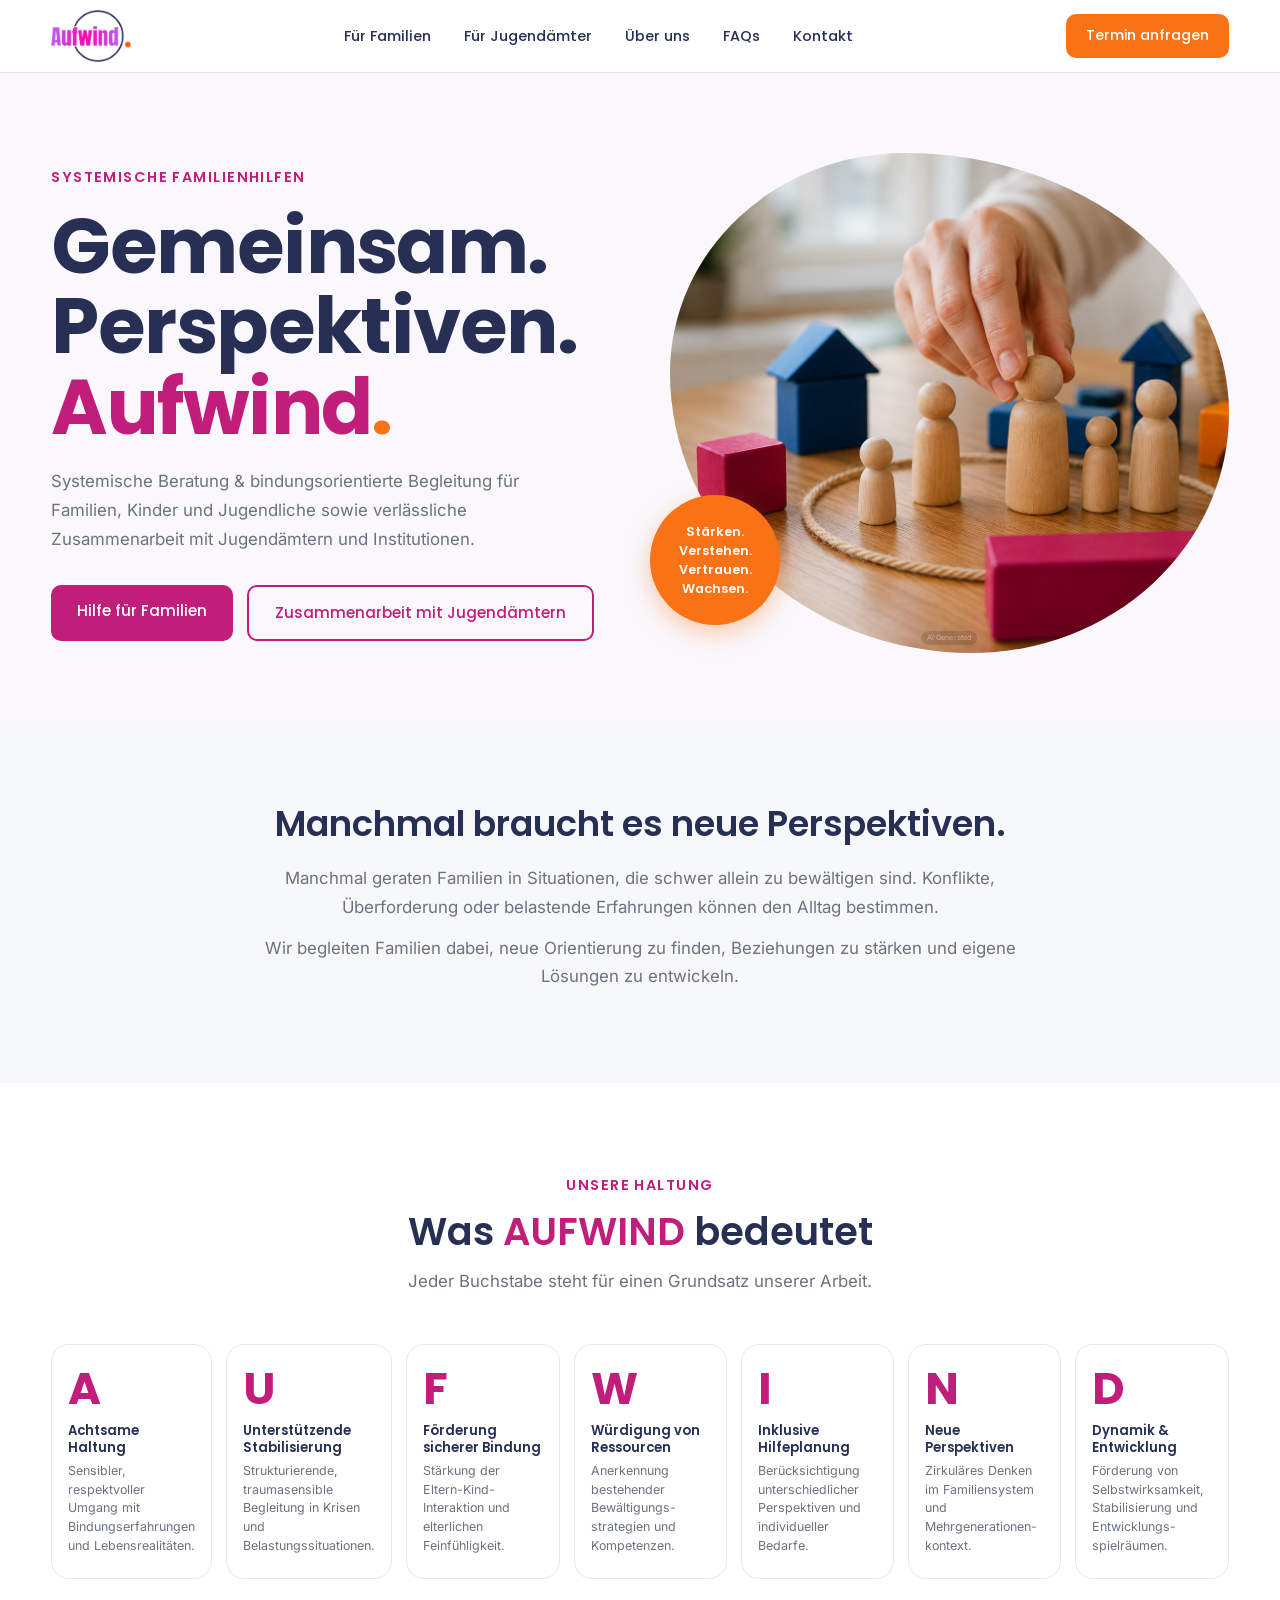
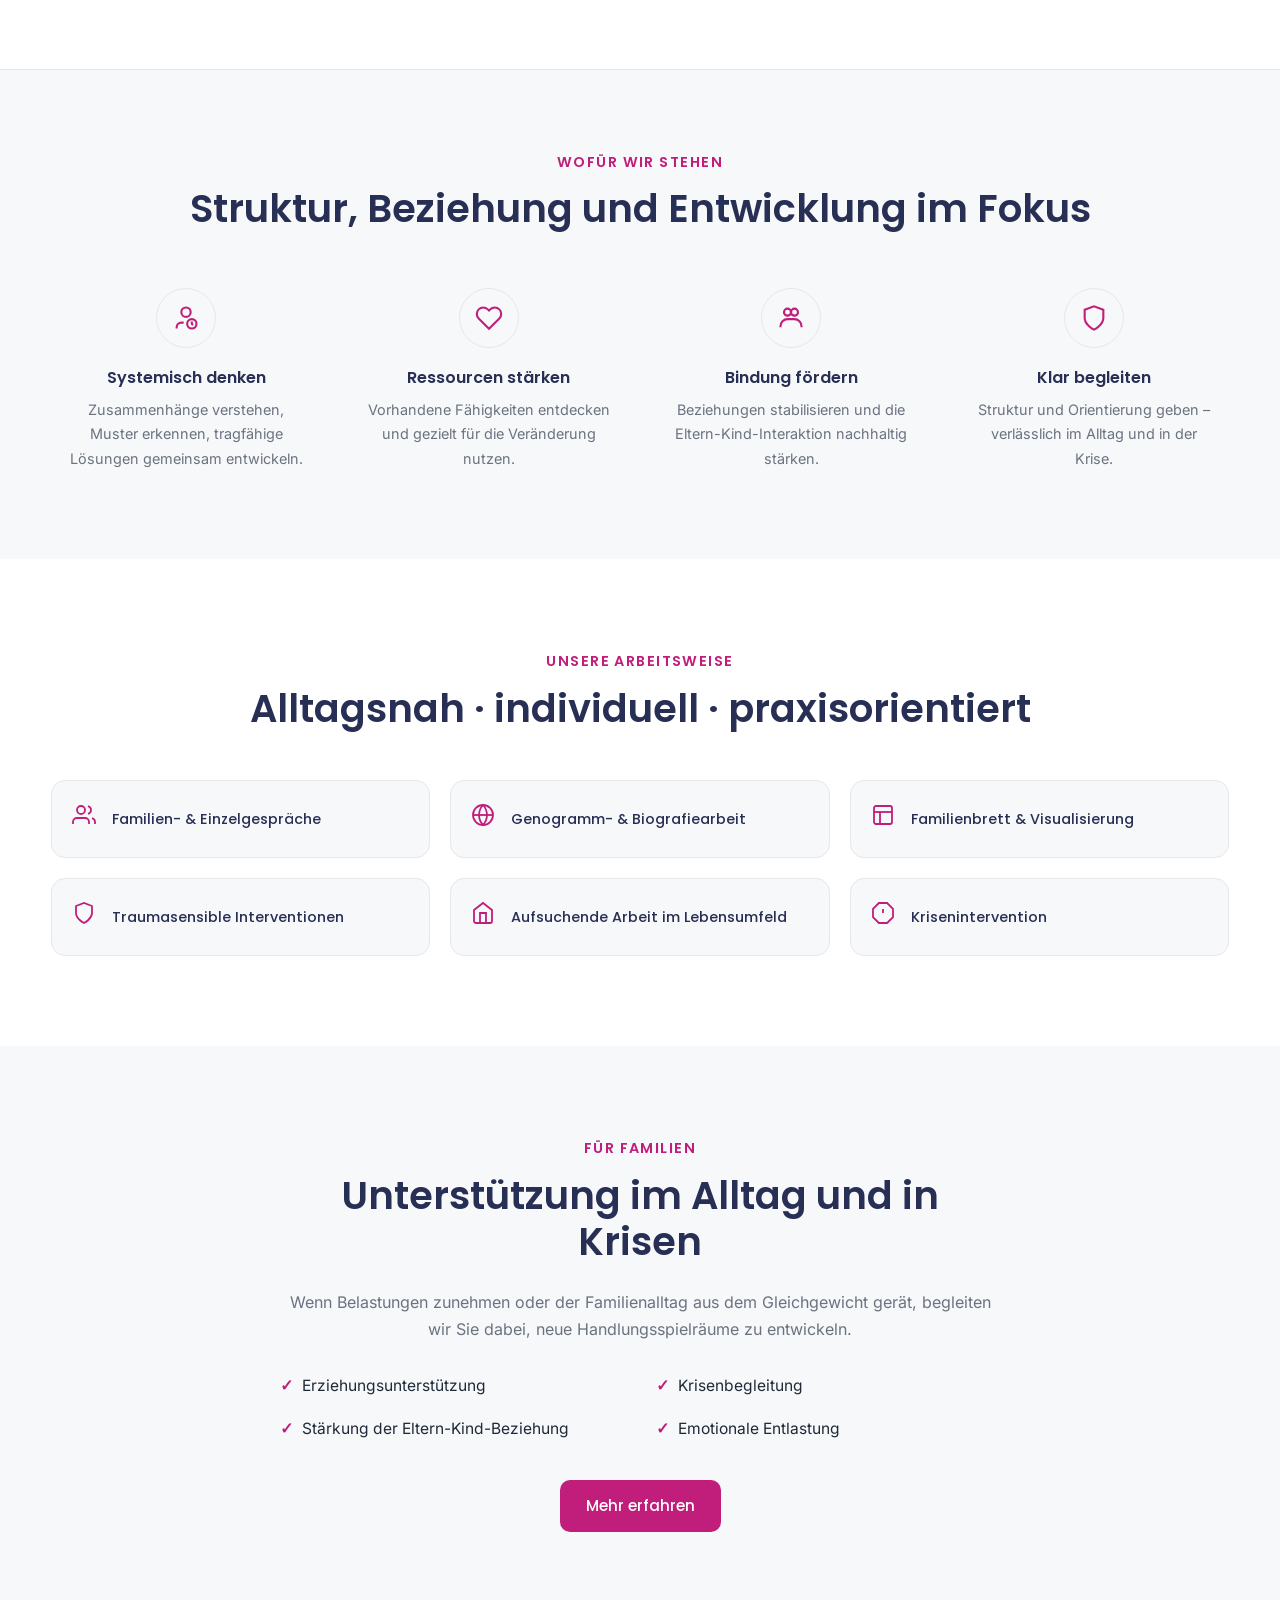
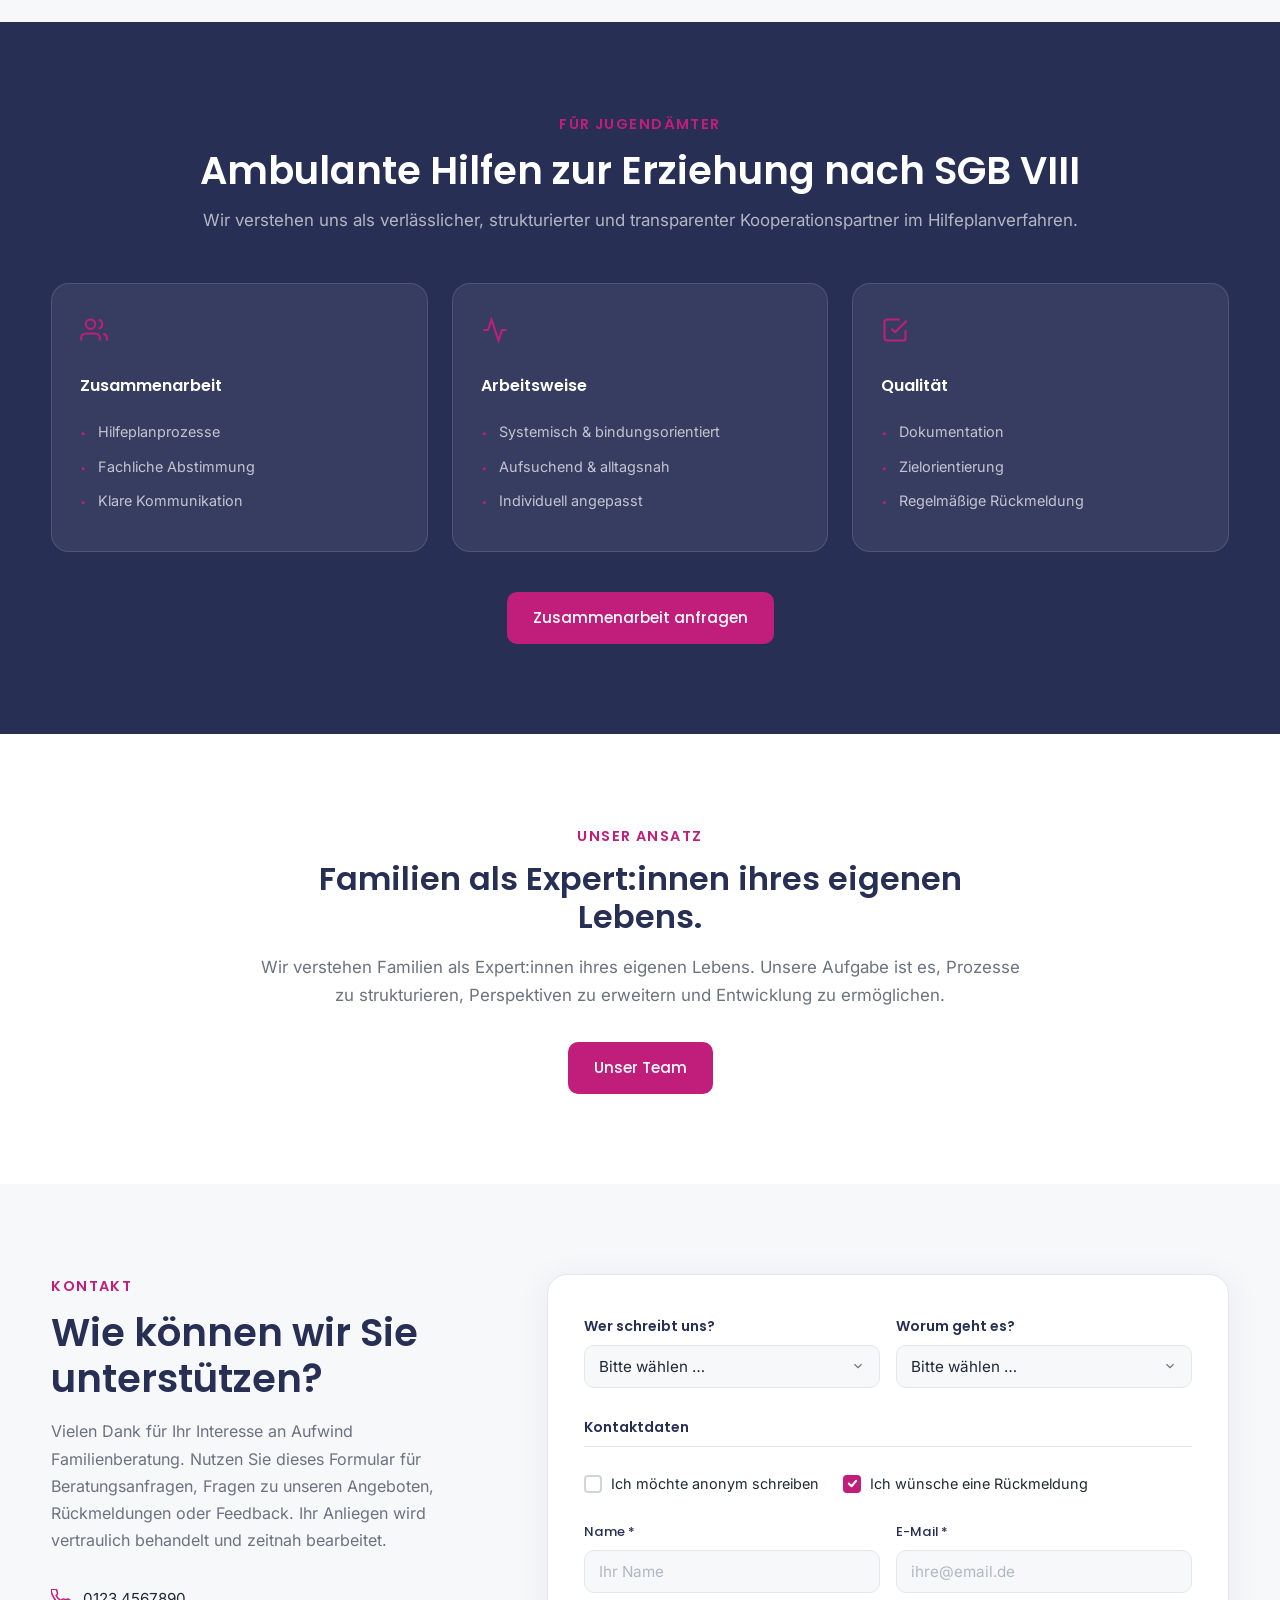
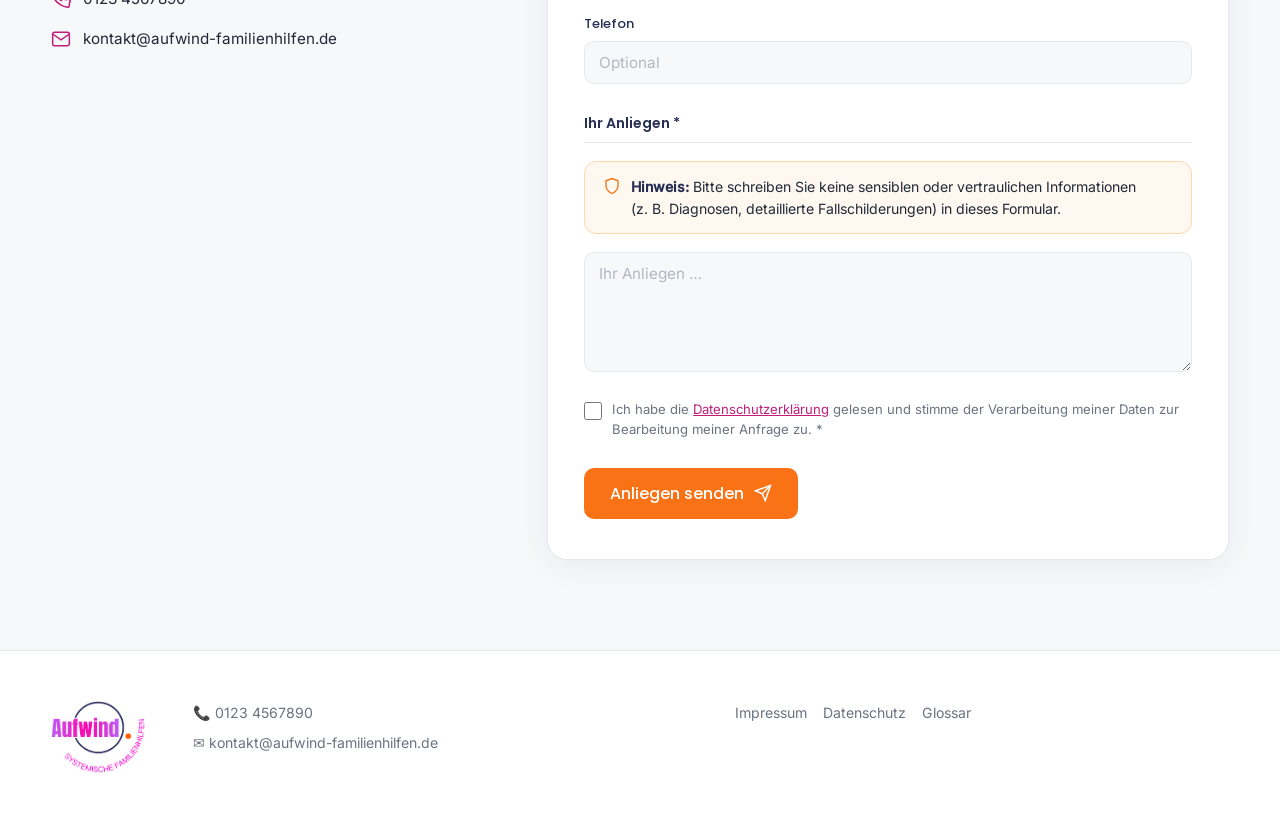
==== index.html @ 50522a2f "Add files via upload" ====
<!DOCTYPE html>
<html lang="de">
<head>
<meta charset="UTF-8">
  <meta http-equiv="X-Frame-Options" content="DENY">
  <meta http-equiv="Content-Security-Policy" content="default-src 'self'; style-src 'self' 'unsafe-inline'; font-src 'self'; img-src 'self' data:; script-src 'self' 'unsafe-inline' https://api.web3forms.com; connect-src 'self' https://api.web3forms.com; frame-ancestors 'none'; base-uri 'self';">
  <meta name="referrer" content="strict-origin-when-cross-origin">
  <meta http-equiv="Permissions-Policy" content="camera=(), microphone=(), geolocation=()">
  <meta name="viewport" content="width=device-width, initial-scale=1.0">
<title>Aufwind – Systemische Familienhilfen</title>
<link rel="icon" type="image/png" sizes="32x32" href="logo_kurz.png">
<link rel="icon" type="image/png" sizes="16x16" href="logo_kurz.png">
<link rel="apple-touch-icon" href="logo_kurz.png">
<link rel="stylesheet" href="style.css">
</head>
<body>
  <a class="skip-link" href="#main-content">Zum Hauptinhalt springen</a>

<!-- HEADER / NAV -->
<header class="header">
  <div class="container nav-inner">
    <div class="logo">
      <a href="index.html">
        <img src="logo_kurz.png" alt="Aufwind – Systemische Familienhilfen" class="logo-img">
      </a>
    </div>
    <nav class="main-nav" id="main-nav">
      <a href="familien.html">Für Familien</a>
      <a href="jugendaemter.html">Für Jugendämter</a>
      <a href="ueber-uns.html">Über uns</a>
      <a href="faqs.html">FAQs</a>
      <a href="kontakt.html">Kontakt</a>
    </nav>
    <a href="kontakt.html" class="btn btn-orange nav-cta">Termin anfragen</a>
    <button class="burger" aria-label="Menü öffnen" aria-expanded="false" aria-controls="main-nav">
      <span></span><span></span><span></span>
    </button>
  </div>
</header>

<main id="main-content">

<!-- HERO -->
<section class="hero">
  <div class="container hero-layout">
    <div class="hero-text">
      <p class="eyebrow">SYSTEMISCHE FAMILIENHILFEN</p>
      <h1>
        Gemeinsam.<br>
        Perspektiven.<br>
        <span class="h1-magenta">Aufwind</span><span class="h1-orange-dot">.</span>
      </h1>
      <p class="hero-sub">
        Systemische Beratung &amp; bindungsorientierte Begleitung für Familien, Kinder und Jugendliche sowie verlässliche Zusammenarbeit mit Jugendämtern und Institutionen.
      </p>
      <div class="hero-buttons">
        <a href="familien.html" class="btn btn-magenta">Hilfe für Familien</a>
        <a href="jugendaemter.html" class="btn btn-outline-magenta">Zusammenarbeit mit Jugendämtern</a>
      </div>
    </div>
    <div class="hero-image-wrap">
      <img src="aufwind.png" alt="Familie bei Aufwind – Systemische Familienhilfen" class="hero-img">
      <span class="ki-label" aria-label="AI Generated Image">AI Generated</span>
      <div class="hero-badge">
        <span>Stärken.<br>Verstehen.<br>Vertrauen.<br>Wachsen.</span>
      </div>
    </div>
  </div>
</section>

<!-- SECTION 1: KURZE EINFÜHRUNG -->
<section class="section-intro">
  <div class="container narrow-center">
    <h2>Manchmal braucht es neue Perspektiven.</h2>
    <p>Manchmal geraten Familien in Situationen, die schwer allein zu bewältigen sind. Konflikte, Überforderung oder belastende Erfahrungen können den Alltag bestimmen.</p>
    <p>Wir begleiten Familien dabei, neue Orientierung zu finden, Beziehungen zu stärken und eigene Lösungen zu entwickeln.</p>
  </div>
</section>

<!-- SECTION 2: AUFWIND HALTUNG -->
<section class="section-aufwind">
  <div class="container">
    <p class="section-eyebrow center-text">UNSERE HALTUNG</p>
    <h2 class="center-text">Was <span class="text-magenta">AUFWIND</span> bedeutet</h2>
    <p class="section-sub center-text">Jeder Buchstabe steht für einen Grundsatz unserer Arbeit.</p>
    <div class="aufwind-grid">
      <div class="aufwind-card" tabindex="0" role="button">
        <span class="aufwind-letter">A</span>
        <h4>Achtsame Haltung</h4>
        <p>Sensibler, respektvoller Umgang mit Bindungserfahrungen und Lebensrealitäten.</p>
      </div>
      <div class="aufwind-card" tabindex="0" role="button">
        <span class="aufwind-letter">U</span>
        <h4>Unterstützende Stabilisierung</h4>
        <p>Strukturierende, traumasensible Begleitung in Krisen und Belastungssituationen.</p>
      </div>
      <div class="aufwind-card" tabindex="0" role="button">
        <span class="aufwind-letter">F</span>
        <h4>Förderung sicherer Bindung</h4>
        <p>Stärkung der Eltern-Kind-Interaktion und elterlichen Feinfühligkeit.</p>
      </div>
      <div class="aufwind-card" tabindex="0" role="button">
        <span class="aufwind-letter">W</span>
        <h4>Würdigung von Ressourcen</h4>
        <p>Anerkennung bestehender Bewältigungs&shy;strategien und Kompetenzen.</p>
      </div>
      <div class="aufwind-card" tabindex="0" role="button">
        <span class="aufwind-letter">I</span>
        <h4>Inklusive Hilfeplanung</h4>
        <p>Berücksichtigung unterschiedlicher Perspektiven und individueller Bedarfe.</p>
      </div>
      <div class="aufwind-card" tabindex="0" role="button">
        <span class="aufwind-letter">N</span>
        <h4>Neue Perspektiven</h4>
        <p>Zirkuläres Denken im Familiensystem und Mehrgenerationen&shy;kontext.</p>
      </div>
      <div class="aufwind-card" tabindex="0" role="button">
        <span class="aufwind-letter">D</span>
        <h4>Dynamik &amp; Entwicklung</h4>
        <p>Förderung von Selbstwirksamkeit, Stabilisierung und Entwicklungs&shy;spielräumen.</p>
      </div>
    </div>
  </div>
</section>

<!-- SECTION 3: WOFÜR WIR STEHEN – 4 ICON-KACHELN -->
<section class="section-icons" id="angebote">
  <div class="container">
    <p class="section-eyebrow center-text">WOFÜR WIR STEHEN</p>
    <h2 class="center-text icons-heading">Struktur, Beziehung und Entwicklung im Fokus</h2>
    <div class="icon-grid">
      <div class="icon-card">
        <div class="icon-circle">
          <svg aria-hidden="true" width="28" height="28" fill="none" stroke="currentColor" stroke-width="1.8" viewBox="0 0 24 24"><circle cx="12" cy="7" r="4"/><path d="M4 21v-1a4 4 0 014-4h2"/><circle cx="17" cy="17" r="4"/><path d="M17 15v2l1 1"/></svg>
        </div>
        <h3>Systemisch denken</h3>
        <p>Zusammenhänge verstehen, Muster erkennen, tragfähige Lösungen gemeinsam entwickeln.</p>
      </div>
      <div class="icon-card">
        <div class="icon-circle">
          <svg aria-hidden="true" width="28" height="28" fill="none" stroke="currentColor" stroke-width="1.8" viewBox="0 0 24 24"><path d="M20.84 4.61a5.5 5.5 0 00-7.78 0L12 5.67l-1.06-1.06a5.5 5.5 0 00-7.78 7.78l1.06 1.06L12 21.23l7.78-7.78 1.06-1.06a5.5 5.5 0 000-7.78z"/></svg>
        </div>
        <h3>Ressourcen stärken</h3>
        <p>Vorhandene Fähigkeiten entdecken und gezielt für die Veränderung nutzen.</p>
      </div>
      <div class="icon-card">
        <div class="icon-circle">
          <svg aria-hidden="true" width="28" height="28" fill="none" stroke="currentColor" stroke-width="1.8" viewBox="0 0 24 24"><circle cx="9" cy="7" r="3"/><circle cx="15" cy="7" r="3"/><path d="M3 20v-1a6 6 0 016-6h6a6 6 0 016 6v1"/></svg>
        </div>
        <h3>Bindung fördern</h3>
        <p>Beziehungen stabilisieren und die Eltern-Kind-Interaktion nachhaltig stärken.</p>
      </div>
      <div class="icon-card">
        <div class="icon-circle">
          <svg aria-hidden="true" width="28" height="28" fill="none" stroke="currentColor" stroke-width="1.8" viewBox="0 0 24 24"><path d="M12 22s8-4 8-10V5l-8-3-8 3v7c0 6 8 10 8 10z"/></svg>
        </div>
        <h3>Klar begleiten</h3>
        <p>Struktur und Orientierung geben – verlässlich im Alltag und in der Krise.</p>
      </div>
    </div>
  </div>
</section>

<!-- SECTION 4: UNSERE ARBEITSWEISE -->
<section class="section-arbeitsweise" id="arbeitsweise">
  <div class="container">
    <p class="section-eyebrow center-text">UNSERE ARBEITSWEISE</p>
    <h2 class="center-text">Alltagsnah · individuell · praxisorientiert</h2>
    <div class="methoden-grid">
      <div class="methode-card">
        <div class="methode-icon">
          <svg aria-hidden="true" width="24" height="24" fill="none" stroke="currentColor" stroke-width="1.8" viewBox="0 0 24 24"><path d="M17 21v-2a4 4 0 00-4-4H5a4 4 0 00-4 4v2"/><circle cx="9" cy="7" r="4"/><path d="M23 21v-2a4 4 0 00-3-3.87"/><path d="M16 3.13a4 4 0 010 7.75"/></svg>
        </div>
        <span>Familien- &amp; Einzelgespräche</span>
      </div>
      <div class="methode-card">
        <div class="methode-icon">
          <svg aria-hidden="true" width="24" height="24" fill="none" stroke="currentColor" stroke-width="1.8" viewBox="0 0 24 24"><circle cx="12" cy="12" r="10"/><line x1="2" y1="12" x2="22" y2="12"/><path d="M12 2a15.3 15.3 0 014 10 15.3 15.3 0 01-4 10 15.3 15.3 0 01-4-10 15.3 15.3 0 014-10z"/></svg>
        </div>
        <span>Genogramm- &amp; Biografiearbeit</span>
      </div>
      <div class="methode-card">
        <div class="methode-icon">
          <svg aria-hidden="true" width="24" height="24" fill="none" stroke="currentColor" stroke-width="1.8" viewBox="0 0 24 24"><rect x="3" y="3" width="18" height="18" rx="2"/><line x1="3" y1="9" x2="21" y2="9"/><line x1="9" y1="21" x2="9" y2="9"/></svg>
        </div>
        <span>Familienbrett &amp; Visualisierung</span>
      </div>
      <div class="methode-card">
        <div class="methode-icon">
          <svg aria-hidden="true" width="24" height="24" fill="none" stroke="currentColor" stroke-width="1.8" viewBox="0 0 24 24"><path d="M12 22s8-4 8-10V5l-8-3-8 3v7c0 6 8 10 8 10z"/></svg>
        </div>
        <span>Traumasensible Interventionen</span>
      </div>
      <div class="methode-card">
        <div class="methode-icon">
          <svg aria-hidden="true" width="24" height="24" fill="none" stroke="currentColor" stroke-width="1.8" viewBox="0 0 24 24"><path d="M3 9l9-7 9 7v11a2 2 0 01-2 2H5a2 2 0 01-2-2z"/><polyline points="9 22 9 12 15 12 15 22"/></svg>
        </div>
        <span>Aufsuchende Arbeit im Lebensumfeld</span>
      </div>
      <div class="methode-card">
        <div class="methode-icon">
          <svg aria-hidden="true" width="24" height="24" fill="none" stroke="currentColor" stroke-width="1.8" viewBox="0 0 24 24"><polygon points="7.86 2 16.14 2 22 7.86 22 16.14 16.14 22 7.86 22 2 16.14 2 7.86 7.86 2"/><line x1="12" y1="8" x2="12" y2="12"/><line x1="12" y1="16" x2="12.01" y2="16"/></svg>
        </div>
        <span>Krisenintervention</span>
      </div>
    </div>
  </div>
</section>

<!-- SECTION 5: FÜR FAMILIEN -->
<section class="section-familien" id="familien-detail">
  <div class="container familien-full">
    <div class="familien-text">
      <p class="section-eyebrow">FÜR FAMILIEN</p>
      <h2>Unterstützung im Alltag und in Krisen</h2>
      <p style="text-align:center;">Wenn Belastungen zunehmen oder der Familienalltag aus dem Gleichgewicht gerät, begleiten wir Sie dabei, neue Handlungsspielräume zu entwickeln.</p>
      <ul class="check-list">
        <li>Erziehungsunterstützung</li>
        <li>Krisenbegleitung</li>
        <li>Stärkung der Eltern-Kind-Beziehung</li>
        <li>Emotionale Entlastung</li>
      </ul>
      <a href="familien.html" class="btn btn-magenta" style="display:block;width:fit-content;margin:1.5rem auto 0;">Mehr erfahren</a>
    </div>
  </div>
</section>

<!-- SECTION 6: FÜR JUGENDÄMTER -->
<section class="section-jugendaemter" id="jugendaemter-detail">
  <div class="container">
    <p class="section-eyebrow center-text">FÜR JUGENDÄMTER</p>
    <h2 class="center-text light-heading">Ambulante Hilfen zur Erziehung nach SGB VIII</h2>
    <p class="center-text section-sub light-sub">Wir verstehen uns als verlässlicher, strukturierter und transparenter Kooperationspartner im Hilfeplanverfahren.</p>
    <div class="ja-cards">
      <div class="ja-card">
        <div class="ja-card-icon">
          <svg aria-hidden="true" width="28" height="28" fill="none" stroke="currentColor" stroke-width="1.8" viewBox="0 0 24 24"><path d="M17 21v-2a4 4 0 00-4-4H5a4 4 0 00-4 4v2"/><circle cx="9" cy="7" r="4"/><path d="M23 21v-2a4 4 0 00-3-3.87"/><path d="M16 3.13a4 4 0 010 7.75"/></svg>
        </div>
        <h3>Zusammenarbeit</h3>
        <ul>
          <li>Hilfeplanprozesse</li>
          <li>Fachliche Abstimmung</li>
          <li>Klare Kommunikation</li>
        </ul>
      </div>
      <div class="ja-card">
        <div class="ja-card-icon">
          <svg aria-hidden="true" width="28" height="28" fill="none" stroke="currentColor" stroke-width="1.8" viewBox="0 0 24 24"><polyline points="22 12 18 12 15 21 9 3 6 12 2 12"/></svg>
        </div>
        <h3>Arbeitsweise</h3>
        <ul>
          <li>Systemisch &amp; bindungsorientiert</li>
          <li>Aufsuchend &amp; alltagsnah</li>
          <li>Individuell angepasst</li>
        </ul>
      </div>
      <div class="ja-card">
        <div class="ja-card-icon">
          <svg aria-hidden="true" width="28" height="28" fill="none" stroke="currentColor" stroke-width="1.8" viewBox="0 0 24 24"><polyline points="9 11 12 14 22 4"/><path d="M21 12v7a2 2 0 01-2 2H5a2 2 0 01-2-2V5a2 2 0 012-2h11"/></svg>
        </div>
        <h3>Qualität</h3>
        <ul>
          <li>Dokumentation</li>
          <li>Zielorientierung</li>
          <li>Regelmäßige Rückmeldung</li>
        </ul>
      </div>
    </div>
    <div class="center-btn">
      <a href="kontakt.html" class="btn btn-magenta">Zusammenarbeit anfragen</a>
    </div>
  </div>
</section>

<!-- SECTION 7: UNSER ANSATZ -->
<section class="section-ansatz">
  <div class="container narrow-center">
    <p class="section-eyebrow center-text">UNSER ANSATZ</p>
    <h2>Familien als Expert:innen ihres eigenen Lebens.</h2>
    <p>Wir verstehen Familien als Expert:innen ihres eigenen Lebens. Unsere Aufgabe ist es, Prozesse zu strukturieren, Perspektiven zu erweitern und Entwicklung zu ermöglichen.</p>
    <div style="margin-top:2rem;text-align:center;"><a href="ueber-uns.html" class="btn btn-magenta">Unser Team</a></div>
  </div>
</section>

<!-- KONTAKT / FORMULAR -->
<section class="section-kontakt" id="kontakt">
  <div class="container kontakt-layout">

    <div class="kontakt-intro">
      <p class="section-eyebrow">KONTAKT</p>
      <h2>Wie können wir Sie unterstützen?</h2>
      <p>Vielen Dank für Ihr Interesse an Aufwind Familienberatung. Nutzen Sie dieses Formular für Beratungsanfragen, Fragen zu unseren Angeboten, Rückmeldungen oder Feedback. Ihr Anliegen wird vertraulich behandelt und zeitnah bearbeitet.</p>
      <div class="kontakt-info">
        <div class="kontakt-info-item">
          <svg aria-hidden="true" width="20" height="20" fill="none" stroke="currentColor" stroke-width="1.8" viewBox="0 0 24 24"><path d="M22 16.92v3a2 2 0 01-2.18 2 19.79 19.79 0 01-8.63-3.07A19.5 19.5 0 013.07 9.81a19.79 19.79 0 01-3.07-8.67A2 2 0 012 .18h3a2 2 0 012 1.72c.127.96.361 1.903.7 2.81a2 2 0 01-.45 2.11L6.09 7.91a16 16 0 006 6l1.27-1.27a2 2 0 012.11-.45c.907.339 1.85.573 2.81.7A2 2 0 0122 16.92z"/></svg>
          <span>0123 4567890</span>
        </div>
        <div class="kontakt-info-item">
          <svg aria-hidden="true" width="20" height="20" fill="none" stroke="currentColor" stroke-width="1.8" viewBox="0 0 24 24"><path d="M4 4h16c1.1 0 2 .9 2 2v12c0 1.1-.9 2-2 2H4c-1.1 0-2-.9-2-2V6c0-1.1.9-2 2-2z"/><polyline points="22,6 12,13 2,6"/></svg>
          <span>kontakt@aufwind-familienhilfen.de</span>
        </div>
      </div>
    </div>

    <div class="kontakt-form-wrap">
      <form class="kontakt-form" id="kontaktFormular" novalidate>
        <input type="hidden" name="access_key" value="ac3349f7-f75f-4713-ac18-339ce33ec52a">
        <input type="hidden" name="subject" value="Neue Anfrage über aufwind-familienhilfen.de">
        <input type="checkbox" name="botcheck" style="display:none;" tabindex="-1" autocomplete="off">

        <div class="form-row form-row-2">
          <div class="form-group">
            <label for="wer_schreibt" class="form-section-label">Wer schreibt uns?</label>
            <select id="wer_schreibt" name="Wer schreibt" required>
              <option value="" disabled selected>Bitte wählen …</option>
              <option value="Privatperson / Familie">Privatperson / Familie</option>
              <option value="Jugendamt">Jugendamt</option>
              <option value="Netzwerkpartner:in">Netzwerkpartner:in</option>
              <option value="Sonstiges">Sonstiges</option>
            </select>
          </div>
          <div class="form-group">
            <label for="worum" class="form-section-label">Worum geht es?</label>
            <select id="worum" name="Worum geht es">
              <option value="" disabled selected>Bitte wählen …</option>
              <option value="Anfrage systemische Beratung">Anfrage systemische Beratung</option>
              <option value="Frage zum Angebot">Frage zum Angebot</option>
              <option value="Fallübernahme HzE">Fallübernahme HzE</option>
              <option value="Beschwerde">Beschwerde</option>
              <option value="Feedback">Feedback</option>
              <option value="Lob">Lob</option>
              <option value="Sonstiges Anliegen">Sonstiges Anliegen</option>
            </select>
          </div>
        </div>

        <p class="form-section-label">Kontaktdaten</p>

        <div class="form-flags-row">
          <label class="form-option-label">
            <input type="checkbox" id="anonCheck">
            <span class="form-option-indicator form-cb-indicator"></span>
            <span>Ich möchte anonym schreiben</span>
          </label>
          <label class="form-option-label">
            <input type="checkbox" id="rueckmeldungCheck" name="Rückmeldung gewünscht" value="Ja" checked>
            <span class="form-option-indicator form-cb-indicator"></span>
            <span>Ich wünsche eine Rückmeldung</span>
          </label>
        </div>

        <div id="kontaktFelder">
          <div class="form-row form-row-2">
            <div class="form-group">
              <label for="name">Name *</label>
              <input type="text" id="name" name="name" placeholder="Ihr Name" required>
            </div>
            <div class="form-group">
              <label for="email">E-Mail *</label>
              <input type="email" id="email" name="email" placeholder="ihre@email.de" required>
            </div>
          </div>
          <div class="form-row form-row-2">
            <div class="form-group">
              <label for="telefon">Telefon</label>
              <input type="tel" id="telefon" name="telefon" placeholder="Optional">
            </div>
          </div>
        </div>

        <div class="form-group">
          <label for="nachricht" class="form-section-label" style="padding-bottom: 6px; border-bottom: 1px solid var(--gray-light);">Ihr Anliegen *</label>
          <div class="privacy-hint" style="margin-top: 0.75rem; margin-bottom: 0.75rem;">
            <svg aria-hidden="true" width="18" height="18" fill="none" stroke="currentColor" stroke-width="1.8" viewBox="0 0 24 24"><path d="M12 22s8-4 8-10V5l-8-3-8 3v7c0 6 8 10 8 10z"/></svg>
            <span><strong>Hinweis:</strong> Bitte schreiben Sie keine sensiblen oder vertraulichen Informationen (z.&nbsp;B. Diagnosen, detaillierte Fallschilderungen) in dieses Formular.</span>
          </div>
          <textarea id="nachricht" name="nachricht" rows="5" placeholder="Ihr Anliegen …" required></textarea>
        </div>

        <div class="form-check">
          <input type="checkbox" id="datenschutz" name="datenschutz" required>
          <label for="datenschutz">Ich habe die <a href="datenschutz.html" class="form-link" target="_blank">Datenschutzerklärung</a> gelesen und stimme der Verarbeitung meiner Daten zur Bearbeitung meiner Anfrage zu. *</label>
        </div>

        <button type="submit" class="btn btn-orange form-submit" id="submitBtn">
          <span id="submitLabel">Anliegen senden</span>
          <svg aria-hidden="true" id="submitIcon" width="18" height="18" fill="none" stroke="currentColor" stroke-width="2" viewBox="0 0 24 24"><line x1="22" y1="2" x2="11" y2="13"/><polygon points="22 2 15 22 11 13 2 9 22 2"/></svg>
          <svg aria-hidden="true" id="submitSpinner" width="18" height="18" viewBox="0 0 24 24" fill="none" stroke="currentColor" stroke-width="2" style="display:none;animation:spin 1s linear infinite;"><path d="M12 2v4M12 18v4M4.93 4.93l2.83 2.83M16.24 16.24l2.83 2.83M2 12h4M18 12h4M4.93 19.07l2.83-2.83M16.24 7.76l2.83-2.83"/></svg>
        </button>

        <div class="form-success" id="formSuccess" style="display:none;" role="alert">
          <svg aria-hidden="true" width="22" height="22" fill="none" stroke="currentColor" stroke-width="2" viewBox="0 0 24 24"><polyline points="20 6 9 17 4 12"/></svg>
          <div><strong>Nachricht gesendet!</strong><br>Vielen Dank – wir melden uns innerhalb von 1–2 Werktagen bei Ihnen.</div>
        </div>
        <div class="form-error" id="formError" style="display:none;" role="alert">
          <svg aria-hidden="true" width="22" height="22" fill="none" stroke="currentColor" stroke-width="2" viewBox="0 0 24 24"><circle cx="12" cy="12" r="10"/><line x1="12" y1="8" x2="12" y2="12"/><line x1="12" y1="16" x2="12.01" y2="16"/></svg>
          <div><strong>Fehler beim Senden.</strong><br>Bitte prüfen Sie, ob Sie alle mit * markierten Pflichtfelder ausgefüllt haben und versuchen Sie es erneut oder schreiben Sie uns direkt per E-Mail.</div>
        </div>
      </form>
    </div>

  </div>
</section>

<footer class="footer">
  <div class="container footer-inner">
    <div class="footer-brand">
      <div class="footer-logo">
        <img src="logo_aufwind.png" alt="Aufwind – Systemische Familienhilfen" class="footer-logo-img">
      </div>
    </div>    <div class="footer-contact">
      <p>📞 0123 4567890</p>
      <p>✉ kontakt@aufwind-familienhilfen.de</p>
    </div>
    <div class="footer-links">
      <a href="impressum.html">Impressum</a>
      <a href="datenschutz.html">Datenschutz</a>
      <a href="glossar.html">Glossar</a>
    </div>
  </div>
</footer>

<style>
  @keyframes spin { to { transform: rotate(360deg); } }
</style>

<script>
  // Mobile Burger Menu
  const burger = document.querySelector('.burger');
  const nav = document.querySelector('.main-nav');
  burger.addEventListener('click', () => {
    const isOpen = nav.classList.toggle('nav-open');
    burger.classList.toggle('burger-open');
    burger.setAttribute('aria-expanded', isOpen);
  });

  // --- Anonym ↔ Rückmeldung: gegenseitig ausschließend ---
  const anonCheck = document.getElementById('anonCheck');
  const rueckmeldungCheck = document.getElementById('rueckmeldungCheck');
  const kontaktFelder = document.getElementById('kontaktFelder');
  const nameInput = document.getElementById('name');
  const emailInput = document.getElementById('email');

  function setAnon(on) {
    if (on) {
      kontaktFelder.style.display = 'none';
      nameInput.removeAttribute('required');
      emailInput.removeAttribute('required');
      rueckmeldungCheck.checked = false;
    } else {
      kontaktFelder.style.display = 'flex';
      nameInput.setAttribute('required', '');
      emailInput.setAttribute('required', '');
    }
  }
  anonCheck.addEventListener('change', function () { setAnon(this.checked); });
  rueckmeldungCheck.addEventListener('change', function () {
    if (this.checked) { anonCheck.checked = false; setAnon(false); }
  });

  // --- AJAX Formular ---
  const form = document.getElementById('kontaktFormular');
  const submitBtn = document.getElementById('submitBtn');
  const submitLabel = document.getElementById('submitLabel');
  const submitIcon = document.getElementById('submitIcon');
  const submitSpinner = document.getElementById('submitSpinner');
  const formSuccess = document.getElementById('formSuccess');
  const formError = document.getElementById('formError');

  form.addEventListener('submit', async function (e) {
    e.preventDefault();
    formSuccess.style.display = 'none';
    formError.style.display = 'none';
    if (!form.checkValidity()) {
      formError.style.display = 'flex';
      formError.scrollIntoView({ behavior: 'smooth', block: 'nearest' });
      return;
    }
    submitBtn.disabled = true;
    submitLabel.textContent = 'Wird gesendet …';
    submitIcon.style.display = 'none';
    submitSpinner.style.display = 'inline';
    try {
      const response = await fetch('https://api.web3forms.com/submit', {
        method: 'POST', body: new FormData(form)
      });
      const data = await response.json();
      if (data.success) {
        formSuccess.style.display = 'flex';
        form.reset();
        setAnon(false);
        formSuccess.scrollIntoView({ behavior: 'smooth', block: 'nearest' });
      } else { throw new Error(); }
    } catch {
      formError.style.display = 'flex';
    } finally {
      submitBtn.disabled = false;
      submitLabel.textContent = 'Anliegen senden';
      submitIcon.style.display = 'inline';
      submitSpinner.style.display = 'none';
    }
  });
</script>


<!-- SCROLL TO TOP -->
<button class="scroll-top" id="scrollTop" aria-label="Nach oben" title="Nach oben">
  <svg aria-hidden="true" width="20" height="20" fill="none" stroke="currentColor" stroke-width="2.2" viewBox="0 0 24 24"><polyline points="18 15 12 9 6 15"/></svg>
</button>

<script>
  const scrollBtn = document.getElementById('scrollTop');
  window.addEventListener('scroll', () => {
    scrollBtn.classList.toggle('scroll-top-visible', window.scrollY > 300);
  });
  scrollBtn.addEventListener('click', () => {
    window.scrollTo({ top: 0, behavior: 'smooth' });
  });
</script>

</body>
</html>
---- style.css ----
/* ===== LOCAL FONTS ===== */
@font-face {
  font-family: 'Inter';
  font-style: normal;
  font-weight: 300;
  font-display: swap;
  src: url('fonts/inter.woff2') format('woff2');
}
@font-face {
  font-family: 'Inter';
  font-style: normal;
  font-weight: 400;
  font-display: swap;
  src: url('fonts/inter.woff2') format('woff2');
}
@font-face {
  font-family: 'Inter';
  font-style: normal;
  font-weight: 500;
  font-display: swap;
  src: url('fonts/inter.woff2') format('woff2');
}
@font-face {
  font-family: 'Poppins';
  font-style: normal;
  font-weight: 300;
  font-display: swap;
  src: url('fonts/poppins-300.woff2') format('woff2');
}
@font-face {
  font-family: 'Poppins';
  font-style: normal;
  font-weight: 400;
  font-display: swap;
  src: url('fonts/poppins-400.woff2') format('woff2');
}
@font-face {
  font-family: 'Poppins';
  font-style: italic;
  font-weight: 400;
  font-display: swap;
  src: url('fonts/poppins-400italic.woff2') format('woff2');
}
@font-face {
  font-family: 'Poppins';
  font-style: normal;
  font-weight: 500;
  font-display: swap;
  src: url('fonts/poppins-500.woff2') format('woff2');
}
@font-face {
  font-family: 'Poppins';
  font-style: normal;
  font-weight: 600;
  font-display: swap;
  src: url('fonts/poppins-600.woff2') format('woff2');
}
@font-face {
  font-family: 'Poppins';
  font-style: normal;
  font-weight: 700;
  font-display: swap;
  src: url('fonts/poppins-700.woff2') format('woff2');
}

/* ===== ROOT VARIABLES ===== */
:root {
  --navy:    #282F55;
  --navy-dark: #1f2344;
  --magenta: #C01E7A;
  --magenta-light: #f0d6ea;
  --orange:  #F97316;
  --violet:  #8B6FCF;
  --bg:      #F7F8FA;
  --bg-light: #fdfcfe;
  --gray:    #6B7280;
  --gray-light: #E5E7EB;
  --white:   #ffffff;
  --text:    #1f2937;
  --text-light: #6B7280;
}

/* ===== RESET ===== */
*, *::before, *::after { box-sizing: border-box; margin: 0; padding: 0; }
html { scroll-behavior: smooth; }
body {
  font-family: 'Inter', 'Poppins', sans-serif;
  color: var(--text);
  line-height: 1.7;
  background: var(--white);
}
img { max-width: 100%; display: block; }
a { text-decoration: none; }
ul { list-style: none; }

/* ===== LAYOUT ===== */
.container {
  width: min(1200px, 92%);
  margin: 0 auto;
}
.narrow-center {
  max-width: 760px;
  margin: 0 auto;
  text-align: center;
}
.center-text { text-align: center; }

/* ===== TYPOGRAPHY ===== */
h1 { font-family: 'Poppins', sans-serif; font-weight: 700; line-height: 1.05; letter-spacing: -0.02em; color: var(--navy); }
h2 { font-family: 'Poppins', sans-serif; font-weight: 600; font-size: clamp(1.6rem, 3vw, 2.4rem); line-height: 1.2; color: var(--navy); }
h3 { font-family: 'Poppins', sans-serif; font-weight: 600; font-size: 1.1rem; color: var(--navy); }
h4 { font-family: 'Poppins', sans-serif; font-weight: 600; font-size: 0.95rem; color: var(--navy); }
p  { font-family: 'Inter', sans-serif; font-weight: 400; font-size: 1rem; color: var(--text-light); }

.section-eyebrow {
  font-family: 'Poppins', sans-serif;
  font-size: 0.9rem;
  font-weight: 600;
  letter-spacing: 0.1em;
  color: var(--magenta);
  text-transform: uppercase;
  margin-bottom: 0.75rem;
}
.section-sub {
  font-size: 1.05rem;
  color: var(--text-light);
  margin-top: 0.75rem;
  margin-bottom: 3rem;
}
.text-magenta { color: var(--magenta); }

/* ===== BUTTONS ===== */
.btn {
  display: inline-block;
  padding: 13px 26px;
  border-radius: 10px;
  font-family: 'Poppins', sans-serif;
  font-weight: 500;
  font-size: 0.95rem;
  cursor: pointer;
  transition: opacity 0.2s, transform 0.15s;
}
.btn:hover { opacity: 0.88; transform: translateY(-1px); }
.btn:active { transform: translateY(0); }
.btn-magenta  { background: var(--magenta); color: #fff; }
.btn-orange   { background: var(--orange);  color: #fff; }
.btn-outline-magenta {
  border: 2px solid var(--magenta);
  color: var(--magenta);
  background: transparent;
}
.btn-outline-navy {
  border: 2px solid var(--navy);
  color: var(--navy);
  background: transparent;
}
.btn-outline-white {
  border: 2px solid #fff;
  color: #fff;
  background: transparent;
}

.link-arrow {
  font-family: 'Poppins', sans-serif;
  font-weight: 500;
  color: var(--magenta);
  font-size: 0.95rem;
  display: inline-flex;
  align-items: center;
  gap: 4px;
  margin-top: 1rem;
  transition: gap 0.2s;
}
.link-arrow:hover { gap: 10px; }
.link-arrow-white {
  font-family: 'Poppins', sans-serif;
  font-weight: 500;
  color: rgba(255,255,255,0.9);
  font-size: 0.95rem;
  display: inline-flex;
  align-items: center;
  gap: 4px;
  margin-top: 1rem;
  transition: gap 0.2s, color 0.2s;
}
.link-arrow-white:hover { gap: 10px; color: #fff; }

/* ===== HEADER ===== */
.header {
  position: sticky;
  top: 0;
  background: #fff;
  border-bottom: 1px solid var(--gray-light);
  z-index: 100;
}
.nav-inner {
  display: flex;
  align-items: center;
  justify-content: space-between;
  height: 72px;
  gap: 24px;
}
.logo {
  display: flex;
  align-items: baseline;
  gap: 2px;
  flex-shrink: 0;
}
.logo-aufwind {
  font-family: 'Poppins', sans-serif;
  font-weight: 700;
  font-size: 1.55rem;
  color: var(--magenta);
}
.logo-dot {
  font-family: 'Poppins', sans-serif;
  font-weight: 700;
  font-size: 1.55rem;
  color: var(--orange);
}
.logo-sub {
  font-family: 'Inter', sans-serif;
  font-size: 0.72rem;
  color: var(--gray);
  margin-left: 6px;
  letter-spacing: 0.02em;
}
.main-nav a {
  font-family: 'Poppins', sans-serif;
  font-size: 0.9rem;
  font-weight: 500;
  color: var(--navy);
  margin: 0 14px;
  transition: color 0.2s;
}
.main-nav a:hover { color: var(--magenta); }
.nav-cta { padding: 10px 20px; font-size: 0.88rem; flex-shrink: 0; }
.burger {
  display: none;
  flex-direction: column;
  gap: 5px;
  background: none;
  border: none;
  cursor: pointer;
  padding: 4px;
}
.burger span {
  display: block;
  width: 24px;
  height: 2px;
  background: var(--navy);
  border-radius: 2px;
  transition: transform 0.3s, opacity 0.3s;
}
.burger-open span:nth-child(1) { transform: translateY(7px) rotate(45deg); }
.burger-open span:nth-child(2) { opacity: 0; }
.burger-open span:nth-child(3) { transform: translateY(-7px) rotate(-45deg); }

/* Mobile nav */
.main-nav.nav-open {
  display: flex;
  flex-direction: column;
  position: absolute;
  top: 72px;
  left: 0;
  right: 0;
  background: #fff;
  border-bottom: 1px solid var(--gray-light);
  padding: 20px 24px;
  gap: 4px;
  box-shadow: 0 8px 24px rgba(0,0,0,0.08);
}
.main-nav.nav-open a { margin: 0; padding: 10px 0; border-bottom: 1px solid var(--gray-light); }
.main-nav.nav-open a:last-child { border-bottom: none; }
.main-nav.nav-open a::after { display: none; }

/* ===== HERO ===== */
.hero {
  padding: 80px 0 70px;
  background: #faf8fc;
  overflow: hidden;
}
.hero-layout {
  display: grid;
  grid-template-columns: 1fr 1fr;
  gap: 60px;
  align-items: center;
}
.eyebrow {
  font-family: 'Poppins', sans-serif;
  font-size: 0.9rem;
  font-weight: 600;
  letter-spacing: 0.1em;
  color: var(--magenta);
  text-transform: uppercase;
  margin-bottom: 1rem;
}
h1 { font-size: clamp(2.8rem, 6vw, 5rem); }
.h1-magenta { color: var(--magenta); }
.h1-orange-dot { color: var(--orange); }
.hero-sub {
  margin-top: 1.25rem;
  font-size: 1.05rem;
  max-width: 480px;
  color: var(--text-light);
}
.hero-buttons {
  display: flex;
  flex-wrap: wrap;
  gap: 14px;
  margin-top: 2rem;
}
.hero-image-wrap {
  position: relative;
}
.hero-img {
  width: 100%;
  height: 100%;
  min-height: 440px;
  object-fit: cover;
  border-radius: 42% 58% 46% 54% / 44% 52% 48% 56%;
  min-height: 500px;
  display: block;
}
.hero-img-placeholder {
  background: linear-gradient(135deg, #e8e0f0 0%, #ddd8ec 100%);
  border-radius: 24px;
  min-height: 440px;
  display: flex;
  flex-direction: column;
  align-items: center;
  justify-content: center;
  color: #9ca3af;
  font-family: 'Inter', sans-serif;
  font-size: 0.9rem;
}
.hero-img-placeholder p { color: #9ca3af; font-size: 1rem; }
.hero-img-placeholder small { color: #bbb; font-size: 0.78rem; margin-top: 4px; }
.hero-badge {
  position: absolute;
  bottom: 28px;
  left: -20px;
  background: var(--orange);
  color: #fff;
  width: 130px;
  height: 130px;
  border-radius: 50%;
  display: flex;
  align-items: center;
  justify-content: center;
  text-align: center;
  font-family: 'Poppins', sans-serif;
  font-weight: 600;
  font-size: 0.8rem;
  line-height: 1.5;
  box-shadow: 0 8px 24px rgba(249,115,22,0.35);
}

/* ===== INTRO SECTION ===== */
.section-intro {
  padding: 80px 0;
  background: var(--bg);
}
.section-intro h2 {
  font-size: clamp(1.6rem, 3vw, 2.2rem);
  color: var(--navy);
  margin-bottom: 1.2rem;
}
.section-intro p {
  font-size: 1.05rem;
  color: var(--text-light);
  margin-bottom: 0.75rem;
}

/* ===== ICON SECTION ===== */
.section-icons {
  padding: 80px 0;
  background: var(--bg);
  border-top: 1px solid var(--gray-light);
}
.icons-heading {
  color: var(--navy);
  margin-bottom: 3rem;
}
.icon-grid {
  display: grid;
  grid-template-columns: repeat(4, 1fr);
  gap: 32px;
}
.icon-card {
  text-align: center;
  padding: 8px 12px;
}
.icon-circle {
  width: 60px;
  height: 60px;
  border-radius: 50%;
  border: 1.5px solid var(--gray-light);
  display: flex;
  align-items: center;
  justify-content: center;
  margin: 0 auto 1rem;
  color: var(--magenta);
  transition: background 0.2s, border-color 0.2s;
}
.icon-card:hover .icon-circle {
  background: var(--magenta-light);
  border-color: var(--magenta);
}
.icon-card h3 {
  font-size: 1rem;
  color: var(--navy);
  margin-bottom: 0.4rem;
}
.icon-card p { font-size: 0.9rem; color: var(--text-light); }

/* ===== AUFWIND SECTION ===== */
.section-aufwind {
  padding: 90px 0;
  background: #fff;
}
.section-aufwind h2 {
  color: var(--navy);
  margin-bottom: 0.5rem;
}
.aufwind-grid {
  display: grid;
  grid-template-columns: repeat(7, 1fr);
  gap: 14px;
  margin-top: 3rem;
}
.aufwind-card {
  background: #fff;
  border-radius: 18px;
  padding: 22px 16px;
  border: 1px solid var(--gray-light);
  transition: transform 0.2s, box-shadow 0.2s, border-color 0.2s;
  cursor: default;
}
.aufwind-card:hover,
.aufwind-card:focus {
  transform: translateY(-4px);
  box-shadow: 0 12px 32px rgba(217,74,155,0.1);
  border-color: var(--magenta-light);
  outline: none;
}
.aufwind-letter {
  display: block;
  font-family: 'Poppins', sans-serif;
  font-size: 2.8rem;
  font-weight: 700;
  color: var(--magenta);
  line-height: 1;
  margin-bottom: 10px;
}
.aufwind-card h4 {
  color: var(--navy);
  margin-bottom: 0.4rem;
  font-size: 0.82rem;
  line-height: 1.3;
}
.aufwind-card p { font-size: 0.78rem; color: var(--text-light); line-height: 1.5; }

/* ===== ARBEITSWEISE ===== */
.section-arbeitsweise {
  padding: 90px 0;
  background: #fff;
}
.section-arbeitsweise h2 { color: var(--navy); margin-bottom: 3rem; }
.methoden-grid {
  display: grid;
  grid-template-columns: repeat(3, 1fr);
  gap: 20px;
  margin-top: 1rem;
}
.methode-card {
  background: var(--bg);
  border-radius: 14px;
  padding: 22px 20px;
  display: flex;
  align-items: center;
  gap: 16px;
  border: 1px solid var(--gray-light);
  transition: box-shadow 0.2s, transform 0.2s;
}
.methode-card:hover {
  box-shadow: 0 6px 20px rgba(40,47,85,0.08);
  transform: translateY(-2px);
}
.methode-icon {
  color: var(--magenta);
  flex-shrink: 0;
}
.methode-card span {
  font-family: 'Poppins', sans-serif;
  font-size: 0.9rem;
  font-weight: 500;
  color: var(--navy);
}

/* ===== FAMILIEN SECTION ===== */
.section-familien {
  padding: 90px 0;
  background: var(--bg);
}
.familien-layout {
  display: grid;
  grid-template-columns: 1fr 1fr;
  gap: 60px;
  align-items: center;
}
.familien-full {
  max-width: 720px;
  margin: 0 auto;
}
.familien-full .check-list {
  display: grid;
  grid-template-columns: 1fr 1fr;
  gap: 4px 2rem;
}
.familien-img-placeholder {
  background: linear-gradient(135deg, #e8e0f0 0%, #ddd8ec 100%);
  border-radius: 24px;
  min-height: 400px;
  display: flex;
  flex-direction: column;
  align-items: center;
  justify-content: center;
  color: #9ca3af;
}
.familien-img-placeholder p { color: #9ca3af; }
.familien-img-placeholder small { color: #bbb; font-size: 0.78rem; margin-top: 4px; }
.familien-text h2 { color: var(--navy); margin-bottom: 1rem; }
.familien-text p:not(.section-eyebrow)  { font-size: 1rem; color: var(--text-light); margin-bottom: 1.5rem; }

.check-list {
  margin-bottom: 2rem;
}
.check-list li {
  font-family: 'Inter', sans-serif;
  font-size: 0.97rem;
  color: var(--text);
  padding: 6px 0;
  padding-left: 22px;
  position: relative;
}
.check-list li::before {
  content: "✓";
  position: absolute;
  left: 0;
  color: var(--magenta);
  font-weight: 600;
}

/* ===== JUGENDÄMTER SECTION ===== */
.section-jugendaemter {
  padding: 90px 0;
  background: var(--navy);
}
.section-jugendaemter h2.center-text { color: #fff; }
.eyebrow-light { color: rgba(255,255,255,0.6) !important; }
.light-heading { color: #fff; }
.light-sub { color: rgba(255,255,255,0.65); }
.ja-cards {
  display: grid;
  grid-template-columns: repeat(3, 1fr);
  gap: 24px;
  margin-top: 0;
}
.ja-card {
  background: rgba(255,255,255,0.07);
  border: 1px solid rgba(255,255,255,0.12);
  border-radius: 18px;
  padding: 32px 28px;
  transition: background 0.2s;
}
.ja-card:hover { background: rgba(255,255,255,0.11); }
.ja-card-icon {
  color: var(--magenta);
  margin-bottom: 1.25rem;
}
.ja-card h3 { color: #fff; margin-bottom: 1rem; font-size: 1rem; }
.ja-card ul li {
  font-family: 'Inter', sans-serif;
  font-size: 0.9rem;
  color: rgba(255,255,255,0.7);
  padding: 5px 0;
  padding-left: 18px;
  position: relative;
}
.ja-card ul li::before {
  content: "·";
  position: absolute;
  left: 0;
  color: var(--magenta);
  font-size: 1.4rem;
  line-height: 1.2;
}
.center-btn { text-align: center; margin-top: 2.5rem; }

/* ===== ANSATZ SECTION ===== */
.section-ansatz {
  padding: 90px 0;
  background: #fff;
}
.section-ansatz h2 {
  color: var(--navy);
  font-size: clamp(1.5rem, 2.5vw, 2rem);
  margin-bottom: 1rem;
}
.section-ansatz p:not(.section-eyebrow) { font-size: 1.05rem; color: var(--text-light); }

/* ===== IBT SECTION ===== */
.section-ibt {
  padding: 80px 0;
  background: var(--bg);
}
.ibt-layout {
  display: grid;
  grid-template-columns: 1fr 1fr;
  gap: 60px;
  align-items: center;
}
.ibt-label {
  display: flex;
  align-items: flex-start;
  gap: 16px;
  margin-bottom: 1.25rem;
}
.ibt-icon-wrap {
  background: rgba(139,111,207,0.1);
  border-radius: 14px;
  padding: 12px;
  color: var(--violet);
  flex-shrink: 0;
}
.ibt-title {
  font-size: 1.2rem;
  color: var(--violet);
  margin: 0;
  line-height: 1.3;
}
.ibt-title em { font-style: italic; font-weight: 400; }
.ibt-layout p { font-size: 1rem; color: var(--text-light); }
.ibt-img-placeholder {
  background: linear-gradient(135deg, #f0ebe8 0%, #e8dfd6 100%);
  border-radius: 24px;
  min-height: 360px;
  display: flex;
  flex-direction: column;
  align-items: center;
  justify-content: center;
  color: #9ca3af;
  font-size: 0.9rem;
}
.ibt-img-placeholder p { color: #9ca3af; }
.ibt-img-placeholder small { color: #bbb; margin-top: 4px; font-size: 0.78rem; }

/* ===== CTA SECTION ===== */
.section-cta {
  padding: 90px 0;
  background: var(--bg);
}
.section-cta h2 { color: var(--navy); margin-bottom: 0.75rem; }
.section-cta p  { font-size: 1.05rem; color: var(--text-light); margin-bottom: 2rem; }

/* Navy-Variante für Angebote-Seite */
.section-cta-navy {
  background: var(--navy);
}
.cta-navy-heading { color: #fff !important; }
.cta-navy-sub { color: rgba(255,255,255,0.75) !important; }
.cta-buttons {
  display: flex;
  flex-wrap: wrap;
  gap: 16px;
  justify-content: center;
  margin-top: 2rem;
}

/* ===== NAV ACTIVE ===== */
.nav-active {
  color: var(--magenta) !important;
  position: relative;
}
.nav-active::after {
  content: '';
  position: absolute;
  bottom: -4px;
  left: 0; right: 0;
  height: 2px;
  background: var(--magenta);
  border-radius: 2px;
}

/* ===== PAGE HERO (Unterseiten) ===== */
.page-hero {
  padding: 60px 0 40px;
  background: #faf8fc;
  border-bottom: 1px solid var(--gray-light);
}
.page-hero-h1 {
  font-size: clamp(2rem, 4vw, 3rem);
  color: var(--navy);
  margin: 0.5rem 0 1rem;
}
.page-hero-sub {
  font-size: 1.05rem;
  color: var(--text-light);
  max-width: 620px;
  margin: 0 auto 1.25rem;
}
.privacy-hint {
  display: flex;
  align-items: flex-start;
  gap: 10px;
  background: #fff8f0;
  border: 1px solid #fed7aa;
  border-radius: 12px;
  padding: 14px 18px;
  max-width: 680px;
  margin: 0 auto;
  text-align: left;
  font-family: 'Inter', sans-serif;
  font-size: 0.88rem;
  color: var(--text);
  line-height: 1.55;
}
.privacy-hint svg { color: var(--orange); flex-shrink: 0; margin-top: 1px; }
.privacy-hint strong { color: var(--navy); }

/* ===== KONTAKT PAGE ===== */
.kontakt-page-section {
  background: var(--bg);
  padding-top: 28px;
}
.kontakt-link {
  color: var(--magenta);
  font-family: 'Inter', sans-serif;
  transition: opacity 0.2s;
}
.kontakt-link:hover { opacity: 0.75; }

/* Kontakt-Karten (Adresse, Tel, etc.) */
.kontakt-cards {
  display: flex;
  flex-direction: column;
  gap: 12px;
  margin-top: 1.5rem;
}
.kontakt-card {
  display: flex;
  align-items: flex-start;
  gap: 14px;
  background: #fff;
  border: 1px solid var(--gray-light);
  border-radius: 14px;
  padding: 16px 18px;
}
.kontakt-card-icon {
  width: 38px;
  height: 38px;
  min-width: 38px;
  border-radius: 10px;
  background: rgba(217,74,155,0.08);
  display: flex;
  align-items: center;
  justify-content: center;
  color: var(--magenta);
}
.kontakt-card-text {
  display: flex;
  flex-direction: column;
  gap: 3px;
}
.kontakt-card-text strong {
  font-family: 'Poppins', sans-serif;
  font-size: 0.78rem;
  font-weight: 600;
  color: var(--navy);
  text-transform: uppercase;
  letter-spacing: 0.06em;
}
.kontakt-card-text span {
  font-family: 'Inter', sans-serif;
  font-size: 0.92rem;
  color: var(--text-light);
  line-height: 1.5;
}
.kontakt-card-text em {
  font-style: normal;
  font-size: 0.82rem;
  color: #9ca3af;
}

/* ===== SCHRITTE SECTION ===== */
.section-schritte {
  padding: 70px 0;
  background: #fff;
  border-top: 1px solid var(--gray-light);
}
.schritte-heading { color: var(--navy); margin-bottom: 2.5rem; }
.schritte-grid {
  display: grid;
  grid-template-columns: repeat(3, 1fr);
  gap: 24px;
  max-width: 900px;
  margin: 0 auto;
}
.schritt-card {
  background: var(--bg);
  border: 1px solid var(--gray-light);
  border-radius: 18px;
  padding: 28px 24px;
  text-align: center;
  position: relative;
}
.schritt-card .schritt-nr {
  width: 44px;
  height: 44px;
  border-radius: 50%;
  background: var(--magenta);
  color: #fff;
  font-family: 'Poppins', sans-serif;
  font-weight: 700;
  font-size: 1.1rem;
  display: flex;
  align-items: center;
  justify-content: center;
  margin: 0 auto 1rem;
}
.schritt-card h4 {
  color: var(--navy);
  font-size: 0.95rem;
  margin-bottom: 0.5rem;
}
.schritt-card p { font-size: 0.88rem; color: var(--text-light); }

@media (max-width: 700px) {
  .schritte-grid { grid-template-columns: 1fr; }
}

/* ===== ANGEBOTE PAGE ===== */

/* Hero */
.angebote-hero {
  padding: 70px 0;
  border-bottom: 1px solid var(--gray-light);
}
.angebote-hero-layout {
  display: grid;
  grid-template-columns: 1fr 1fr;
  gap: 60px;
  align-items: stretch;
}
.angebote-hero-img-img {
  width: 100%;
  height: 100%;
  max-height: 100%;
  object-fit: cover;
  border-radius: 48px;
  display: block;
}
.angebote-hero-img { position: relative; }
.angebote-hero-img .angebote-img-placeholder {
  background: linear-gradient(135deg, #e8e0f0 0%, #ddd8ec 100%);
  border-radius: 24px;
  min-height: 400px;
  display: flex;
  flex-direction: column;
  align-items: center;
  justify-content: center;
  color: #9ca3af;
  font-size: 0.9rem;
}
.angebote-img-placeholder small { color: #bbb; margin-top: 4px; font-size: 0.78rem; }

/* Intro */
.section-angebote-intro {
  padding: 80px 0;
  background: var(--bg);
}
.section-angebote-intro h2 { color: var(--navy); margin-bottom: 1.2rem; }
.section-angebote-intro p:not(.section-eyebrow) { font-size: 1.05rem; color: var(--text-light); margin-bottom: 0.75rem; }

/* Leistungsübersicht Grid */
.section-leistungen-grid {
  padding: 80px 0;
  background: #fff;
  border-top: 1px solid var(--gray-light);
}
.leistungen-heading { color: var(--navy); margin-bottom: 2.5rem; }
.leistungen-overview-grid {
  display: grid;
  grid-template-columns: repeat(3, 1fr);
  gap: 24px;
}
.leistung-overview-card {
  background: var(--bg);
  border: 1px solid var(--gray-light);
  border-radius: 18px;
  padding: 28px 24px;
  text-decoration: none;
  transition: transform 0.2s, box-shadow 0.2s, border-color 0.2s;
  display: flex;
  flex-direction: column;
  gap: 10px;
}
.leistung-overview-card:hover {
  transform: translateY(-4px);
  box-shadow: 0 12px 32px rgba(217,74,155,0.1);
  border-color: var(--magenta-light);
}
.leistung-overview-icon {
  width: 52px;
  height: 52px;
  border-radius: 14px;
  background: rgba(217,74,155,0.08);
  display: flex;
  align-items: center;
  justify-content: center;
  color: var(--magenta);
  margin-bottom: 4px;
}
.leistung-overview-card h3 { font-size: 1rem; color: var(--navy); }
.leistung-overview-card p { font-size: 0.88rem; color: var(--text-light); flex: 1; }
.leistung-overview-img-placeholder {
  border: 2px dashed var(--gray-light);
  border-radius: 18px;
  display: flex;
  flex-direction: column;
  align-items: center;
  justify-content: center;
  gap: 10px;
  min-height: 180px;
  background: var(--bg);
}
.leistung-overview-img-placeholder p {
  font-size: 0.8rem;
  color: #b0b8cc;
  margin: 0;
  text-align: center;
}
.leistung-link {
  font-family: 'Poppins', sans-serif;
  font-size: 0.85rem;
  font-weight: 500;
  color: var(--magenta);
  margin-top: 4px;
}

/* Leistung Detail Sections */
.section-leistung-detail {
  padding: 80px 0;
  background: #fff;
  border-top: 1px solid var(--gray-light);
}
.section-leistung-alt { background: var(--bg); }
.leistung-detail-layout {
  display: grid;
  grid-template-columns: 1fr 1fr;
  gap: 64px;
  align-items: center;
}
.leistung-detail-full {
  max-width: 800px;
  margin: 0 auto;
}
.leistung-detail-full .check-list {
  display: grid;
  grid-template-columns: 1fr 1fr;
  gap: 4px 2rem;
}
.leistung-detail-full .check-list--single {
  grid-template-columns: 1fr;
}
/* Zentrierte Überschriften in bild-losen Full-width-Abschnitten */
.leistung-detail-full .section-eyebrow,
.leistung-detail-full h2,
.familien-full .section-eyebrow,
.familien-full h2,
.ja-intro-full .section-eyebrow,
.ja-intro-full h2,
.ja-koop-full .section-eyebrow,
.ja-koop-full h2,
.ueber-methoden-full .section-eyebrow,
.ueber-methoden-full h2 {
  text-align: center;
}
.leistung-detail-full h2,
.familien-full h2,
.ja-intro-full h2,
.ja-koop-full h2,
.ueber-methoden-full h2 {
  margin-bottom: 1.5rem;
}
/* HTML-Reihenfolge in reverse-Sektionen ist bereits: text, dann img → ergibt Text links / Bild rechts */
.leistung-img-placeholder {
  background: linear-gradient(135deg, #e8e0f0 0%, #ddd8ec 100%);
  border-radius: 24px;
  min-height: 380px;
  display: flex;
  flex-direction: column;
  align-items: center;
  justify-content: center;
  color: #9ca3af;
  font-size: 0.9rem;
}
.leistung-img-placeholder p { color: #9ca3af; }
.leistung-img-placeholder small { color: #bbb; margin-top: 4px; font-size: 0.78rem; }
.leistung-img-violet { background: linear-gradient(135deg, #ede9f7 0%, #ddd4f0 100%); }
.leistung-img-warm   { background: linear-gradient(135deg, #fef3e8 0%, #fde8cc 100%); }
.leistung-detail-text h2 { color: var(--navy); margin-bottom: 1.75rem; }
.leistung-detail-text p:not(.section-eyebrow)  { font-size: 1rem; color: var(--text-light); margin-bottom: 0.75rem; }
.leistung-subtitle {
  font-size: 0.95rem;
  color: var(--navy);
  margin: 1.25rem 0 0.75rem;
}
.leistung-hinweis {
  display: flex;
  align-items: center;
  gap: 8px;
  background: #fff8f0;
  border: 1px solid #fed7aa;
  border-radius: 10px;
  padding: 12px 16px;
  font-family: 'Inter', sans-serif;
  font-size: 0.88rem;
  color: var(--text);
  margin-top: 1.25rem;
}
.leistung-hinweis svg { color: var(--orange); flex-shrink: 0; }
.leistung-rahmen {
  margin-top: 1.5rem;
  padding: 0.85rem 1.2rem;
  background: rgba(40,47,85,0.05);
  border-left: 3px solid rgba(40,47,85,0.25);
  border-radius: 0 6px 6px 0;
  font-family: 'Inter', sans-serif;
  font-size: 0.88rem;
  color: var(--text-light);
  font-style: italic;
}

/* Zielgruppen */
.section-zielgruppen {
  padding: 80px 0;
  background: var(--navy);
}
.zielgruppen-heading { color: #fff; margin-bottom: 2.5rem; }
.zielgruppen-grid {
  display: grid;
  grid-template-columns: repeat(4, 1fr);
  gap: 20px;
}
.zielgruppe-card {
  background: rgba(255,255,255,0.07);
  border: 1px solid rgba(255,255,255,0.12);
  border-radius: 18px;
  padding: 28px 22px;
  transition: background 0.2s;
}
.zielgruppe-card:hover { background: rgba(255,255,255,0.12); }
.zielgruppe-icon {
  color: var(--magenta);
  margin-bottom: 1rem;
}
.zielgruppe-card h3 { color: #fff; font-size: 1rem; margin-bottom: 0.6rem; }
.zielgruppe-card p  { color: rgba(255,255,255,0.65); font-size: 0.88rem; line-height: 1.6; }

/* Ablauf */
.section-ablauf {
  padding: 80px 0;
  background: #fff;
  border-top: 1px solid var(--gray-light);
}
.ablauf-heading { color: var(--navy); margin-bottom: 2.5rem; }
.ablauf-grid {
  display: grid;
  grid-template-columns: 1fr auto 1fr auto 1fr auto 1fr;
  gap: 0;
  align-items: start;
  max-width: 1000px;
  margin: 0 auto;
}
.ablauf-card {
  background: var(--bg);
  border: 1px solid var(--gray-light);
  border-radius: 18px;
  padding: 28px 22px;
  text-align: center;
}
.ablauf-nr {
  width: 44px;
  height: 44px;
  border-radius: 50%;
  background: var(--magenta);
  color: #fff;
  font-family: 'Poppins', sans-serif;
  font-weight: 700;
  font-size: 1.1rem;
  display: flex;
  align-items: center;
  justify-content: center;
  margin: 0 auto 1rem;
}
.ablauf-card h4 { color: var(--navy); margin-bottom: 0.5rem; font-size: 0.95rem; }
.ablauf-card p  { font-size: 0.85rem; color: var(--text-light); line-height: 1.6; }
.ablauf-arrow {
  font-size: 1.5rem;
  color: var(--magenta-light);
  padding: 0 12px;
  padding-top: 36px;
  font-weight: 300;
}

/* Responsive Angebote */
@media (max-width: 1024px) {
  .ablauf-grid { grid-template-columns: 1fr 1fr; gap: 16px; }
  .ablauf-arrow { display: none; }
  .zielgruppen-grid { grid-template-columns: repeat(2, 1fr); }
}
@media (max-width: 960px) {
  .angebote-hero-layout,
  .leistung-detail-layout { grid-template-columns: 1fr; gap: 40px; }
  /* leistung-detail-reverse: kein Reset nötig */
  .leistungen-overview-grid { grid-template-columns: repeat(2, 1fr); }
}
@media (max-width: 640px) {
  .leistungen-overview-grid { grid-template-columns: 1fr; }
  .zielgruppen-grid { grid-template-columns: 1fr; }
  .ablauf-grid { grid-template-columns: 1fr; }
}

/* ===== IMPRESSUM / LEGAL ===== */
.page-hero-compact {
  padding: 50px 0 40px;
}
.section-legal {
  padding: 60px 0 80px;
  background: var(--bg);
}
.legal-layout {
  max-width: 800px;
  margin: 0 auto;
  display: flex;
  flex-direction: column;
  gap: 0;
}
.legal-block {
  background: #fff;
  border: 1px solid var(--gray-light);
  border-radius: 14px;
  padding: 28px 32px;
  margin-bottom: 16px;
}
.legal-block h2 {
  font-size: 1rem;
  color: var(--navy);
  margin-bottom: 0.75rem;
  padding-bottom: 0.6rem;
  border-bottom: 1px solid var(--gray-light);
}
.legal-block p {
  font-family: 'Inter', sans-serif;
  font-size: 0.93rem;
  color: var(--text-light);
  line-height: 1.7;
}
.legal-block strong { color: var(--text); }
.legal-link {
  color: var(--magenta);
  transition: opacity 0.2s;
}
.legal-link:hover { opacity: 0.75; }
.legal-hint {
  display: flex;
  align-items: flex-start;
  gap: 10px;
  background: #fff8f0;
  border: 1px solid #fed7aa;
  border-radius: 12px;
  padding: 14px 18px;
  font-family: 'Inter', sans-serif;
  font-size: 0.85rem;
  color: var(--text);
  line-height: 1.55;
  margin-top: 8px;
}
.legal-hint svg { color: var(--orange); flex-shrink: 0; margin-top: 1px; }
.legal-hint strong { color: var(--navy); }

/* ===== FAQ ===== */
.section-faq {
  padding: 80px 0 90px;
  background: var(--bg);
}
.faq-heading {
  color: var(--navy);
  margin-bottom: 2.5rem;
}
.faq-grid {
  align-items: start;
  display: grid;
  grid-template-columns: repeat(2, 1fr);
  gap: 16px;
  max-width: 1000px;
  margin: 0 auto;
}
.faq-item {
  background: #fff;
  border: 1px solid var(--gray-light);
  border-radius: 14px;
  padding: 0;
  overflow: hidden;
  transition: border-color 0.2s;
}
.faq-item[open] { border-color: var(--magenta-light); }
.faq-item summary {
  font-family: 'Poppins', sans-serif;
  font-weight: 500;
  font-size: 0.95rem;
  color: var(--navy);
  padding: 18px 20px;
  cursor: pointer;
  list-style: none;
  display: flex;
  justify-content: space-between;
  align-items: center;
  gap: 12px;
}
.faq-item summary::-webkit-details-marker { display: none; }
.faq-item summary::after {
  content: '+';
  font-size: 1.3rem;
  color: var(--magenta);
  flex-shrink: 0;
  transition: transform 0.2s;
}
.faq-item[open] summary::after { transform: rotate(45deg); }
.faq-pakete {
  display: flex;
  flex-direction: column;
  gap: 10px;
  margin: 4px 20px 16px;
}
.faq-paket {
  border: none;
  border-radius: 12px;
  padding: 14px 16px;
}
.faq-paket--blue {
  background: rgba(59,130,246,0.07);
  border: 1.5px solid rgba(59,130,246,0.2);
}
.faq-paket--magenta {
  background: rgba(217,74,155,0.07);
  border: 1.5px solid rgba(192,30,122,0.2);
}
.faq-paket--lila {
  background: rgba(139,111,207,0.08);
  border: 1.5px solid rgba(139,111,207,0.25);
}
.faq-paket--orange {
  background: rgba(249,115,22,0.07);
  border: 1.5px solid rgba(249,115,22,0.25);
}
.faq-paket-name {
  font-family: 'Poppins', sans-serif;
  font-weight: 600;
  font-size: 0.88rem;
  color: var(--navy);
  margin-bottom: 4px !important;
  border-top: none !important;
  padding: 0 !important;
}
.faq-paket-preis {
  font-family: 'Poppins', sans-serif;
  font-weight: 700;
  font-size: 1.05rem;
  color: var(--magenta);
  margin-bottom: 6px !important;
  border-top: none !important;
  padding: 0 !important;
}
.faq-paket-preis span {
  font-weight: 400;
  font-size: 0.8rem;
  color: var(--text-light);
}
.faq-paket-desc {
  font-size: 0.82rem !important;
  color: var(--text-light);
  line-height: 1.5;
  margin: 0 !important;
  border-top: none !important;
  padding: 0 !important;
  hyphens: auto;
  overflow-wrap: break-word;
}
.faq-item p {
  padding: 0 20px 18px;
  font-size: 0.9rem;
  color: var(--text-light);
  line-height: 1.6;
  border-top: 1px solid var(--gray-light);
  margin-top: 0;
  padding-top: 14px;
}

@media (max-width: 720px) {
  .faq-grid { grid-template-columns: 1fr; }
}

/* ===== KONTAKT / FORMULAR ===== */
.section-kontakt {
  padding: 90px 0;
  background: var(--bg);
}
.kontakt-layout {
  display: grid;
  grid-template-columns: 1fr 1.6fr;
  gap: 70px;
  align-items: start;
}
.kontakt-intro h2 { color: var(--navy); margin-bottom: 1rem; }
.kontakt-intro p:not(.section-eyebrow)  { font-size: 1rem; color: var(--text-light); margin-bottom: 2rem; }
.kontakt-info { display: flex; flex-direction: column; gap: 14px; }
.kontakt-info-item {
  display: flex;
  align-items: center;
  gap: 12px;
  font-family: 'Inter', sans-serif;
  font-size: 0.95rem;
  color: var(--text);
}
.kontakt-info-item svg { color: var(--magenta); flex-shrink: 0; }

/* Form */
.kontakt-form-wrap {
  background: #fff;
  border-radius: 20px;
  padding: 40px 36px;
  box-shadow: 0 4px 32px rgba(40,47,85,0.07);
  border: 1px solid var(--gray-light);
}
.kontakt-form { display: flex; flex-direction: column; gap: 28px; }
#kontaktFelder { display: flex; flex-direction: column; gap: 20px; }
/* Gemeinsame Basis aller Formular-Abschnittsüberschriften */
.form-section-label,
.form-group label.form-section-label {
  font-family: 'Poppins', sans-serif;
  font-size: 0.88rem;
  font-weight: 600;
  letter-spacing: 0;
  text-transform: none;
  color: var(--navy);
  margin: 0;
  padding-bottom: 0;
  border-bottom: none;
  display: block;
}
/* Nur "Kontaktdaten" bekommt Trennlinie */
p.form-section-label {
  padding-bottom: 6px;
  border-bottom: 1px solid var(--gray-light);
}
/* Hilfstext unter "Ihr Anliegen" */
.form-helper-text {
  font-family: 'Inter', sans-serif;
  font-size: 0.82rem;
  color: var(--text-light);
  margin: 0;
}
.form-row { display: flex; gap: 16px; }
.form-row-2 > * { flex: 1; }
.form-group { display: flex; flex-direction: column; gap: 6px; }
.form-group label {
  font-family: 'Poppins', sans-serif;
  font-size: 0.82rem;
  font-weight: 500;
  color: var(--navy);
}
.form-group input,
.form-group select,
.form-group textarea {
  font-family: 'Inter', sans-serif;
  font-size: 0.95rem;
  color: var(--text);
  background: var(--bg);
  border: 1.5px solid var(--gray-light);
  border-radius: 10px;
  padding: 11px 14px;
  outline: none;
  transition: border-color 0.2s, box-shadow 0.2s;
  width: 100%;
  appearance: none;
}
.form-group input::placeholder,
.form-group textarea::placeholder { color: #b0b8c4; }
.form-group input:focus,
.form-group select:focus,
.form-group textarea:focus {
  border-color: var(--magenta);
  box-shadow: 0 0 0 3px rgba(217,74,155,0.1);
  background: #fff;
}
.form-group select {
  background-image: url("data:image/svg+xml,%3Csvg xmlns='http://www.w3.org/2000/svg' width='14' height='14' viewBox='0 0 24 24' fill='none' stroke='%236B7280' stroke-width='2'%3E%3Cpolyline points='6 9 12 15 18 9'/%3E%3C/svg%3E");
  background-repeat: no-repeat;
  background-position: right 14px center;
  padding-right: 38px;
}
.form-group textarea { resize: vertical; min-height: 120px; }

.form-check {
  display: flex;
  align-items: flex-start;
  gap: 10px;
}
.form-check input[type="checkbox"] {
  width: 18px;
  height: 18px;
  min-width: 18px;
  margin-top: 2px;
  border: 1.5px solid var(--gray-light);
  border-radius: 4px;
  accent-color: var(--magenta);
  cursor: pointer;
}
.form-check label {
  font-family: 'Inter', sans-serif;
  font-size: 0.82rem;
  color: var(--text-light);
  line-height: 1.5;
  cursor: pointer;
}
.form-link { color: var(--magenta); text-decoration: underline; }

.form-submit {
  display: inline-flex;
  align-items: center;
  gap: 10px;
  align-self: flex-start;
  border: none;
  font-size: 1rem;
}
.form-submit:hover { opacity: 0.88; transform: translateY(-1px); }

.form-success {
  display: flex;
  align-items: center;
  gap: 10px;
  background: #f0fdf4;
  border: 1px solid #86efac;
  border-radius: 10px;
  padding: 14px 18px;
  font-family: 'Inter', sans-serif;
  font-size: 0.95rem;
  color: #166534;
}
.form-success svg { color: #16a34a; flex-shrink: 0; }

.form-error {
  display: flex;
  align-items: flex-start;
  gap: 10px;
  background: #fef2f2;
  border: 1px solid #fca5a5;
  border-radius: 10px;
  padding: 14px 18px;
  font-family: 'Inter', sans-serif;
  font-size: 0.92rem;
  color: #991b1b;
  line-height: 1.5;
}
.form-error svg { color: #dc2626; flex-shrink: 0; margin-top: 1px; }
.form-error strong { color: #7f1d1d; display: block; margin-bottom: 2px; }

/* ===== FORM OPTION CARDS (Kontaktformular) ===== */
.form-option-cards {
  display: grid;
  grid-template-columns: 1fr 1fr;
  gap: 14px;
}
.form-option-card {
  background: var(--bg);
  border: 1px solid var(--gray-light);
  border-radius: 14px;
  padding: 20px 22px;
}
.form-option-card-full { grid-column: 1 / -1; }
.form-option-title {
  font-family: 'Poppins', sans-serif;
  font-size: 0.9rem;
  font-weight: 600;
  color: var(--navy);
  margin: 0 0 14px;
}
.form-radio-group,
.form-checkbox-group {
  display: flex;
  flex-direction: column;
  gap: 9px;
}
.form-kontakt-flags {
  display: flex;
  gap: 24px;
  flex-wrap: wrap;
  margin-bottom: 0;
}
.form-flags-row {
  display: flex;
  gap: 24px;
  flex-wrap: wrap;
  align-items: center;
}
.form-option-label {
  display: flex;
  align-items: center;
  gap: 9px;
  cursor: pointer;
  font-size: 0.9rem;
  color: var(--text);
  user-select: none;
  line-height: 1.3;
}
.form-option-label input[type="radio"],
.form-option-label input[type="checkbox"] {
  position: absolute;
  opacity: 0;
  width: 0;
  height: 0;
}
/* Custom radio indicator (circle) */
.form-option-indicator {
  width: 18px;
  height: 18px;
  border-radius: 50%;
  border: 2px solid #d1d5db;
  flex-shrink: 0;
  background: #fff;
  transition: border-color 0.15s, background 0.15s;
  box-sizing: border-box;
}
.form-option-label:hover .form-option-indicator {
  border-color: var(--magenta);
}
.form-option-label input[type="radio"]:checked ~ .form-option-indicator {
  border-color: var(--magenta);
  background: var(--magenta);
  box-shadow: inset 0 0 0 3px #fff;
}
/* Custom checkbox indicator (square) */
.form-cb-indicator {
  border-radius: 4px;
}
.form-option-label input[type="checkbox"]:checked ~ .form-cb-indicator {
  border-color: var(--magenta);
  background: var(--magenta);
  background-image: url("data:image/svg+xml,%3Csvg xmlns='http://www.w3.org/2000/svg' viewBox='0 0 12 12' fill='none' stroke='white' stroke-width='2.2' stroke-linecap='round' stroke-linejoin='round'%3E%3Cpolyline points='2 6 5 9 10 3'/%3E%3C/svg%3E");
  background-repeat: no-repeat;
  background-position: center;
  background-size: 11px;
}
.form-option-label input[type="radio"]:focus-visible ~ .form-option-indicator,
.form-option-label input[type="checkbox"]:focus-visible ~ .form-cb-indicator {
  outline: 2px solid var(--magenta);
  outline-offset: 2px;
}
@media (max-width: 600px) {
  .form-option-cards { grid-template-columns: 1fr; }
  .form-kontakt-flags { flex-direction: column; gap: 10px; }
}

@media (max-width: 960px) {
  .kontakt-layout { grid-template-columns: 1fr; gap: 40px; }
}
@media (max-width: 600px) {
  .form-row { flex-direction: column; }
  .kontakt-form-wrap { padding: 28px 20px; }
}

/* ===== FOOTER ===== */
.footer {
  background: #fff;
  color: var(--text-light);
  padding: 50px 0;
  border-top: 1px solid var(--gray-light);
}
.footer-inner {
  display: grid;
  grid-template-columns: auto 1fr 1fr;
  gap: 48px;
  align-items: start;
}
.footer-logo {
  display: flex;
  align-items: flex-start;
  margin-bottom: 8px;
}
.logo-white { color: #fff !important; font-size: 1.3rem; }
.logo-orange-dot { color: var(--orange) !important; font-size: 1.3rem; }
.footer-brand p { font-size: 0.88rem; color: var(--text-light); margin-top: 4px; }
.footer-address p { font-size: 0.88rem; color: var(--text-light); margin-bottom: 6px; line-height: 1.6; }
.footer-contact p { font-size: 0.88rem; color: var(--text-light); margin-bottom: 6px; }
.footer-links {
  display: flex;
  flex-direction: row;
  flex-wrap: wrap;
  gap: 6px 16px;
  align-items: center;
}
.footer-links a {
  font-size: 0.88rem;
  color: var(--text-light);
  transition: color 0.2s;
}
.footer-links a:hover { color: var(--magenta); }

/* ===== RESPONSIVE ===== */
@media (max-width: 960px) {
  .hero-layout,
  .ibt-layout,
  .familien-layout {
    grid-template-columns: 1fr;
    gap: 40px;
  }
  .icon-grid    { grid-template-columns: repeat(2, 1fr); }
  .aufwind-grid { grid-template-columns: repeat(4, 1fr); }
  .methoden-grid { grid-template-columns: repeat(2, 1fr); }
  .ja-cards     { grid-template-columns: 1fr; }
  .footer-inner { grid-template-columns: 1fr 1fr; gap: 24px; }
  .hero-badge { left: 20px; right: auto; bottom: 20px; }
  .hero-img { min-height: 360px; }
}
@media (max-width: 600px) {
  .footer-inner { grid-template-columns: 1fr; gap: 20px; }
  .leistung-detail-full .check-list,
  .familien-full .check-list { grid-template-columns: 1fr; }
  .ueber-methoden-full .methoden-liste { grid-template-columns: 1fr; }
}
@media (max-width: 700px) {
  .main-nav  { display: none; }
  .nav-cta   { display: none; }
  .burger    { display: flex; }
  .icon-grid { grid-template-columns: repeat(2, 1fr); gap: 20px; }
  .aufwind-grid { grid-template-columns: 1fr; }
  .methoden-grid { grid-template-columns: 1fr; }
  h1 { font-size: 2.8rem; }
  .hero { padding: 50px 0; }
  .hero-img {
    min-height: 260px;
    border-radius: 20px;
  }
  .hero-badge {
    width: 95px;
    height: 95px;
    font-size: 0.62rem;
    bottom: -28px;
    left: 10px;
    right: auto;
  }
}
@media (prefers-reduced-motion: reduce) {
  *, *::before, *::after { transition: none !important; }
}

/* ── SCROLL TO TOP ─────────────────────────────────────────── */
.scroll-top {
  position: fixed;
  bottom: 2rem;
  right: 2rem;
  z-index: 999;
  width: 48px;
  height: 48px;
  border-radius: 50%;
  background: var(--navy);
  color: #fff;
  border: none;
  cursor: pointer;
  display: flex;
  align-items: center;
  justify-content: center;
  box-shadow: 0 4px 16px rgba(40,47,85,.25);
  border: 2px solid rgba(255,255,255,0.6);
  opacity: 0;
  pointer-events: none;
  transform: translateY(12px);
  transition: opacity .3s ease, transform .3s ease;
}
.scroll-top-visible {
  opacity: 1;
  pointer-events: auto;
  transform: translateY(0);
}
.scroll-top:hover {
  background: var(--magenta);
}

/* ══════════════════════════════════════════════════════════════
   JUGENDÄMTER PAGE
══════════════════════════════════════════════════════════════ */

/* Hero */
.ja-page-hero {
  background: var(--navy);
  padding: 80px 0 70px;
  overflow: hidden;
}
.ja-hero-layout {
  display: grid;
  grid-template-columns: 1fr 1fr;
  gap: 60px;
  align-items: stretch;
}
.ja-hero-h1 {
  font-size: clamp(2rem, 3.5vw, 2.8rem);
  color: #fff;
  margin: 0.5rem 0 1.25rem;
  line-height: 1.2;
}
.ja-hero-sub {
  font-size: 1.05rem;
  color: rgba(255,255,255,0.75);
  line-height: 1.7;
  margin-bottom: 2rem;
}
.ja-hero-img {
  position: relative;
}
.ja-hero-img-img {
  width: 100%;
  height: auto;
  display: block;
  object-fit: contain;
  max-height: 420px;
  border-radius: 48px;
}
.ja-hero-img-placeholder {
  background: rgba(255,255,255,0.07);
  border: 1px solid rgba(255,255,255,0.12);
  border-radius: 24px;
  min-height: 380px;
  display: flex;
  flex-direction: column;
  align-items: center;
  justify-content: center;
  color: rgba(255,255,255,0.4);
  font-size: 0.9rem;
  gap: 6px;
}

/* Trust signals */
.section-trust {
  padding: 60px 0;
  background: #fff;
  border-bottom: 1px solid var(--gray-light);
}
.trust-grid {
  display: grid;
  grid-template-columns: repeat(4, 1fr);
  gap: 24px;
}
.trust-card {
  display: flex;
  flex-direction: column;
  align-items: flex-start;
  gap: 12px;
  padding: 24px 20px;
  background: var(--bg);
  border: 1px solid var(--gray-light);
  border-radius: 16px;
}
.trust-icon {
  width: 44px;
  height: 44px;
  border-radius: 12px;
  background: rgba(217,74,155,0.08);
  display: flex;
  align-items: center;
  justify-content: center;
  color: var(--magenta);
}
.trust-card h3 { font-size: 0.95rem; color: var(--navy); margin: 0; }
.trust-card p  { font-size: 0.85rem; color: var(--text-light); line-height: 1.5; margin: 0; }

/* Intro / SGB */
.section-ja-intro { padding: 80px 0; background: var(--bg); }
.ja-intro-layout {
  display: grid;
  grid-template-columns: 1fr 1fr;
  gap: 60px;
  align-items: center;
}
.ja-intro-full {
  max-width: 780px;
  margin: 0 auto;
}
.ja-intro-full .sgb-badges {
  column-count: unset;
}
.ja-koop-full {
  max-width: 800px;
  margin: 0 auto;
}
.ja-intro-text h2 { color: var(--navy); margin-bottom: 1.75rem; }
.ja-intro-text p:not(.section-eyebrow)  { font-size: 1rem; color: var(--text-light); margin-bottom: 0.75rem; }
.sgb-badges { display: flex; flex-wrap: wrap; gap: 8px; margin-top: 1.5rem; }
.sgb-badge {
  background: var(--navy);
  color: #fff;
  font-family: 'Poppins', sans-serif;
  font-size: 0.78rem;
  font-weight: 600;
  padding: 5px 12px;
  border-radius: 20px;
  letter-spacing: 0.03em;
}
.ja-img-placeholder {
  background: linear-gradient(135deg, #e8e0f0, #ddd8ec);
  border-radius: 24px;
  min-height: 380px;
  display: flex;
  flex-direction: column;
  align-items: center;
  justify-content: center;
  color: #9ca3af;
  font-size: 0.9rem;
  gap: 6px;
}
.ja-img-light { background: linear-gradient(135deg, #f0f4ff, #e4eaf8); }

/* Portfolio */
.section-ja-portfolio { padding: 80px 0; background: #fff; border-top: 1px solid var(--gray-light); }
.ja-portfolio-heading { color: var(--navy); margin-bottom: 2.5rem; }
.ja-service-list {
  display: flex;
  flex-direction: column;
  gap: 0;
  max-width: 900px;
  margin: 0 auto;
}
.ja-service-strip {
  display: grid;
  grid-template-columns: 160px 1fr;
  gap: 48px;
  padding: 40px 0;
  border-bottom: 1px solid var(--gray-light);
}
.ja-service-strip:first-child { border-top: 1px solid var(--gray-light); }
.ja-service-left {
  display: flex;
  flex-direction: column;
  align-items: flex-start;
  padding-top: 3px;
}
.ja-para-large {
  font-family: 'Poppins', sans-serif;
  font-size: 1.5rem;
  font-weight: 700;
  color: var(--navy);
  line-height: 1.15;
  margin-bottom: 8px;
}
.ja-para-sub {
  font-family: 'Inter', sans-serif;
  font-size: 0.78rem;
  color: var(--text-light);
  line-height: 1.4;
}
.ja-service-right h3 {
  font-size: 1.1rem;
  color: var(--navy);
  margin: 0 0 0.75rem;
}
.ja-service-right p {
  font-size: 1rem;
  color: var(--text-light);
  line-height: 1.7;
  margin-bottom: 1rem;
}
.ja-list { list-style: none; padding: 0; margin: 0; }
.ja-list li {
  font-family: 'Inter', sans-serif;
  font-size: 0.88rem;
  color: var(--text-light);
  padding: 4px 0 4px 18px;
  position: relative;
  line-height: 1.5;
}
.ja-list li::before { content: "·"; position: absolute; left: 0; color: var(--magenta); font-size: 1.4rem; line-height: 1.2; }

/* Kooperation / Qualität */
.section-ja-koop     { padding: 80px 0; background: var(--bg); border-top: 1px solid var(--gray-light); }
.section-ja-qualitaet{ padding: 80px 0; background: #fff;     border-top: 1px solid var(--gray-light); }
.ja-koop-layout {
  display: grid;
  grid-template-columns: 1fr 1fr;
  gap: 64px;
  align-items: center;
}
.ja-koop-text h2 { color: var(--navy); margin-bottom: 1.75rem; }
.ja-koop-text p:not(.section-eyebrow)  { font-size: 1rem; color: var(--text-light); margin-bottom: 0.75rem; }
.koop-punkte { display: grid; grid-template-columns: 1fr 1fr; gap: 16px 2rem; margin-top: 1.5rem; }
.koop-punkt  { display: flex; align-items: flex-start; gap: 14px; }
.koop-punkt-icon {
  width: 38px; height: 38px; min-width: 38px;
  border-radius: 10px;
  background: rgba(217,74,155,0.08);
  display: flex; align-items: center; justify-content: center;
  color: var(--magenta);
}
.koop-punkt h4  { font-size: 0.9rem; color: var(--navy); margin-bottom: 3px; }
.koop-punkt p   { font-size: 0.85rem; color: var(--text-light); line-height: 1.5; margin: 0; }
.qualitaet-grid {
  display: grid;
  grid-template-columns: 1fr 1fr;
  gap: 16px;
  margin-top: 1.5rem;
}
.qualitaet-item { display: flex; align-items: flex-start; gap: 12px; }
.qualitaet-icon {
  width: 36px; height: 36px; min-width: 36px;
  border-radius: 10px;
  background: rgba(40,47,85,0.07);
  display: flex; align-items: center; justify-content: center;
  color: var(--navy);
}
.qualitaet-item h4 { font-size: 0.88rem; color: var(--navy); margin-bottom: 3px; }
.qualitaet-item p  { font-size: 0.82rem; color: var(--text-light); line-height: 1.5; margin: 0; }

/* Ablauf */
.section-ja-ablauf { padding: 80px 0; background: var(--bg); border-top: 1px solid var(--gray-light); }
.ja-ablauf-heading { color: var(--navy); margin-bottom: 2.5rem; }
.ja-ablauf-grid {
  display: flex;
  align-items: flex-start;
  gap: 0;
  max-width: 1040px;
  margin: 0 auto;
}
.ja-ablauf-step {
  flex: 1;
  background: #fff;
  border: 1px solid var(--gray-light);
  border-radius: 18px;
  padding: 28px 20px;
  text-align: center;
}
.ja-ablauf-nr {
  width: 44px; height: 44px;
  border-radius: 50%;
  background: var(--navy);
  color: #fff;
  font-family: 'Poppins', sans-serif;
  font-weight: 700;
  font-size: 1.1rem;
  display: flex; align-items: center; justify-content: center;
  margin: 0 auto 1rem;
}
.ja-ablauf-step h4 { font-size: 0.9rem; color: var(--navy); margin-bottom: 0.5rem; }
.ja-ablauf-step p  { font-size: 0.82rem; color: var(--text-light); line-height: 1.5; margin: 0; }
.ja-ablauf-connector {
  display: flex; align-items: center; justify-content: center;
  padding: 0 8px;
  padding-top: 38px;
  color: var(--magenta);
  font-size: 1.4rem;
  font-weight: 300;
  flex-shrink: 0;
}
.ja-ablauf-connector::after { content: "→"; }

/* Warum Aufwind */
.section-ja-warum { padding: 80px 0; background: #fff; border-top: 1px solid var(--gray-light); }
.ja-warum-heading { color: var(--navy); margin-bottom: 2.5rem; }
.warum-grid {
  display: flex;
  flex-direction: column;
  gap: 0;
  max-width: 820px;
  margin: 0 auto;
}
.warum-card {
  display: flex;
  align-items: flex-start;
  gap: 24px;
  padding: 24px 0;
  border-bottom: 1px solid var(--gray-light);
  background: transparent;
}
.warum-card:first-child { border-top: 1px solid var(--gray-light); }
.warum-icon { color: var(--magenta); flex-shrink: 0; padding-top: 2px; }
.warum-card-body { flex: 1; }
.warum-card h3 { font-size: 1rem; color: var(--navy); margin: 0 0 0.35rem; }
.warum-card p  { font-size: 1rem; color: var(--text-light); line-height: 1.65; margin: 0; }


/* ══════════════════════════════════════════════════════════════
   IBT PAGE
══════════════════════════════════════════════════════════════ */

/* Hero */
.ibt-page-hero {
  background: linear-gradient(135deg, var(--navy) 0%, #4a3580 100%);
  padding: 80px 0 70px;
  overflow: hidden;
}
.ibt-hero-layout {
  display: grid;
  grid-template-columns: 1fr 1fr;
  gap: 60px;
  align-items: center;
}
.ibt-hero-h1 {
  font-size: clamp(2rem, 3.5vw, 2.8rem);
  color: #fff;
  margin: 0.75rem 0 1.25rem;
  line-height: 1.2;
}
.ibt-hero-sub {
  font-size: 1.05rem;
  color: rgba(255,255,255,0.75);
  line-height: 1.7;
  margin-bottom: 2rem;
}
.ibt-hero-icon {
  display: inline-flex;
  align-items: center;
  gap: 10px;
  background: rgba(255,255,255,0.1);
  border: 1px solid rgba(255,255,255,0.2);
  border-radius: 12px;
  padding: 10px 18px;
  color: rgba(255,255,255,0.85);
  font-family: 'Poppins', sans-serif;
  font-size: 0.88rem;
  font-weight: 500;
  margin-bottom: 1.5rem;
}
.ibt-hero-img-placeholder {
  background: rgba(255,255,255,0.07);
  border: 1px solid rgba(255,255,255,0.12);
  border-radius: 24px;
  min-height: 380px;
  display: flex;
  flex-direction: column;
  align-items: center;
  justify-content: center;
  color: rgba(255,255,255,0.4);
  font-size: 0.9rem;
  gap: 6px;
}

/* Was ist iBT */
.section-ibt-was { padding: 80px 0; background: #fff; }
.ibt-was-layout {
  display: grid;
  grid-template-columns: 1fr 1fr;
  gap: 64px;
  align-items: center;
}
.ibt-was-text h2 { color: var(--navy); margin-bottom: 1rem; }
.ibt-was-text p  { font-size: 1rem; color: var(--text-light); margin-bottom: 0.75rem; }
.ibt-was-img { }
.ibt-img-block {
  background: linear-gradient(135deg, #ede9f7, #ddd4f0);
  border-radius: 24px;
  min-height: 380px;
  display: flex;
  flex-direction: column;
  align-items: center;
  justify-content: center;
  color: #9ca3af;
  font-size: 0.9rem;
  gap: 6px;
}
.ibt-img-light { background: linear-gradient(135deg, #f0f4ff, #e4eaf8); }
.ibt-img-small { min-height: 240px !important; }

/* Theorie Karten */
.section-ibt-theorie { padding: 80px 0; background: var(--bg); border-top: 1px solid var(--gray-light); }
.ibt-theorie-heading { color: var(--navy); margin-bottom: 2.5rem; }
.theorie-grid {
  display: grid;
  grid-template-columns: repeat(4, 1fr);
  gap: 20px;
}
.theorie-card {
  background: #fff;
  border: 1px solid var(--gray-light);
  border-radius: 18px;
  padding: 28px 22px;
  position: relative;
}
.theorie-nr {
  font-family: 'Poppins', sans-serif;
  font-size: 2rem;
  font-weight: 700;
  color: rgba(139,111,207,0.15);
  line-height: 1;
  margin-bottom: 0.75rem;
}
.theorie-card h3 { font-size: 0.95rem; color: var(--navy); margin-bottom: 0.5rem; }
.theorie-card p  { font-size: 0.85rem; color: var(--text-light); line-height: 1.6; margin: 0; }

/* Wirkungsweise */
.section-ibt-wirkung { padding: 80px 0; background: #fff; border-top: 1px solid var(--gray-light); }
.ibt-koop-layout {
  display: grid;
  grid-template-columns: 1fr 420px;
  gap: 64px;
  align-items: center;
}
.ibt-koop-text h2 { color: var(--navy); margin-bottom: 1rem; }
.ibt-koop-text p  { font-size: 1rem; color: var(--text-light); margin-bottom: 0.75rem; }
.wirkung-punkte { display: flex; flex-direction: column; gap: 14px; margin-top: 1.25rem; }
.wirkung-punkt  { display: flex; align-items: flex-start; gap: 12px; }
.wirkung-icon {
  width: 34px; height: 34px; min-width: 34px;
  border-radius: 10px;
  background: rgba(139,111,207,0.1);
  display: flex; align-items: center; justify-content: center;
  color: var(--violet);
}
.wirkung-punkt h4 { font-size: 0.88rem; color: var(--navy); margin-bottom: 3px; }
.wirkung-punkt p  { font-size: 0.83rem; color: var(--text-light); line-height: 1.5; margin: 0; }

/* Für wen */
.section-ibt-fuerwen { padding: 80px 0; background: var(--bg); border-top: 1px solid var(--gray-light); }
.ibt-fuerwen-heading { color: var(--navy); margin-bottom: 2.5rem; }
.fuerwen-grid {
  display: grid;
  grid-template-columns: repeat(3, 1fr);
  gap: 20px;
}
.fuerwen-card {
  background: #fff;
  border: 1px solid var(--gray-light);
  border-radius: 18px;
  padding: 28px 22px;
  transition: box-shadow 0.2s, border-color 0.2s;
}
.fuerwen-card:hover { box-shadow: 0 8px 24px rgba(139,111,207,.12); border-color: rgba(139,111,207,.3); }
.fuerwen-icon {
  width: 46px; height: 46px;
  border-radius: 13px;
  background: rgba(139,111,207,0.1);
  display: flex; align-items: center; justify-content: center;
  color: var(--violet);
  margin-bottom: 1rem;
}
.fuerwen-card h3 { font-size: 0.95rem; color: var(--navy); margin-bottom: 0.5rem; }
.fuerwen-card p  { font-size: 0.85rem; color: var(--text-light); line-height: 1.6; margin: 0; }

/* iBT in der Praxis */
.section-ibt-praxis { padding: 80px 0; background: #fff; border-top: 1px solid var(--gray-light); }
.ibt-praxis-layout {
  display: grid;
  grid-template-columns: 280px 1fr;
  gap: 60px;
  align-items: center;
}
.praxis-liste { display: flex; flex-direction: column; gap: 12px; margin-top: 1.25rem; }
.praxis-punkt { display: flex; align-items: flex-start; gap: 10px; }
.praxis-dot {
  width: 8px; height: 8px; min-width: 8px;
  border-radius: 50%;
  background: var(--violet);
  margin-top: 6px;
}
.praxis-punkt span { font-size: 0.9rem; color: var(--text-light); line-height: 1.5; }

/* iBT & Systemik */
.section-ibt-systemisch { padding: 80px 0; background: var(--bg); border-top: 1px solid var(--gray-light); }
.ibt-systemisch-intro { text-align: center; max-width: 680px; margin: 0 auto 2.5rem; }
.ibt-systemisch-lead { font-size: 1.05rem; color: var(--text-light); line-height: 1.7; }
.ibt-systemisch-cards-row {
  display: flex;
  align-items: stretch;
  gap: 0;
  max-width: 900px;
  margin: 0 auto;
}
.systemisch-card {
  border-radius: 14px;
  padding: 28px 24px;
  flex: 1;
}
.systemisch-card-large { flex: 1.3; }
.systemisch-card h3 { font-size: 0.95rem; margin-bottom: 0.75rem; }
.systemisch-card p  { font-size: 0.85rem; line-height: 1.6; margin: 0; }
.systemisch-card-arrow {
  display: flex; align-items: center; justify-content: center;
  font-size: 1.8rem; font-weight: 300;
  color: var(--gray-light);
  padding: 0 12px;
  flex-shrink: 0;
}
.magenta-bg { background: rgba(217,74,155,0.08); }
.navy-bg    { background: rgba(40,47,85,0.06); }
.violet-bg  { background: rgba(139,111,207,0.1); }
.violet     { color: var(--violet); }

/* iBT Ablauf */
.section-ibt-ablauf { padding: 80px 0; background: #fff; border-top: 1px solid var(--gray-light); }
.ibt-ablauf-heading { color: var(--navy); margin-bottom: 2.5rem; }
.ibt-ablauf-steps {
  display: flex;
  align-items: flex-start;
  gap: 0;
  max-width: 900px;
  margin: 0 auto;
}
.ibt-step {
  flex: 1;
  background: var(--bg);
  border: 1px solid var(--gray-light);
  border-radius: 18px;
  padding: 28px 20px;
  text-align: center;
}
.ibt-step-nr {
  width: 44px; height: 44px;
  border-radius: 50%;
  background: var(--violet);
  color: #fff;
  font-family: 'Poppins', sans-serif;
  font-weight: 700;
  font-size: 1.1rem;
  display: flex; align-items: center; justify-content: center;
  margin: 0 auto 1rem;
}
.ibt-step h4 { font-size: 0.9rem; color: var(--navy); margin-bottom: 0.5rem; }
.ibt-step p  { font-size: 0.82rem; color: var(--text-light); line-height: 1.5; margin: 0; }
.ibt-step-arrow {
  display: flex; align-items: center; justify-content: center;
  padding: 0 8px; padding-top: 38px;
  color: var(--violet); font-size: 1.4rem; font-weight: 300;
  flex-shrink: 0;
}


/* CTA violet variant */
.section-cta-violet { background: #3d2b6e; }


/* ══════════════════════════════════════════════════════════════
   ÜBER UNS PAGE
══════════════════════════════════════════════════════════════ */

/* Hero */
.ueber-hero { background: #faf8fc; }
.ueber-hero-layout {
  display: grid;
  grid-template-columns: 1fr 1fr;
  gap: 60px;
  align-items: center;
}
.ueber-hero-center {
  max-width: 700px;
  margin: 0 auto;
  text-align: center;
}
.ueber-hero-sub {
  font-size: 1.05rem;
  color: var(--text-light);
  line-height: 1.7;
  margin: 0.75rem 0 0;
}
.ueber-hero-img-placeholder {
  background: linear-gradient(135deg, #e8e0f0, #ddd8ec);
  border-radius: 24px;
  min-height: 380px;
  display: flex;
  flex-direction: column;
  align-items: center;
  justify-content: center;
  color: #9ca3af;
  font-size: 0.9rem;
  gap: 6px;
}

/* Warum Aufwind */
.section-ueber-warum { padding: 80px 0; background: #fff; border-top: 1px solid var(--gray-light); }
.ueber-warum-layout {
  display: grid;
  grid-template-columns: 1.2fr 1fr;
  gap: 64px;
  align-items: start;
}
.ueber-warum-text h2 { color: var(--navy); margin-bottom: 1rem; }
.ueber-warum-text p:not(.section-eyebrow)  { font-size: 1rem; color: var(--text-light); margin-bottom: 0.75rem; }
.ueber-quote {
  background: var(--navy);
  border-radius: 20px;
  padding: 32px 32px 36px;
  color: #fff;
  margin: 0;
}
.ueber-quote-author {
  display: flex;
  align-items: center;
  gap: 14px;
  margin-bottom: 20px;
}
.ueber-quote-photo {
  width: 52px;
  height: 52px;
  border-radius: 50%;
  background: rgba(255,255,255,0.12);
  border: 2px dashed rgba(255,255,255,0.25);
  flex-shrink: 0;
  display: flex;
  align-items: center;
  justify-content: center;
}
.ueber-quote cite {
  font-family: 'Inter', sans-serif;
  font-size: 0.88rem;
  color: rgba(255,255,255,0.65);
  font-style: normal;
  line-height: 1.4;
}
.ueber-quote p {
  font-family: 'Poppins', sans-serif;
  font-size: 1.05rem;
  font-style: italic;
  line-height: 1.65;
  color: rgba(255,255,255,0.9);
  margin: 0;
}

/* Team */
.section-ueber-team { padding: 80px 0; background: var(--bg); border-top: 1px solid var(--gray-light); }
.ueber-team-heading { color: var(--navy); margin-bottom: 2.5rem; }
.team-grid {
  display: flex;
  gap: 48px;
  align-items: flex-start;
}
.team-photo-placeholder {
  width: 180px;
  min-width: 180px;
  aspect-ratio: 3 / 4;
  border-radius: 16px;
  background: linear-gradient(135deg, #ede9f7, #ddd4f0);
  display: flex;
  flex-direction: column;
  align-items: center;
  justify-content: center;
  color: #9ca3af;
  font-size: 0.75rem;
  gap: 8px;
  text-align: center;
}
.team-info h3   { font-size: 1.3rem; color: var(--navy); margin-bottom: 4px; }
.team-role      { font-size: 0.88rem; color: var(--violet); margin-bottom: 1rem; font-style: italic; line-height: 1.5; }
.team-bio       { font-size: 0.92rem; color: var(--text-light); line-height: 1.7; margin-bottom: 0.75rem; }
.team-bio-vision { border-top: 1px solid var(--gray-light); padding-top: 0.75rem; margin-top: 0.25rem; font-style: italic; }
.team-tags      { display: flex; flex-wrap: wrap; gap: 6px; margin-top: 0.5rem; }
.team-tag {
  background: var(--bg);
  border: 1px solid var(--gray-light);
  border-radius: 20px;
  padding: 3px 10px;
  font-family: 'Inter', sans-serif;
  font-size: 0.75rem;
  color: var(--text-light);
}

/* Qualifikationen */
.section-ueber-quali { padding: 80px 0; background: #fff; border-top: 1px solid var(--gray-light); }
.ueber-quali-heading { color: var(--navy); margin-bottom: 2.5rem; }
.quali-grid {
  display: grid;
  grid-template-columns: repeat(3, 1fr);
  gap: 20px;
}
.quali-card {
  background: var(--bg);
  border: 1px solid var(--gray-light);
  border-radius: 18px;
  padding: 28px 22px;
  transition: box-shadow 0.2s;
}
.quali-card:hover { box-shadow: 0 6px 20px rgba(40,47,85,.08); }
.quali-icon {
  width: 46px; height: 46px;
  border-radius: 13px;
  background: rgba(40,47,85,0.07);
  display: flex; align-items: center; justify-content: center;
  color: var(--navy);
  margin-bottom: 1rem;
}
.quali-card h3 { font-size: 0.95rem; color: var(--navy); margin-bottom: 0.5rem; }
.quali-card p  { font-size: 0.85rem; color: var(--text-light); line-height: 1.6; margin: 0; }
.quali-link    { color: var(--magenta); font-size: 0.85rem; }

/* Haltung / AUFWIND */
.section-ueber-haltung { padding: 80px 0; background: var(--bg); border-top: 1px solid var(--gray-light); }
.ueber-haltung-heading { color: var(--navy); }
.aufwind-grid-ueber {
  display: flex;
  flex-wrap: nowrap;
  gap: 14px;
  margin-top: 48px;
  align-items: stretch;
}
.aufwind-grid-ueber .aufwind-card {
  flex: 1 1 0;
  min-width: 0;
  display: flex;
  flex-direction: column;
}

/* Methoden */
.section-ueber-methoden { padding: 80px 0; background: #fff; border-top: 1px solid var(--gray-light); }
.ueber-methoden-layout {
  display: grid;
  grid-template-columns: 1fr 420px;
  gap: 64px;
  align-items: center;
}
.ueber-methoden-full {
  max-width: 800px;
  margin: 0 auto;
}
.ueber-methoden-full .methoden-liste {
  grid-template-columns: 1fr 1fr 1fr;
}
.ueber-methoden-text h2 { color: var(--navy); margin-bottom: 1rem; }
.ueber-methoden-text p:not(.section-eyebrow)  { font-size: 1rem; color: var(--text-light); margin-bottom: 0.75rem; }
.methoden-liste  { display: grid; grid-template-columns: 1fr 1fr; gap: 8px 24px; margin-top: 1.25rem; }
.methoden-item   { display: flex; align-items: flex-start; gap: 10px; }
.methoden-dot    { width: 7px; height: 7px; min-width: 7px; border-radius: 50%; background: var(--magenta); margin-top: 7px; }
.methoden-item span { font-family: 'Inter', sans-serif; font-size: 0.88rem; color: var(--text-light); line-height: 1.5; }
.ueber-img-placeholder {
  background: linear-gradient(135deg, #e8e0f0, #ddd8ec);
  border-radius: 24px;
  min-height: 420px;
  display: flex;
  flex-direction: column;
  align-items: center;
  justify-content: center;
  color: #9ca3af;
  font-size: 0.9rem;
  gap: 6px;
}

/* Werte */
.section-ueber-werte { padding: 80px 0; background: var(--bg); border-top: 1px solid var(--gray-light); }
.ueber-werte-heading { color: var(--navy); margin-bottom: 2.5rem; }
.werte-grid {
  display: grid;
  grid-template-columns: repeat(3, 1fr);
  gap: 20px;
}
.werte-card {
  background: #fff;
  border: 1px solid var(--gray-light);
  border-radius: 18px;
  padding: 28px 22px;
  transition: box-shadow 0.2s;
}
.werte-card:hover { box-shadow: 0 6px 20px rgba(40,47,85,.08); }
.werte-icon {
  width: 46px; height: 46px;
  border-radius: 13px;
  display: flex; align-items: center; justify-content: center;
  margin-bottom: 1rem;
}
.magenta-icon { background: rgba(217,74,155,0.1);  color: var(--magenta); }
.navy-icon    { background: rgba(40,47,85,0.08);   color: var(--navy); }
.violet-icon  { background: rgba(139,111,207,0.1); color: var(--violet); }
.orange-icon  { background: rgba(249,115,22,0.1);  color: var(--orange); }
.werte-card h3 { font-size: 0.95rem; color: var(--navy); margin-bottom: 0.5rem; }
.werte-card p  { font-size: 0.85rem; color: var(--text-light); line-height: 1.6; margin: 0; }

/* btn-outline-white (jugendaemter hero) */
.btn-outline-white {
  background: transparent;
  border: 2px solid rgba(255,255,255,0.5);
  color: #fff;
  padding: 12px 28px;
  border-radius: 10px;
  font-family: 'Poppins', sans-serif;
  font-weight: 500;
  font-size: 0.95rem;
  transition: background 0.2s, border-color 0.2s;
  text-decoration: none;
  display: inline-block;
}
.btn-outline-white:hover { background: rgba(255,255,255,0.1); border-color: rgba(255,255,255,0.8); }


/* ══════════════════════════════════════════════════════════════
   RESPONSIVE – JUGENDÄMTER / IBT / ÜBER UNS
══════════════════════════════════════════════════════════════ */
@media (max-width: 960px) {
  /* Jugendämter */
  .ja-hero-layout,
  .ja-intro-layout,
  .ja-koop-layout      { grid-template-columns: 1fr; gap: 40px; }
  .koop-punkte         { grid-template-columns: 1fr; }
  .trust-grid          { grid-template-columns: repeat(2, 1fr); }
  .ja-service-strip    { grid-template-columns: 120px 1fr; gap: 32px; }
  .qualitaet-grid      { grid-template-columns: 1fr 1fr; }

  /* iBT */
  .ibt-hero-layout,
  .ibt-was-layout,
  .ibt-koop-layout,
  .ibt-praxis-layout   { grid-template-columns: 1fr; gap: 40px; }
  .theorie-grid        { grid-template-columns: repeat(2, 1fr); }
  .fuerwen-grid        { grid-template-columns: repeat(2, 1fr); }
  .ibt-systemisch-cards-row { flex-direction: column; gap: 12px; }
  .systemisch-card-arrow    { display: none; }
  .ibt-ablauf-steps    { flex-wrap: wrap; gap: 16px; }
  .ibt-step            { flex: 1 1 calc(50% - 16px); }
  .ibt-step-arrow      { display: none; }

  /* Über uns */
  .ueber-hero-layout,
  .ueber-warum-layout,
  .ueber-methoden-layout { grid-template-columns: 1fr; gap: 40px; }
  .ueber-methoden-full .methoden-liste { grid-template-columns: 1fr 1fr; }
  .team-grid           { flex-direction: column; }
  .quali-grid          { grid-template-columns: repeat(2, 1fr); }
  .werte-grid          { grid-template-columns: repeat(2, 1fr); }
  .methoden-liste      { grid-template-columns: 1fr; }
}

@media (max-width: 700px) {
  /* Jugendämter */
  .ja-hero-h1          { font-size: 2rem; }
  .trust-grid          { grid-template-columns: 1fr 1fr; gap: 14px; }
  .ja-service-strip    { grid-template-columns: 1fr; gap: 16px; }
  .ja-ablauf-grid      { flex-direction: column; gap: 16px; }
  .ja-ablauf-connector { display: none; }

  /* iBT */
  .ibt-hero-h1         { font-size: 2rem; }
  .theorie-grid        { grid-template-columns: 1fr; }
  .fuerwen-grid        { grid-template-columns: 1fr; }
  .ibt-step            { flex: 1 1 100%; }

  /* Über uns */
  .team-photo-placeholder { width: 100%; min-width: unset; aspect-ratio: 4 / 3; border-radius: 14px; }
  .quali-grid          { grid-template-columns: 1fr; }
  .werte-grid          { grid-template-columns: 1fr; }
  .aufwind-grid-ueber  { flex-wrap: wrap; }
  .aufwind-grid-ueber .aufwind-card { flex: 1 1 calc(50% - 14px); }

  /* Shared */
  .section-trust,
  .section-ja-intro,
  .section-ja-portfolio,
  .section-ja-koop,
  .section-ja-qualitaet,
  .section-ja-ablauf,
  .section-ja-warum,
  .section-ibt-was,
  .section-ibt-theorie,
  .section-ibt-wirkung,
  .section-ibt-fuerwen,
  .section-ibt-praxis,
  .section-ibt-systemisch,
  .section-ibt-ablauf,
  .section-ueber-warum,
  .section-ueber-team,
  .section-ueber-quali,
  .section-ueber-haltung,
  .section-ueber-methoden,
  .section-ueber-werte { padding: 56px 0; }

  .section-faq,
  .section-cta,
  .section-schritte { padding: 56px 0; }

  .ja-page-hero,
  .ibt-page-hero       { padding: 56px 0 48px; }

  .hero-buttons        { flex-direction: column; gap: 12px; }
  .hero-buttons .btn,
  .hero-buttons .btn-outline-white { width: 100%; text-align: center; }
}

@media (max-width: 480px) {
  .trust-grid  { grid-template-columns: 1fr; }
  .ja-service-strip    { padding: 28px 0; }
  .aufwind-grid-ueber .aufwind-card { flex: 1 1 100%; }
  .legal-block { padding: 20px 18px; }
}

/* ── LOGO IMAGE ─────────────────────────────────────────────── */
.logo-img {
  height: 52px;
  width: auto;
  display: block;
}
@media (max-width: 700px) {
  .logo-img { height: 42px; }
}

/* ── FOOTER LOGO IMAGE ──────────────────────────────────────── */
.footer-logo-img {
  height: 72px;
  width: auto;
  display: block;
  margin-bottom: 8px;
}

/* ── BARRIEREFREIHEIT ───────────────────────────────────────── */

/* Skip-to-content Link */
.skip-link {
  position: absolute;
  top: -100%;
  left: 1rem;
  background: var(--navy);
  color: #fff;
  padding: 12px 20px;
  font-family: 'Poppins', sans-serif;
  font-size: 0.9rem;
  font-weight: 500;
  text-decoration: none;
  z-index: 9999;
  border-radius: 0 0 8px 8px;
  transition: top 0.2s;
}
.skip-link:focus { top: 0; outline: 3px solid var(--orange); outline-offset: 2px; }

/* Fokus-Indikatoren */
:focus-visible {
  outline: 3px solid var(--magenta);
  outline-offset: 3px;
  border-radius: 4px;
}
.form-group input:focus-visible,
.form-group select:focus-visible,
.form-group textarea:focus-visible {
  outline: none; /* bereits box-shadow-Fokus vorhanden */
}

/* KI-Kennzeichnung (Art. 50 EU AI Act) */
.ki-label {
  position: absolute;
  bottom: 8px;
  left: 50%;
  transform: translateX(-50%);
  background: rgba(0,0,0,0.12);
  color: rgba(255,255,255,0.42);
  font-family: 'Inter', sans-serif;
  font-size: 0.46rem;
  font-weight: 400;
  letter-spacing: 0.02em;
  padding: 1px 5px;
  border-radius: 20px;
  pointer-events: none;
  white-space: nowrap;
  z-index: 2;
}
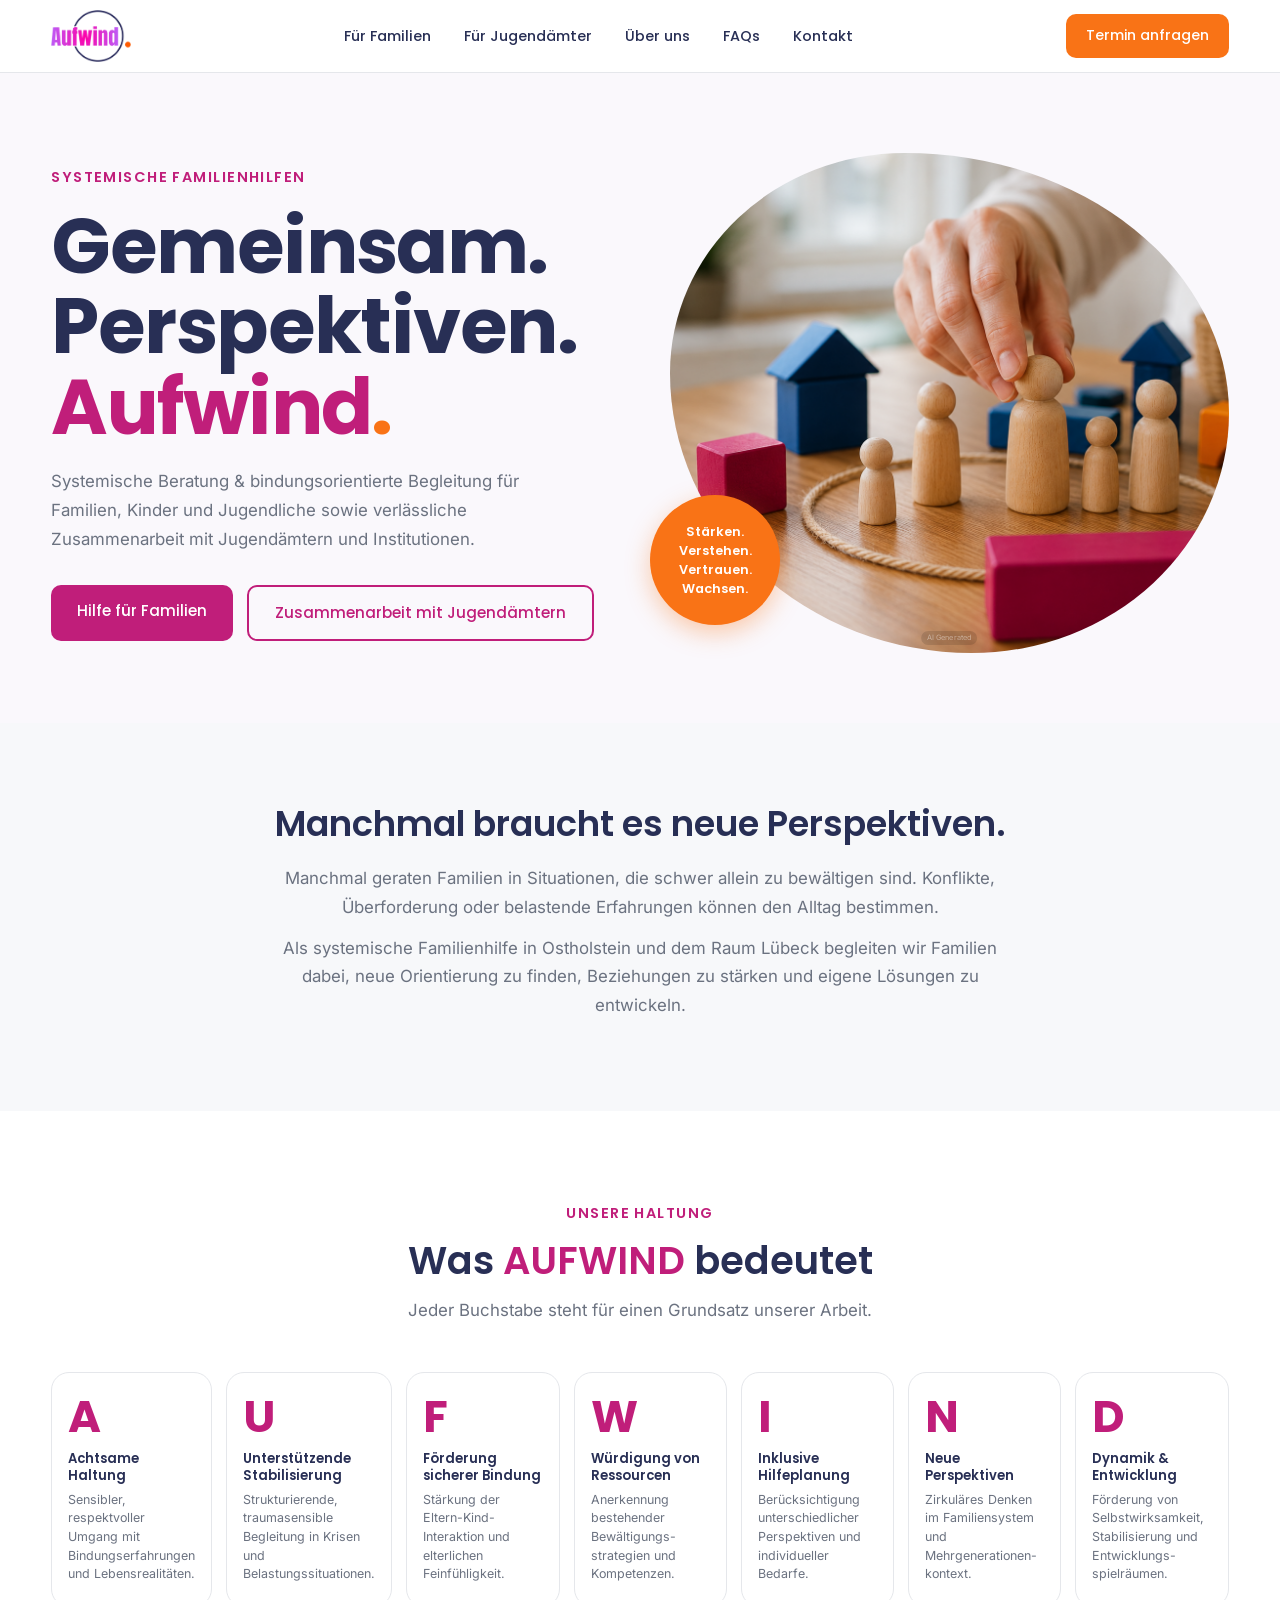
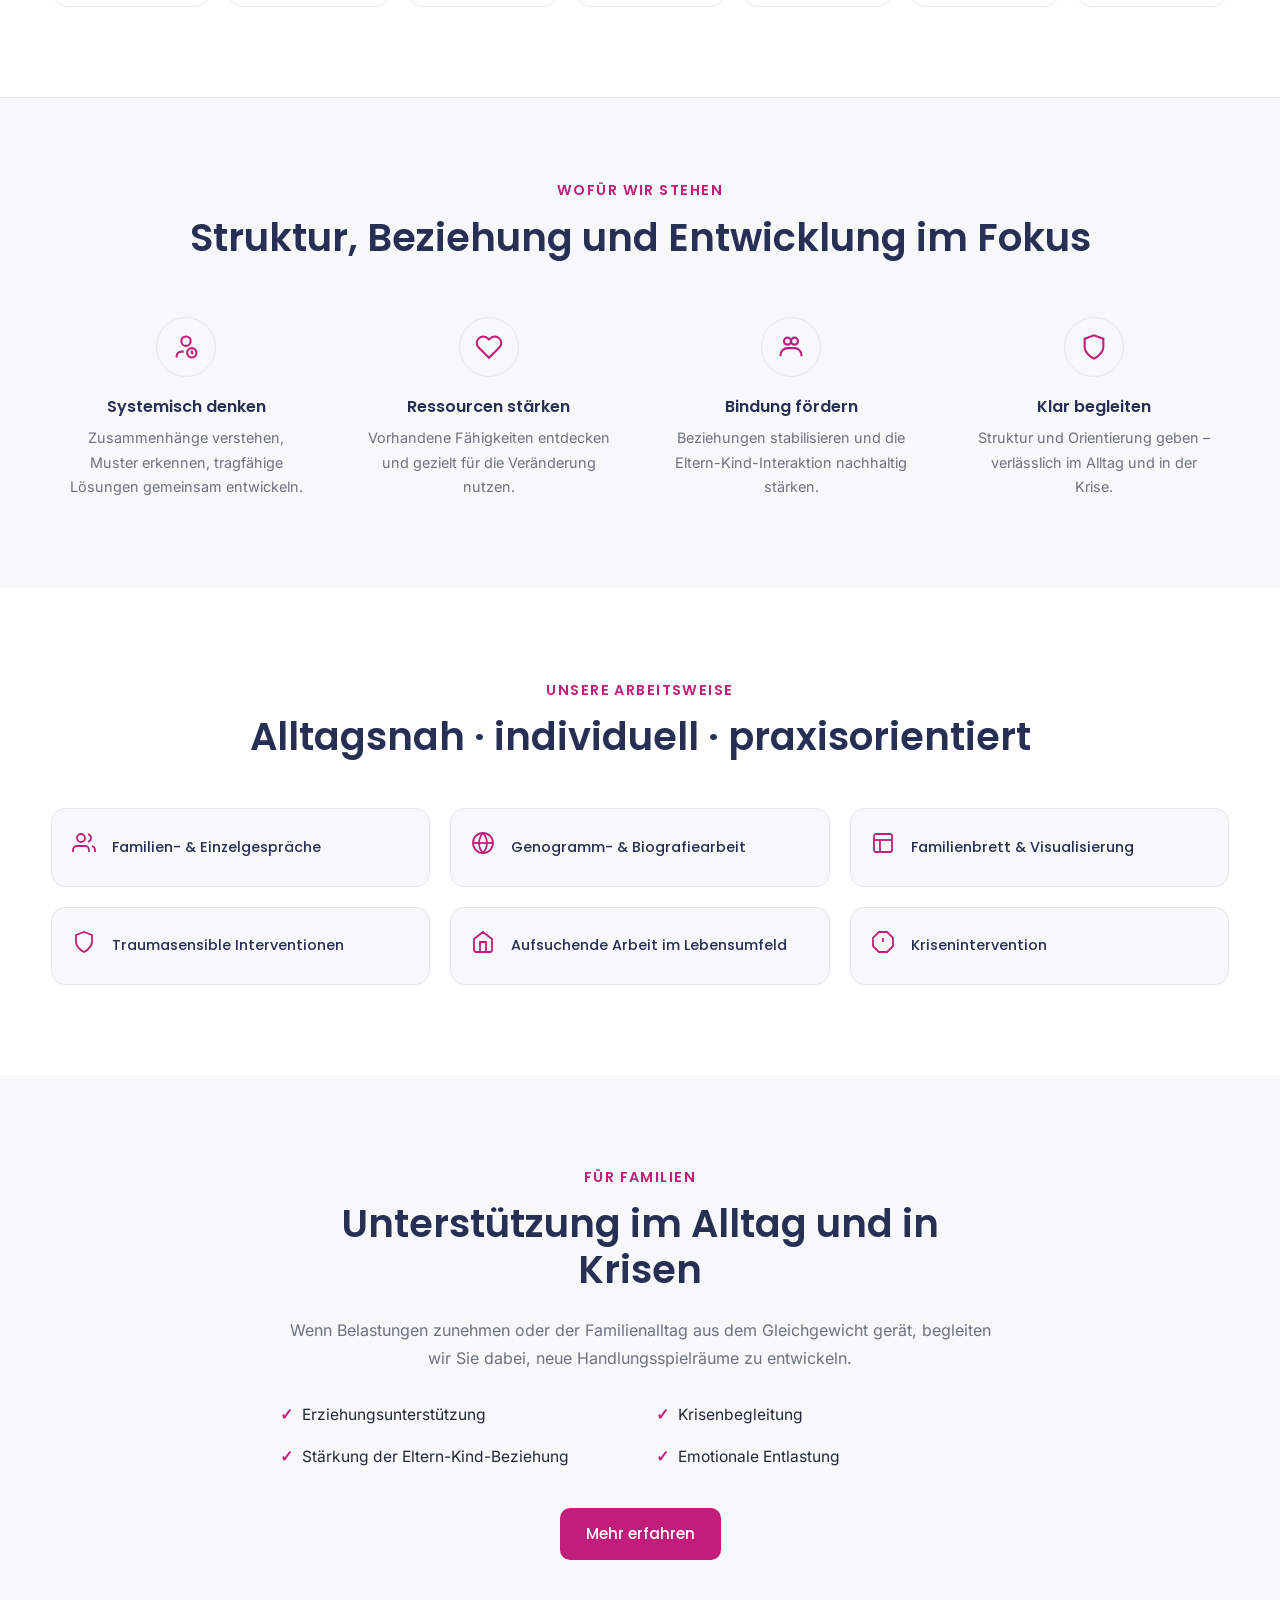
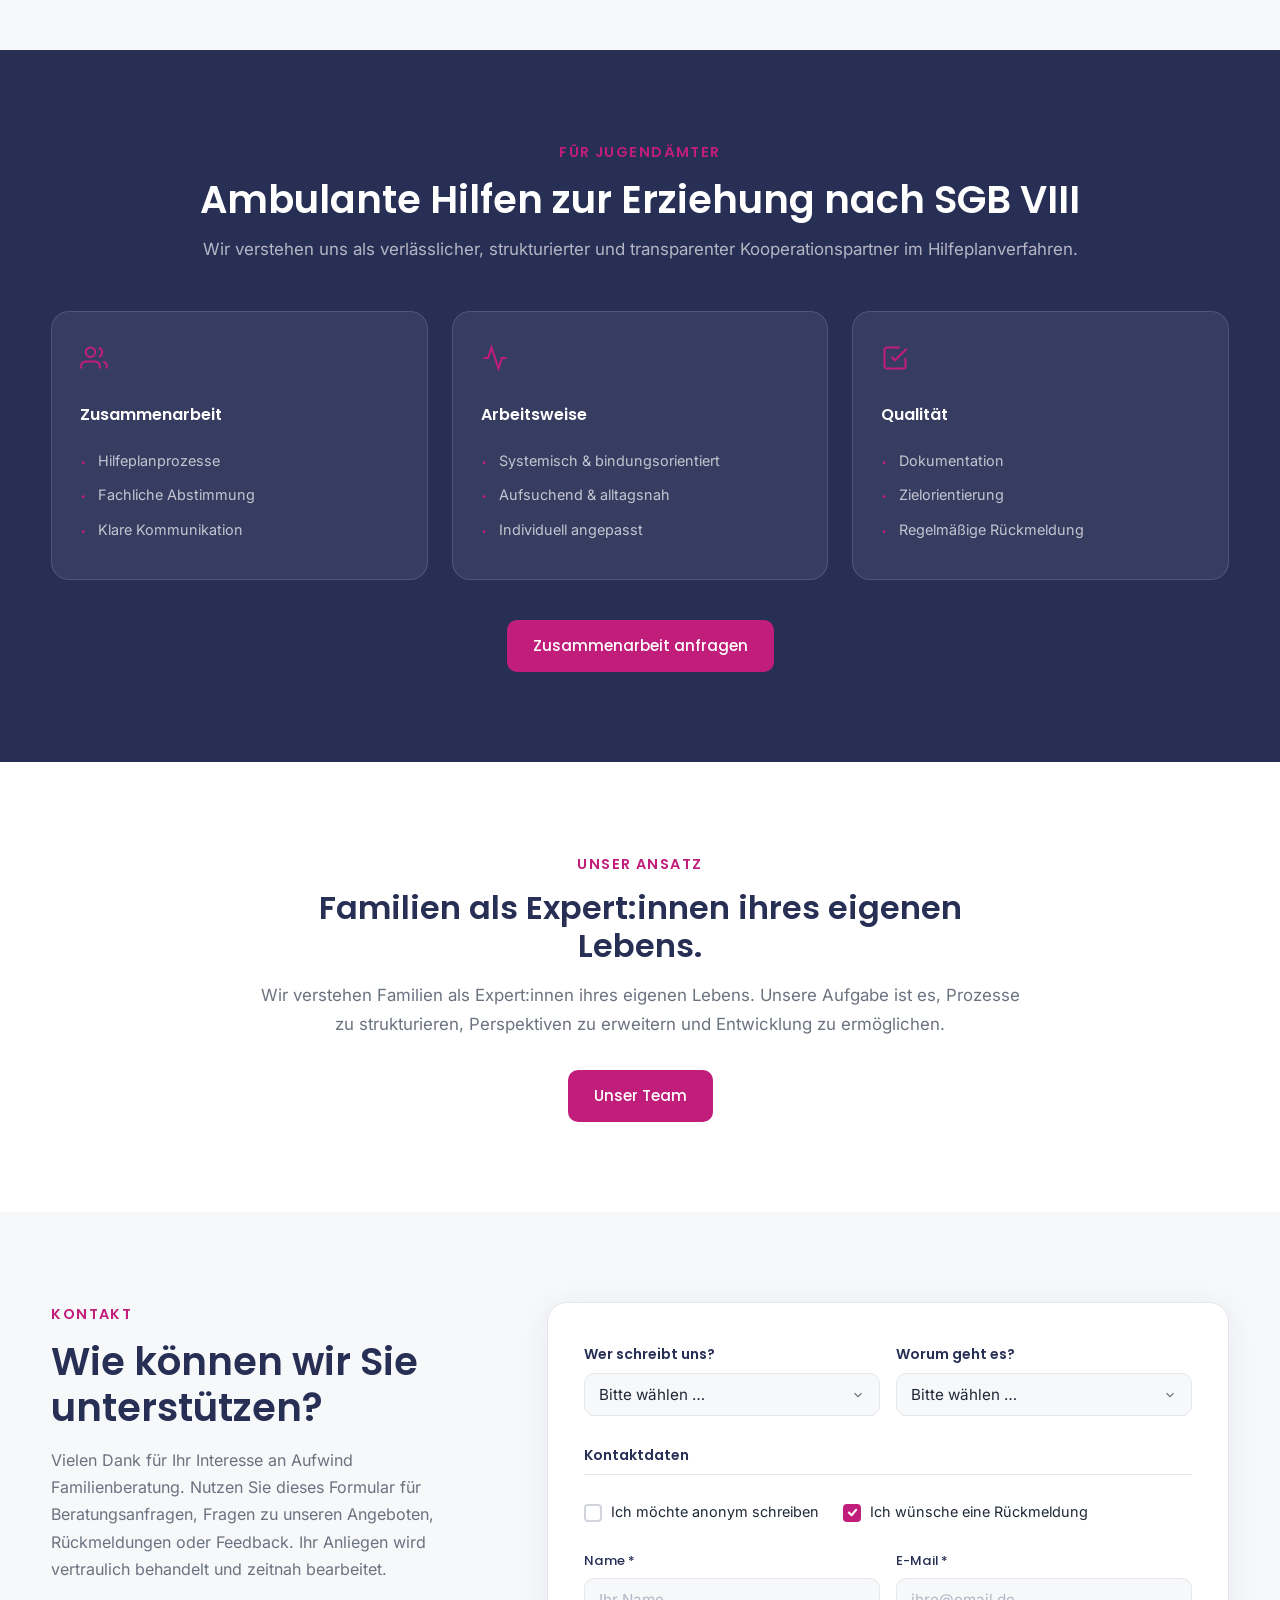
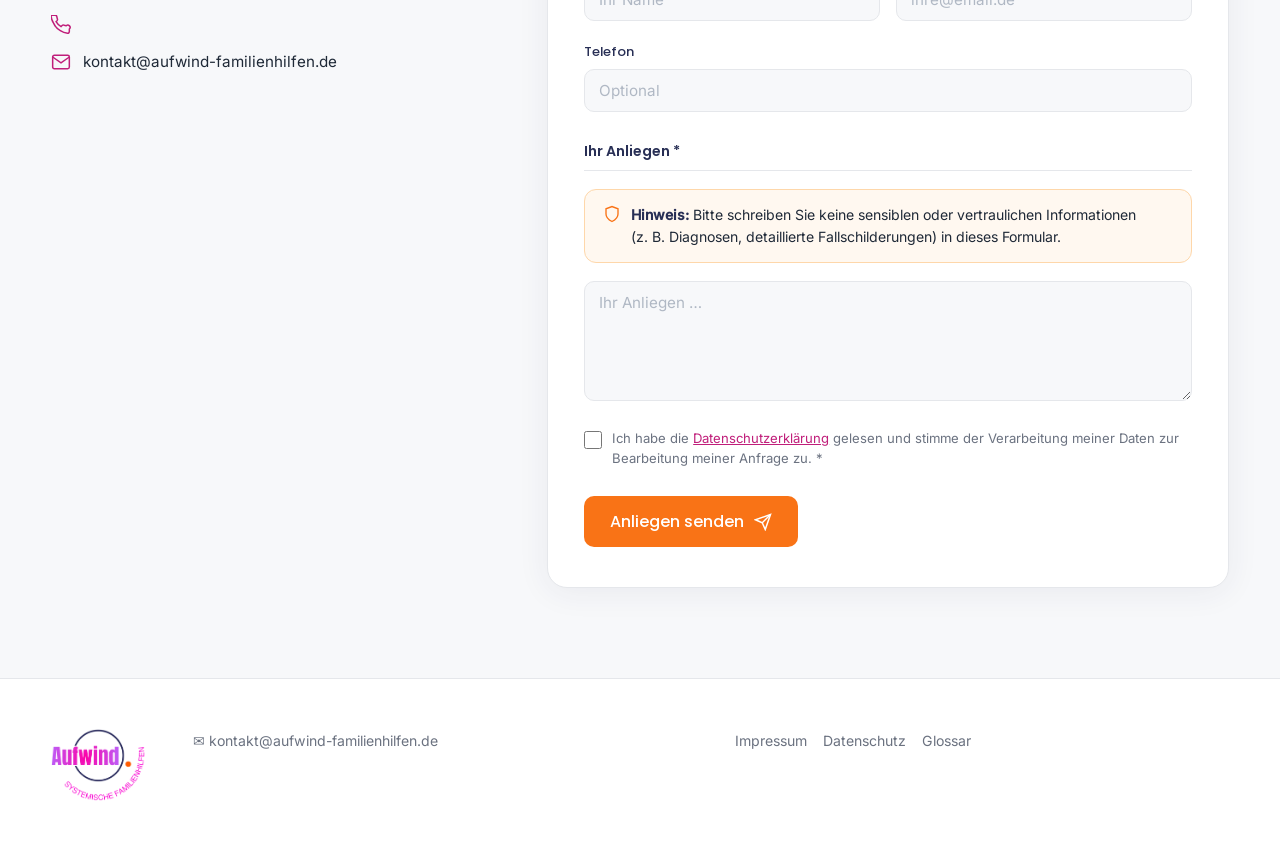
==== commit 37769f3d: "Add files via upload" ====
--- a/index.html
+++ b/index.html
@@ -7,7 +7,8 @@
   <meta name="referrer" content="strict-origin-when-cross-origin">
   <meta http-equiv="Permissions-Policy" content="camera=(), microphone=(), geolocation=()">
   <meta name="viewport" content="width=device-width, initial-scale=1.0">
-<title>Aufwind – Systemische Familienhilfen</title>
+<title>Familienberatung & Familienhilfe Ostholstein | Aufwind</title>
+<meta name="description" content="Systemische Familienberatung und ambulante Familienhilfe in Ostholstein, Neustadt in Holstein, Eutin, Oldenburg i.H. und Lübeck. Jetzt unverbindlich anfragen.">
 <link rel="icon" type="image/png" sizes="32x32" href="logo_kurz.png">
 <link rel="icon" type="image/png" sizes="16x16" href="logo_kurz.png">
 <link rel="apple-touch-icon" href="logo_kurz.png">
@@ -73,7 +74,7 @@
   <div class="container narrow-center">
     <h2>Manchmal braucht es neue Perspektiven.</h2>
     <p>Manchmal geraten Familien in Situationen, die schwer allein zu bewältigen sind. Konflikte, Überforderung oder belastende Erfahrungen können den Alltag bestimmen.</p>
-    <p>Wir begleiten Familien dabei, neue Orientierung zu finden, Beziehungen zu stärken und eigene Lösungen zu entwickeln.</p>
+    <p>Als systemische Familienhilfe in Ostholstein und dem Raum Lübeck begleiten wir Familien dabei, neue Orientierung zu finden, Beziehungen zu stärken und eigene Lösungen zu entwickeln.</p>
   </div>
 </section>
 
@@ -293,7 +294,7 @@
       <div class="kontakt-info">
         <div class="kontakt-info-item">
           <svg aria-hidden="true" width="20" height="20" fill="none" stroke="currentColor" stroke-width="1.8" viewBox="0 0 24 24"><path d="M22 16.92v3a2 2 0 01-2.18 2 19.79 19.79 0 01-8.63-3.07A19.5 19.5 0 013.07 9.81a19.79 19.79 0 01-3.07-8.67A2 2 0 012 .18h3a2 2 0 012 1.72c.127.96.361 1.903.7 2.81a2 2 0 01-.45 2.11L6.09 7.91a16 16 0 006 6l1.27-1.27a2 2 0 012.11-.45c.907.339 1.85.573 2.81.7A2 2 0 0122 16.92z"/></svg>
-          <span>0123 4567890</span>
+          <!-- <span>0123 4567890</span> -->
         </div>
         <div class="kontakt-info-item">
           <svg aria-hidden="true" width="20" height="20" fill="none" stroke="currentColor" stroke-width="1.8" viewBox="0 0 24 24"><path d="M4 4h16c1.1 0 2 .9 2 2v12c0 1.1-.9 2-2 2H4c-1.1 0-2-.9-2-2V6c0-1.1.9-2 2-2z"/><polyline points="22,6 12,13 2,6"/></svg>
@@ -409,7 +410,7 @@
         <img src="logo_aufwind.png" alt="Aufwind – Systemische Familienhilfen" class="footer-logo-img">
       </div>
     </div>    <div class="footer-contact">
-      <p>📞 0123 4567890</p>
+      <!-- <p>📞 0123 4567890</p> -->
       <p>✉ kontakt@aufwind-familienhilfen.de</p>
     </div>
     <div class="footer-links">
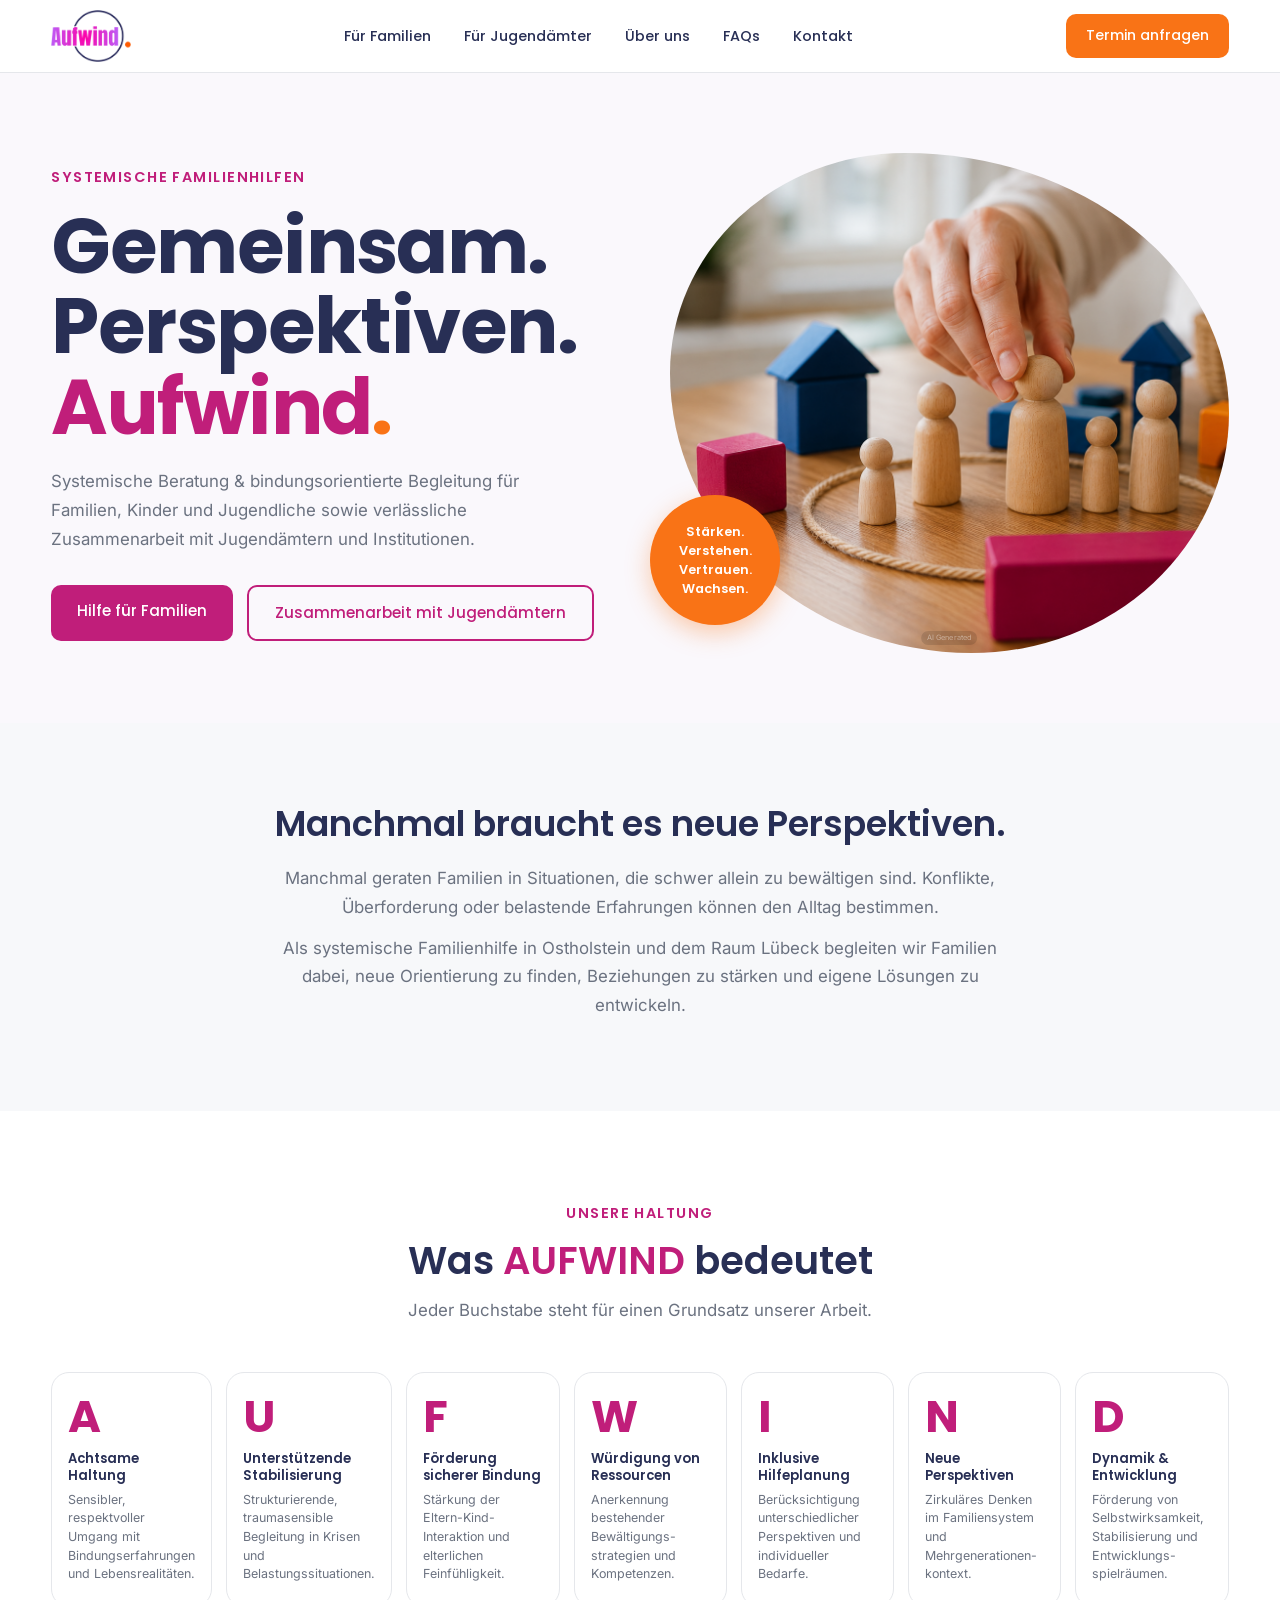
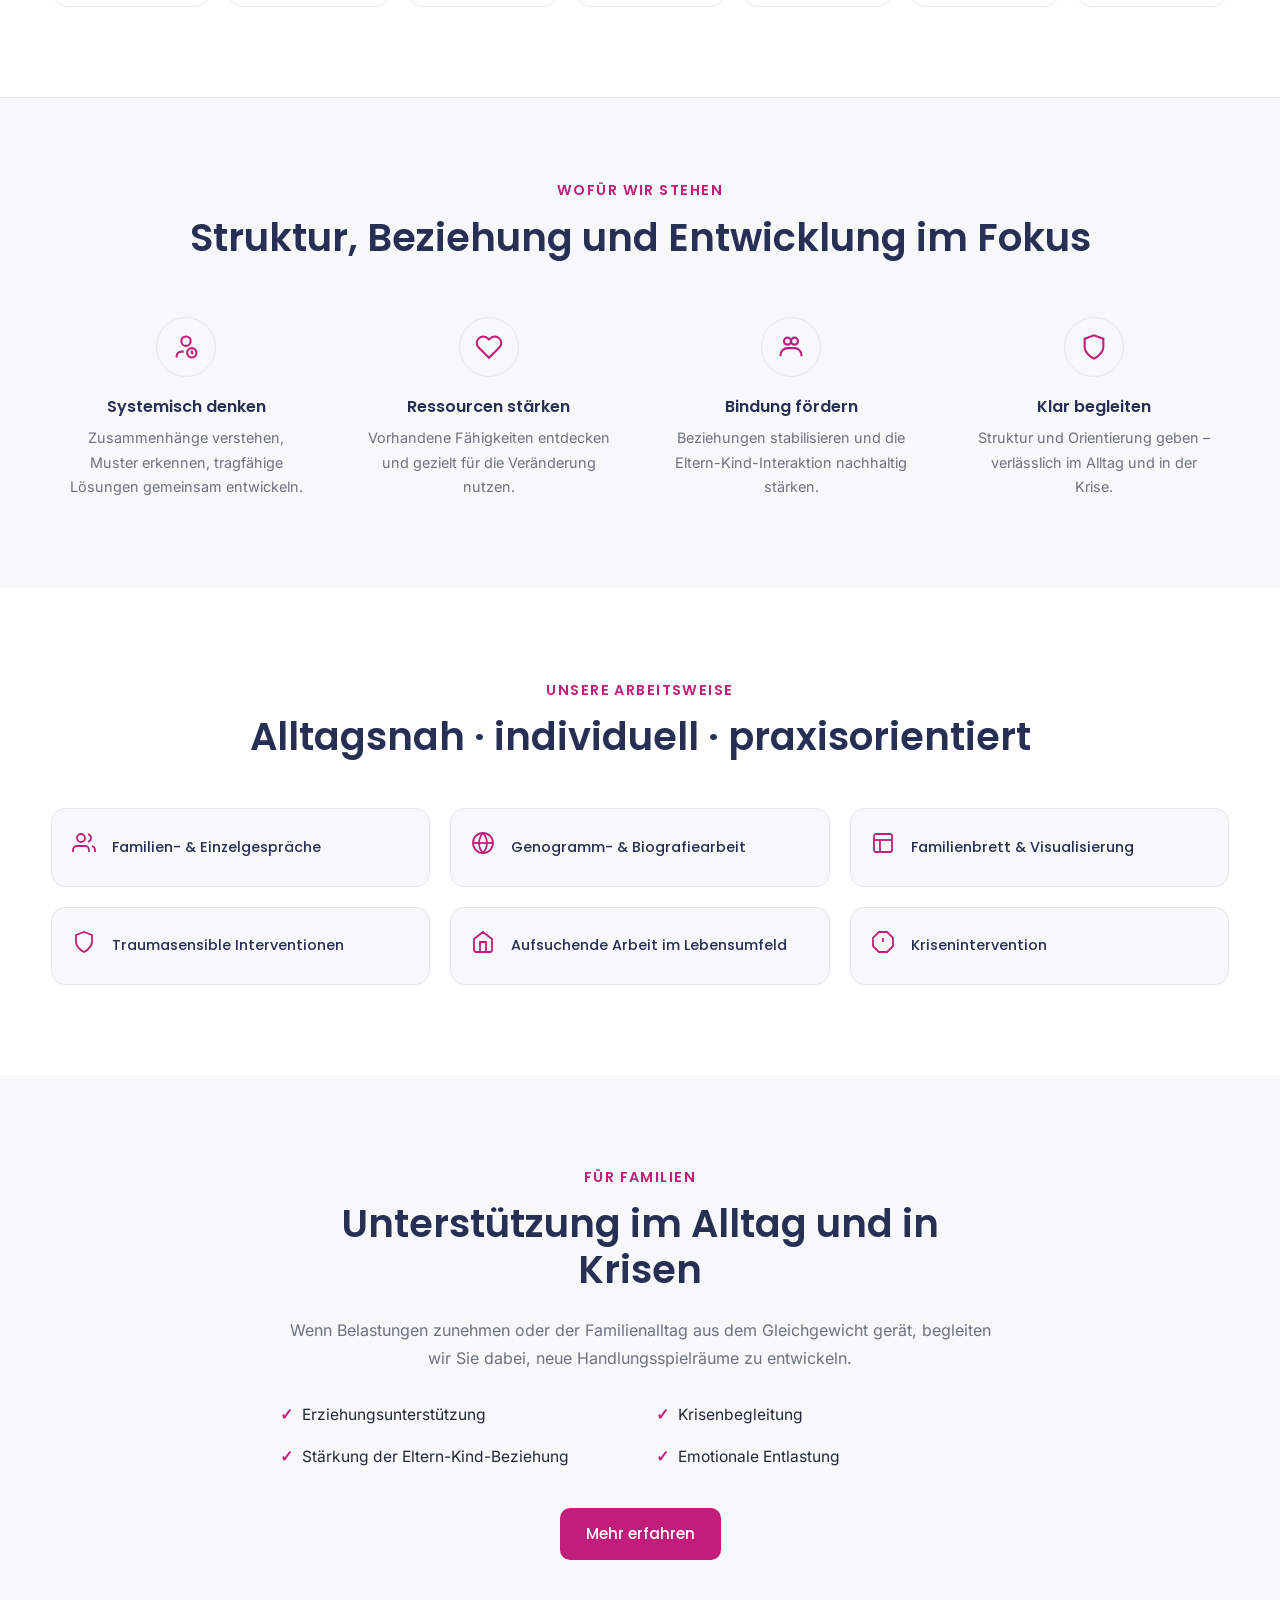
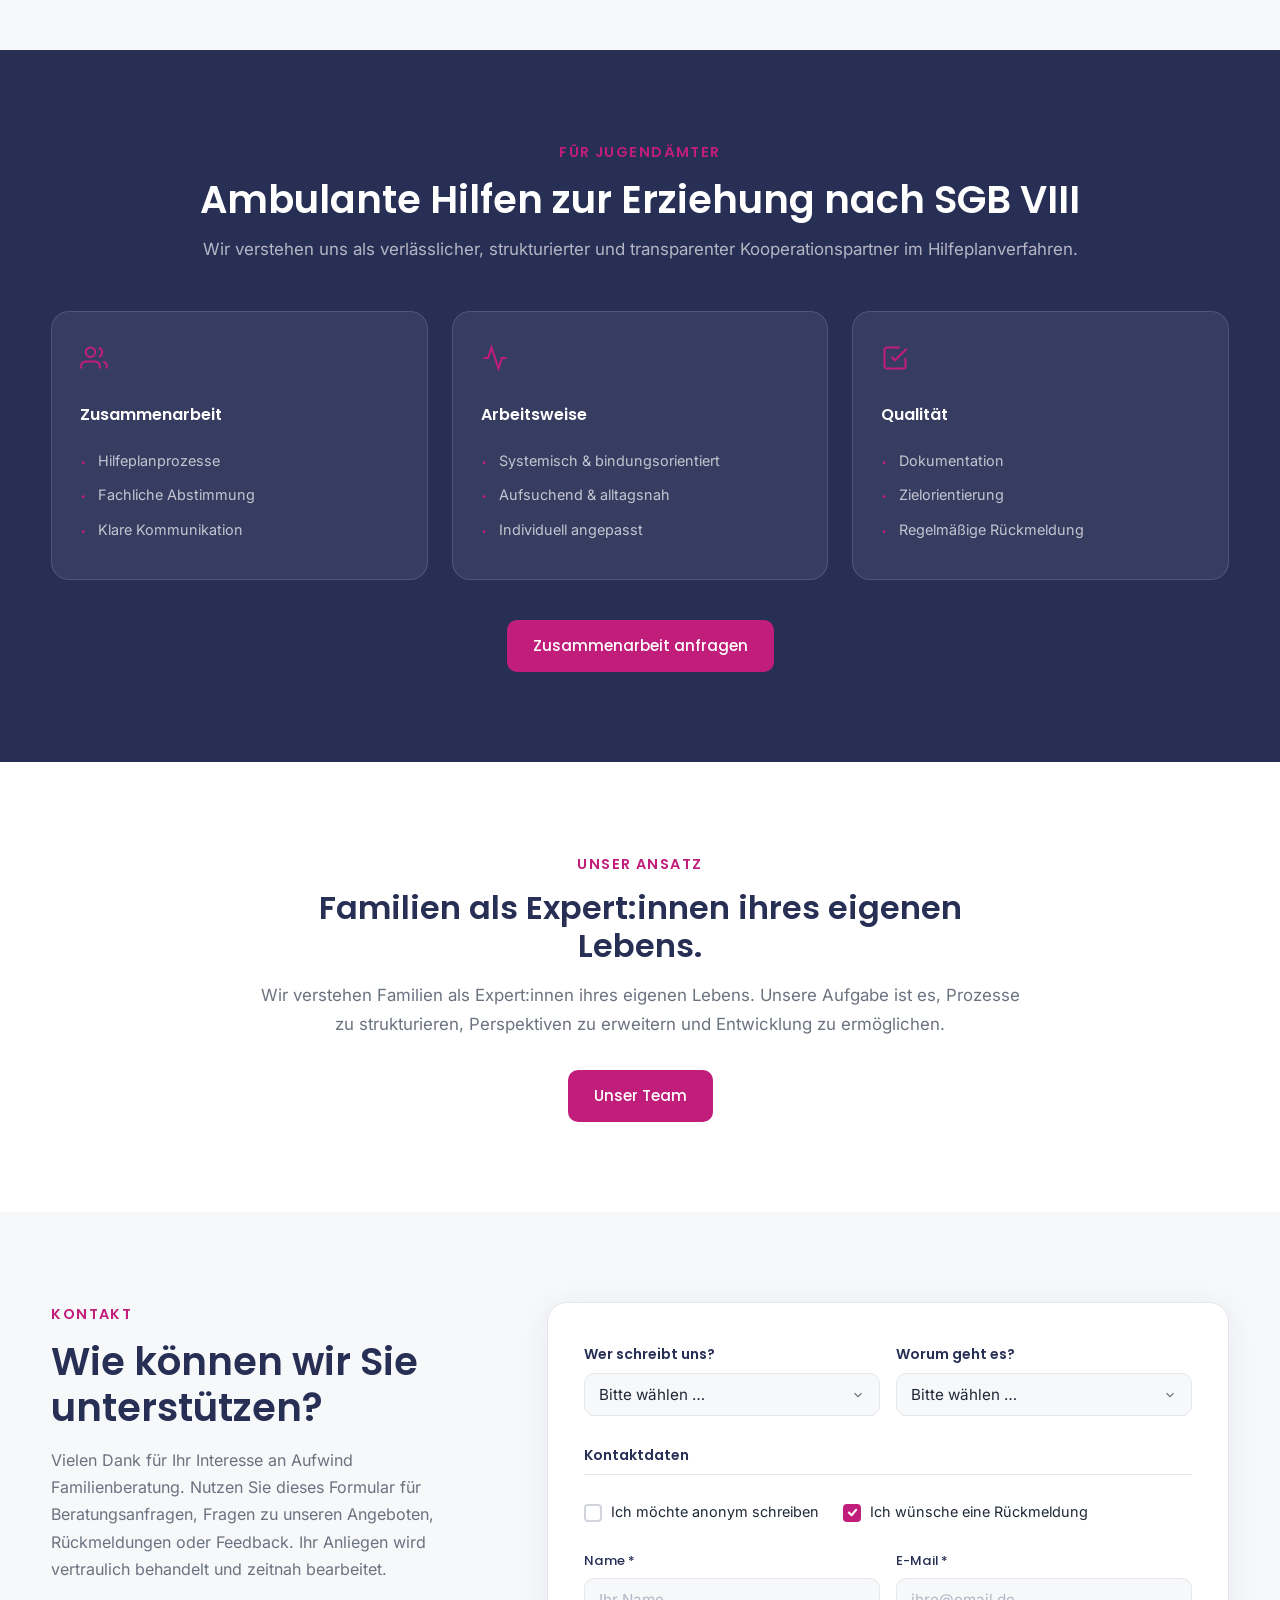
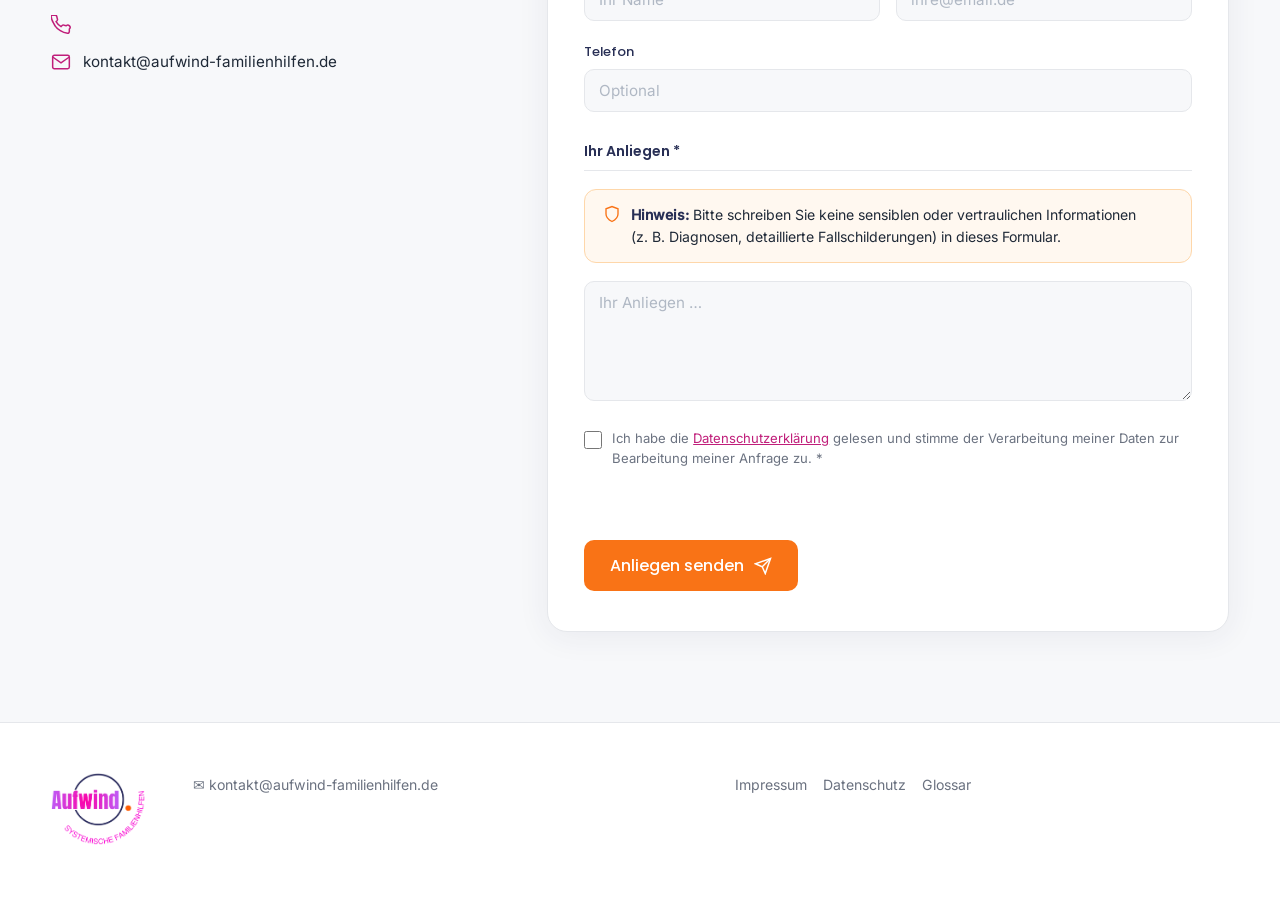
==== commit 1e028e28: "Add files via upload" ====
--- a/index.html
+++ b/index.html
@@ -3,7 +3,7 @@
 <head>
 <meta charset="UTF-8">
   <meta http-equiv="X-Frame-Options" content="DENY">
-  <meta http-equiv="Content-Security-Policy" content="default-src 'self'; style-src 'self' 'unsafe-inline'; font-src 'self'; img-src 'self' data:; script-src 'self' 'unsafe-inline' https://api.web3forms.com; connect-src 'self' https://api.web3forms.com; frame-ancestors 'none'; base-uri 'self';">
+  <meta http-equiv="Content-Security-Policy" content="default-src 'self'; style-src 'self' 'unsafe-inline'; font-src 'self'; img-src 'self' data:; script-src 'self' 'unsafe-inline' https://challenges.cloudflare.com; connect-src 'self'; frame-src https://challenges.cloudflare.com; frame-ancestors 'none'; base-uri 'self';">
   <meta name="referrer" content="strict-origin-when-cross-origin">
   <meta http-equiv="Permissions-Policy" content="camera=(), microphone=(), geolocation=()">
   <meta name="viewport" content="width=device-width, initial-scale=1.0">
@@ -305,9 +305,7 @@
 
     <div class="kontakt-form-wrap">
       <form class="kontakt-form" id="kontaktFormular" novalidate>
-        <input type="hidden" name="access_key" value="ac3349f7-f75f-4713-ac18-339ce33ec52a">
-        <input type="hidden" name="subject" value="Neue Anfrage über aufwind-familienhilfen.de">
-        <input type="checkbox" name="botcheck" style="display:none;" tabindex="-1" autocomplete="off">
+        <input type="text" name="website" style="display:none;" tabindex="-1" autocomplete="off">
 
         <div class="form-row form-row-2">
           <div class="form-group">
@@ -383,6 +381,9 @@
           <label for="datenschutz">Ich habe die <a href="datenschutz.html" class="form-link" target="_blank">Datenschutzerklärung</a> gelesen und stimme der Verarbeitung meiner Daten zur Bearbeitung meiner Anfrage zu. *</label>
         </div>
 
+        <!-- TURNSTILE -->
+        <div class="cf-turnstile" data-sitekey="0x4AAAAAAD7HuG47nuGPcElY" style="margin-bottom: 1rem;"></div>
+
         <button type="submit" class="btn btn-orange form-submit" id="submitBtn">
           <span id="submitLabel">Anliegen senden</span>
           <svg aria-hidden="true" id="submitIcon" width="18" height="18" fill="none" stroke="currentColor" stroke-width="2" viewBox="0 0 24 24"><line x1="22" y1="2" x2="11" y2="13"/><polygon points="22 2 15 22 11 13 2 9 22 2"/></svg>
@@ -482,18 +483,20 @@
     submitIcon.style.display = 'none';
     submitSpinner.style.display = 'inline';
     try {
-      const response = await fetch('https://api.web3forms.com/submit', {
+      const response = await fetch('https://aufwind-familienhilfen.de/api/contact', {
         method: 'POST', body: new FormData(form)
       });
       const data = await response.json();
       if (data.success) {
         formSuccess.style.display = 'flex';
         form.reset();
+        if (window.turnstile) window.turnstile.reset();
         setAnon(false);
         formSuccess.scrollIntoView({ behavior: 'smooth', block: 'nearest' });
       } else { throw new Error(); }
     } catch {
       formError.style.display = 'flex';
+      if (window.turnstile) window.turnstile.reset();
     } finally {
       submitBtn.disabled = false;
       submitLabel.textContent = 'Anliegen senden';
@@ -503,6 +506,9 @@
   });
 </script>
 
+
+<!-- TURNSTILE -->
+<script src="https://challenges.cloudflare.com/turnstile/v0/api.js" async defer></script>
 
 <!-- SCROLL TO TOP -->
 <button class="scroll-top" id="scrollTop" aria-label="Nach oben" title="Nach oben">
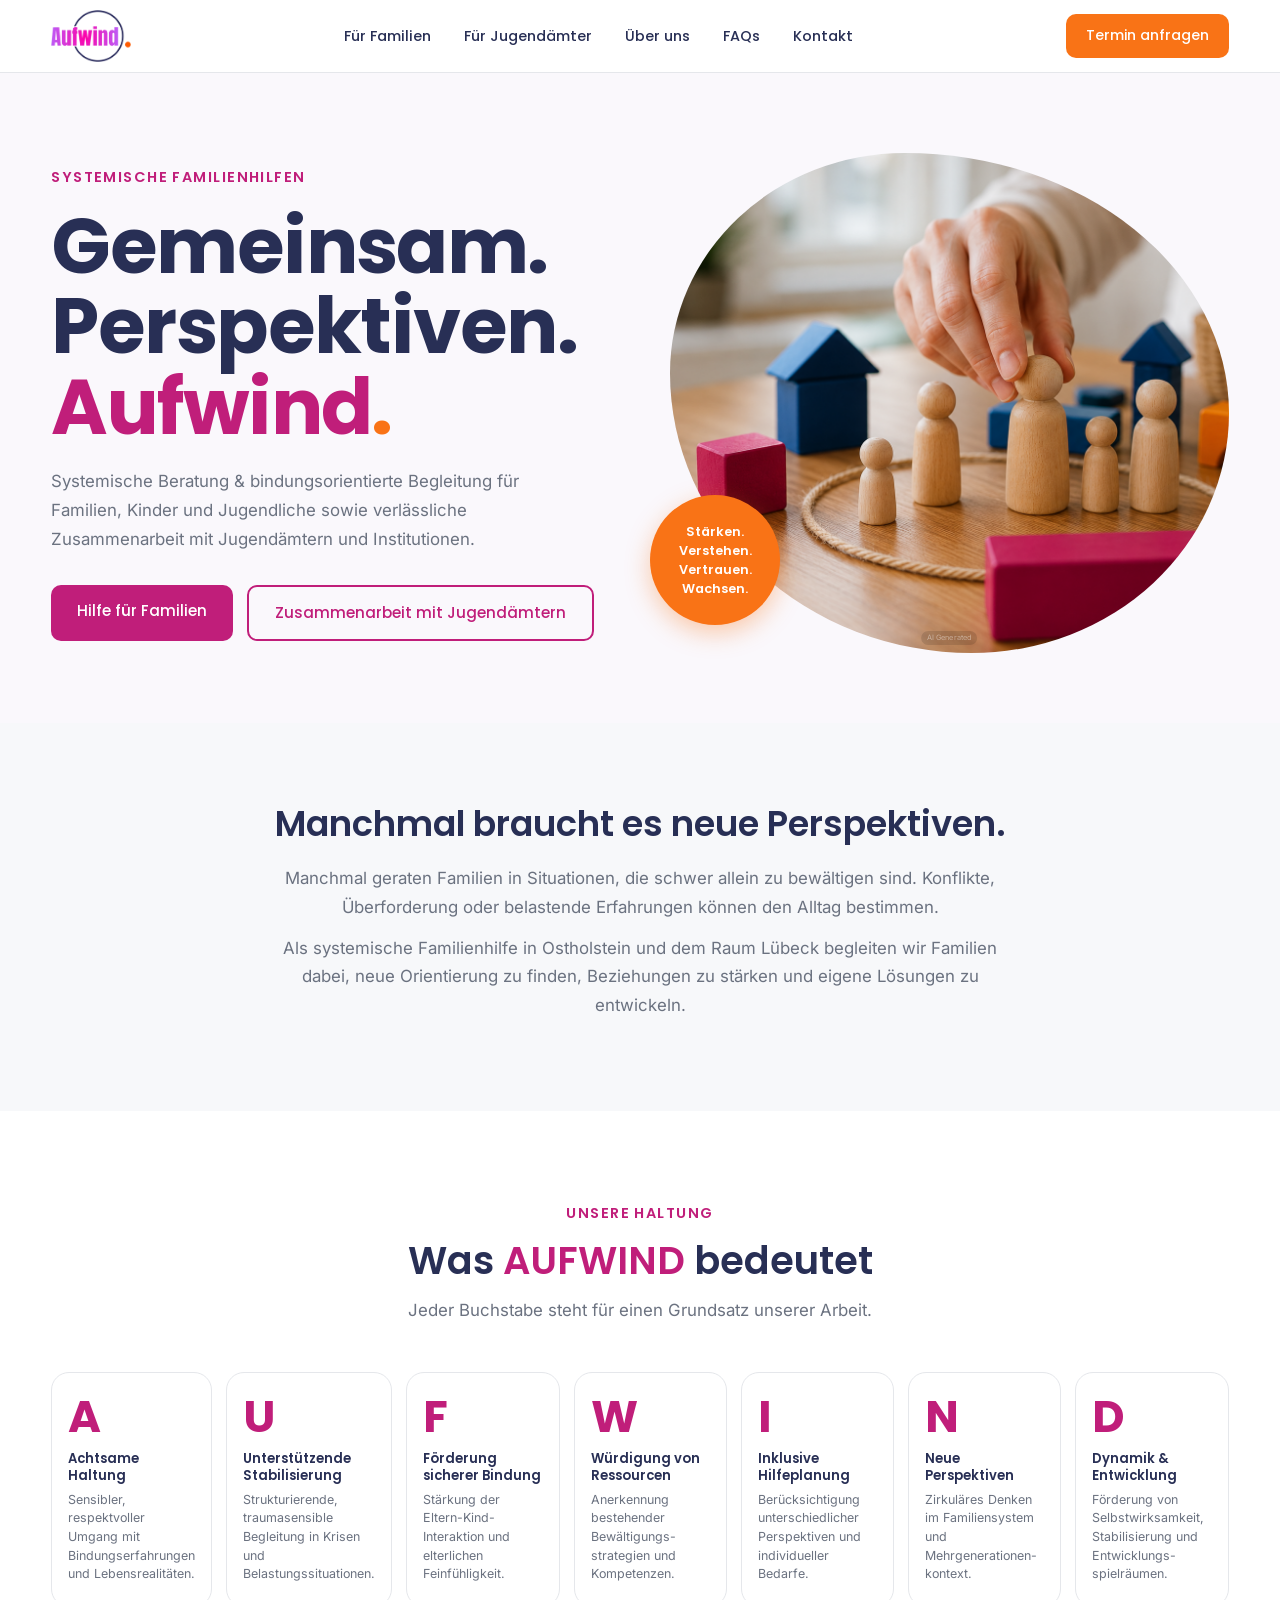
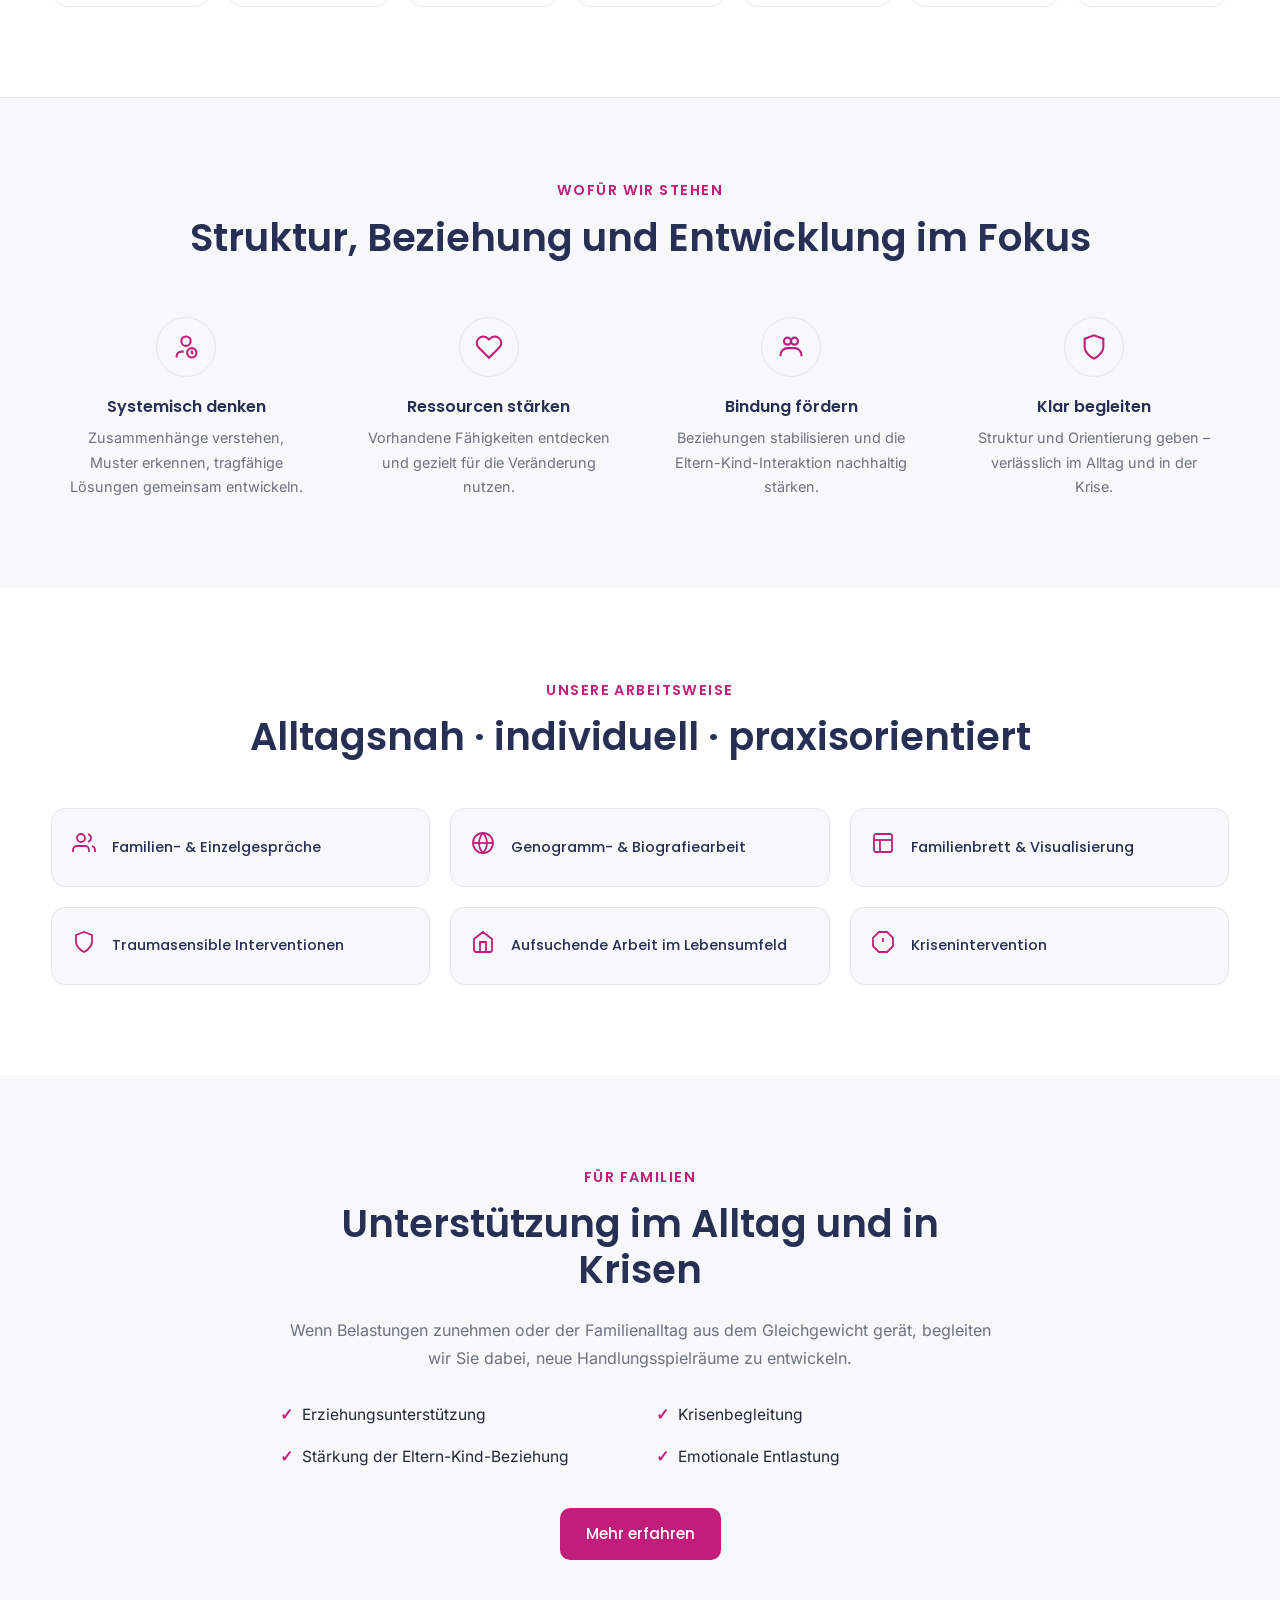
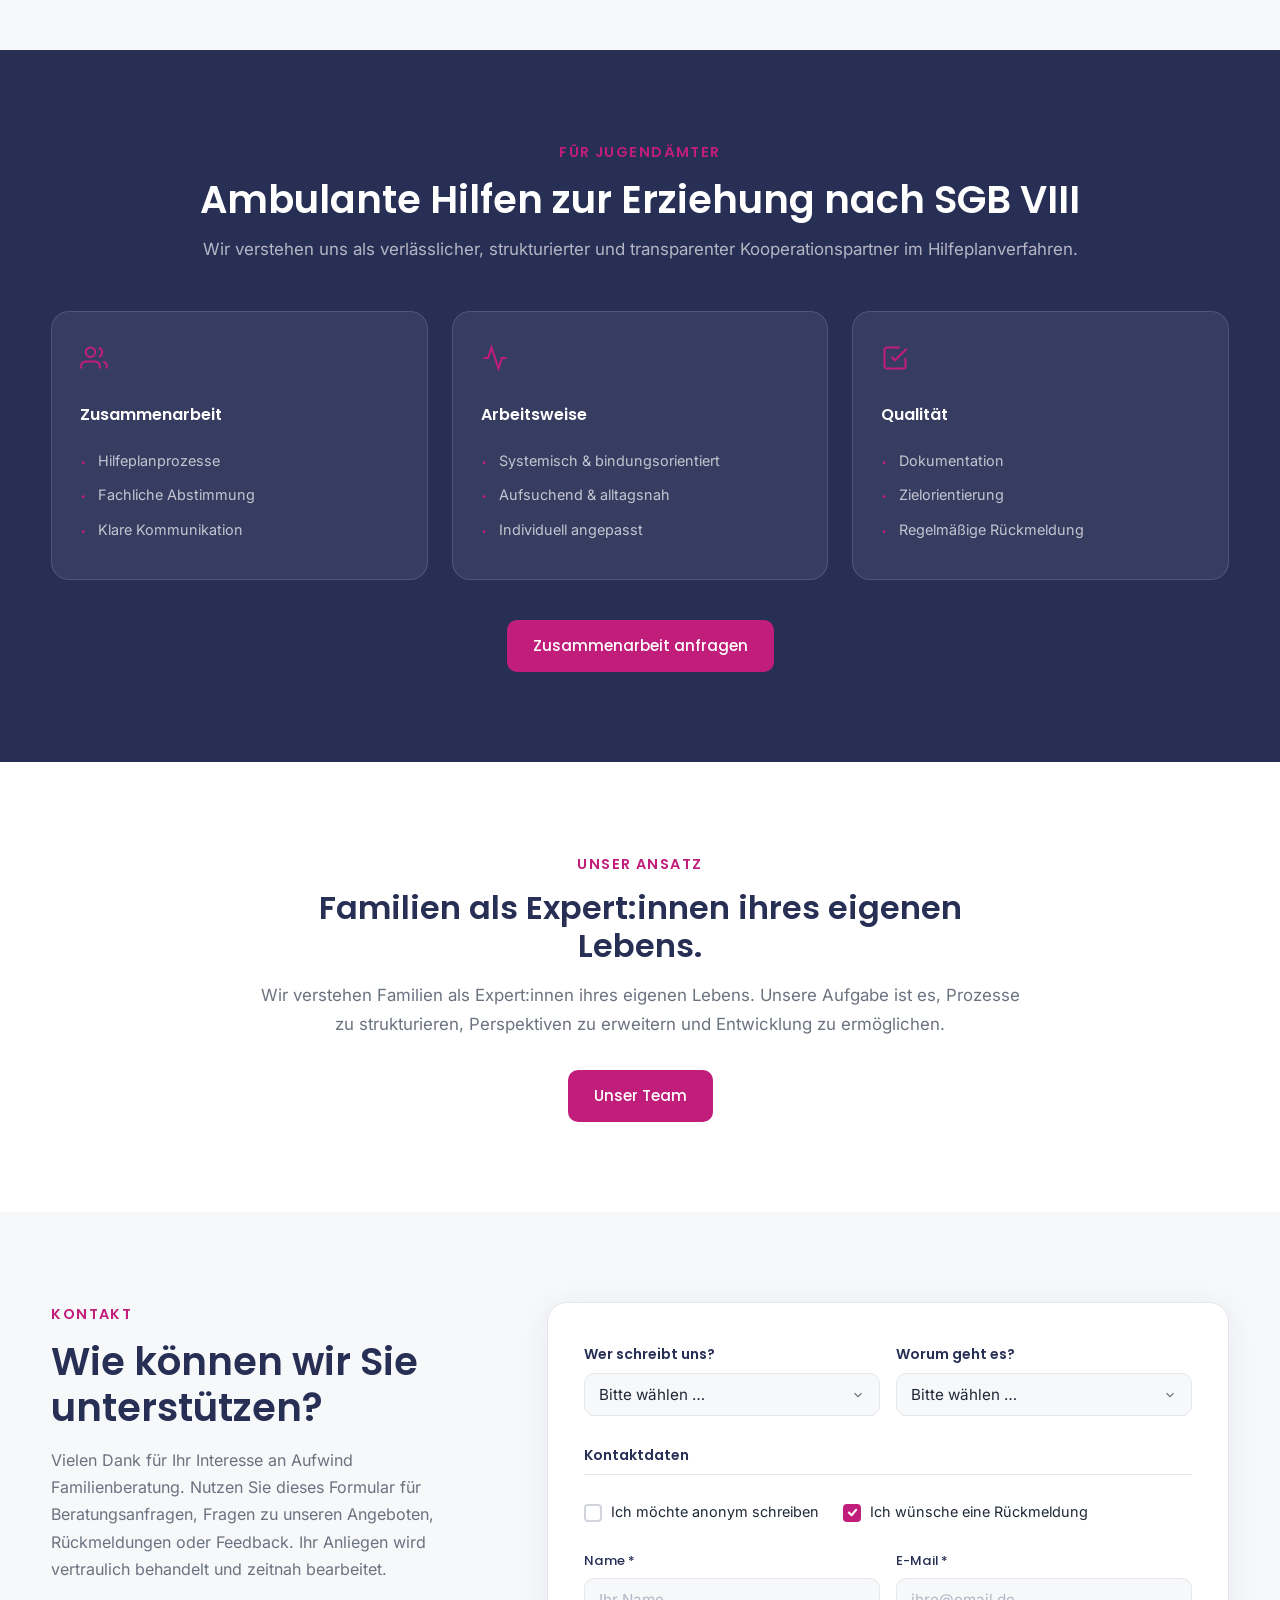
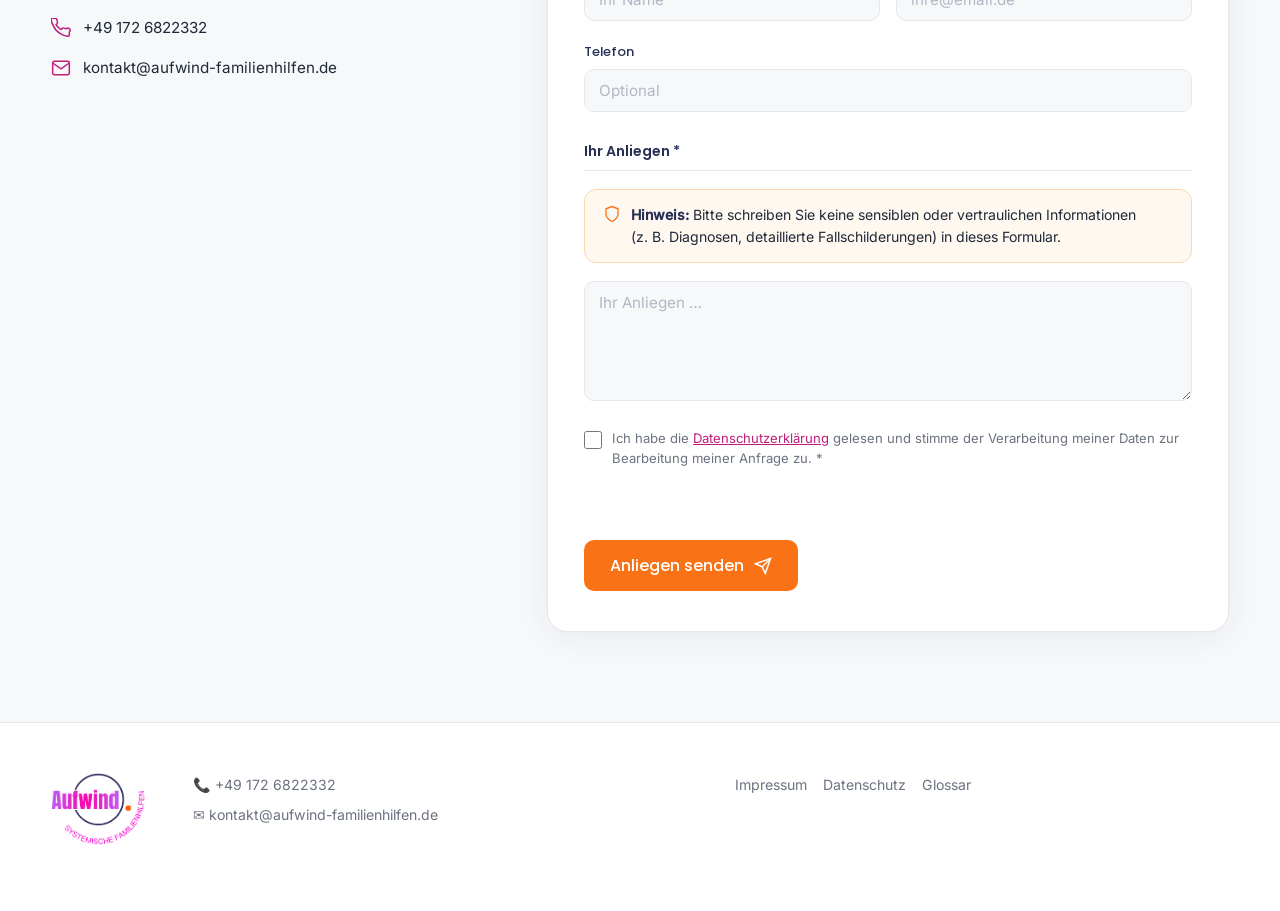
==== commit 4e5e780b: "Add files via upload" ====
--- a/index.html
+++ b/index.html
@@ -13,6 +13,56 @@
 <link rel="icon" type="image/png" sizes="16x16" href="logo_kurz.png">
 <link rel="apple-touch-icon" href="logo_kurz.png">
 <link rel="stylesheet" href="style.css">
+<link rel="canonical" href="https://aufwind-familienhilfen.de/">
+<meta property="og:type" content="website">
+<meta property="og:locale" content="de_DE">
+<meta property="og:site_name" content="Aufwind – Systemische Familienhilfen">
+<meta property="og:url" content="https://aufwind-familienhilfen.de/">
+<meta property="og:title" content="Familienberatung & Familienhilfe Ostholstein | Aufwind">
+<meta property="og:description" content="Systemische Familienberatung und ambulante Familienhilfe in Ostholstein, Neustadt in Holstein, Eutin, Oldenburg i.H. und Lübeck. Jetzt unverbindlich anfragen.">
+<meta property="og:image" content="https://aufwind-familienhilfen.de/aufwind.png">
+<meta name="twitter:card" content="summary_large_image">
+<meta name="twitter:title" content="Familienberatung & Familienhilfe Ostholstein | Aufwind">
+<meta name="twitter:description" content="Systemische Familienberatung und ambulante Familienhilfe in Ostholstein, Neustadt in Holstein, Eutin, Oldenburg i.H. und Lübeck. Jetzt unverbindlich anfragen.">
+<meta name="twitter:image" content="https://aufwind-familienhilfen.de/aufwind.png">
+<script type="application/ld+json">
+{
+  "@context": "https://schema.org",
+  "@type": "ProfessionalService",
+  "name": "Aufwind – Systemische Familienhilfen",
+  "description": "Systemische Familienberatung und ambulante Familienhilfe in Ostholstein, Neustadt in Holstein, Eutin, Oldenburg i.H. und Lübeck.",
+  "url": "https://aufwind-familienhilfen.de",
+  "telephone": "+491726822332",
+  "email": "kontakt@aufwind-familienhilfen.de",
+  "address": {
+    "@type": "PostalAddress",
+    "streetAddress": "Rönneweg 16",
+    "addressLocality": "Neustadt in Holstein",
+    "postalCode": "23730",
+    "addressCountry": "DE"
+  },
+  "areaServed": [
+    {"@type": "City", "name": "Neustadt in Holstein"},
+    {"@type": "City", "name": "Eutin"},
+    {"@type": "City", "name": "Oldenburg in Holstein"},
+    {"@type": "City", "name": "Lübeck"}
+  ],
+  "founder": {
+    "@type": "Person",
+    "name": "Annika Gallinger"
+  },
+  "hasOfferCatalog": {
+    "@type": "OfferCatalog",
+    "name": "Leistungen",
+    "itemListElement": [
+      {"@type": "Offer", "itemOffered": {"@type": "Service", "name": "Systemische Familienberatung"}},
+      {"@type": "Offer", "itemOffered": {"@type": "Service", "name": "Ambulante Familienhilfe (SPFH)"}},
+      {"@type": "Offer", "itemOffered": {"@type": "Service", "name": "Erziehungsberatung"}},
+      {"@type": "Offer", "itemOffered": {"@type": "Service", "name": "Integrative Bindungsbasierte Traumatherapie (iBT)"}}
+    ]
+  }
+}
+</script>
 </head>
 <body>
   <a class="skip-link" href="#main-content">Zum Hauptinhalt springen</a>
@@ -294,7 +344,7 @@
       <div class="kontakt-info">
         <div class="kontakt-info-item">
           <svg aria-hidden="true" width="20" height="20" fill="none" stroke="currentColor" stroke-width="1.8" viewBox="0 0 24 24"><path d="M22 16.92v3a2 2 0 01-2.18 2 19.79 19.79 0 01-8.63-3.07A19.5 19.5 0 013.07 9.81a19.79 19.79 0 01-3.07-8.67A2 2 0 012 .18h3a2 2 0 012 1.72c.127.96.361 1.903.7 2.81a2 2 0 01-.45 2.11L6.09 7.91a16 16 0 006 6l1.27-1.27a2 2 0 012.11-.45c.907.339 1.85.573 2.81.7A2 2 0 0122 16.92z"/></svg>
-          <!-- <span>0123 4567890</span> -->
+          <span><a href="tel:+491726822332" style="color:inherit;text-decoration:none;">+49 172 6822332</a></span>
         </div>
         <div class="kontakt-info-item">
           <svg aria-hidden="true" width="20" height="20" fill="none" stroke="currentColor" stroke-width="1.8" viewBox="0 0 24 24"><path d="M4 4h16c1.1 0 2 .9 2 2v12c0 1.1-.9 2-2 2H4c-1.1 0-2-.9-2-2V6c0-1.1.9-2 2-2z"/><polyline points="22,6 12,13 2,6"/></svg>
@@ -411,7 +461,7 @@
         <img src="logo_aufwind.png" alt="Aufwind – Systemische Familienhilfen" class="footer-logo-img">
       </div>
     </div>    <div class="footer-contact">
-      <!-- <p>📞 0123 4567890</p> -->
+      <p>📞 +49 172 6822332</p>
       <p>✉ kontakt@aufwind-familienhilfen.de</p>
     </div>
     <div class="footer-links">
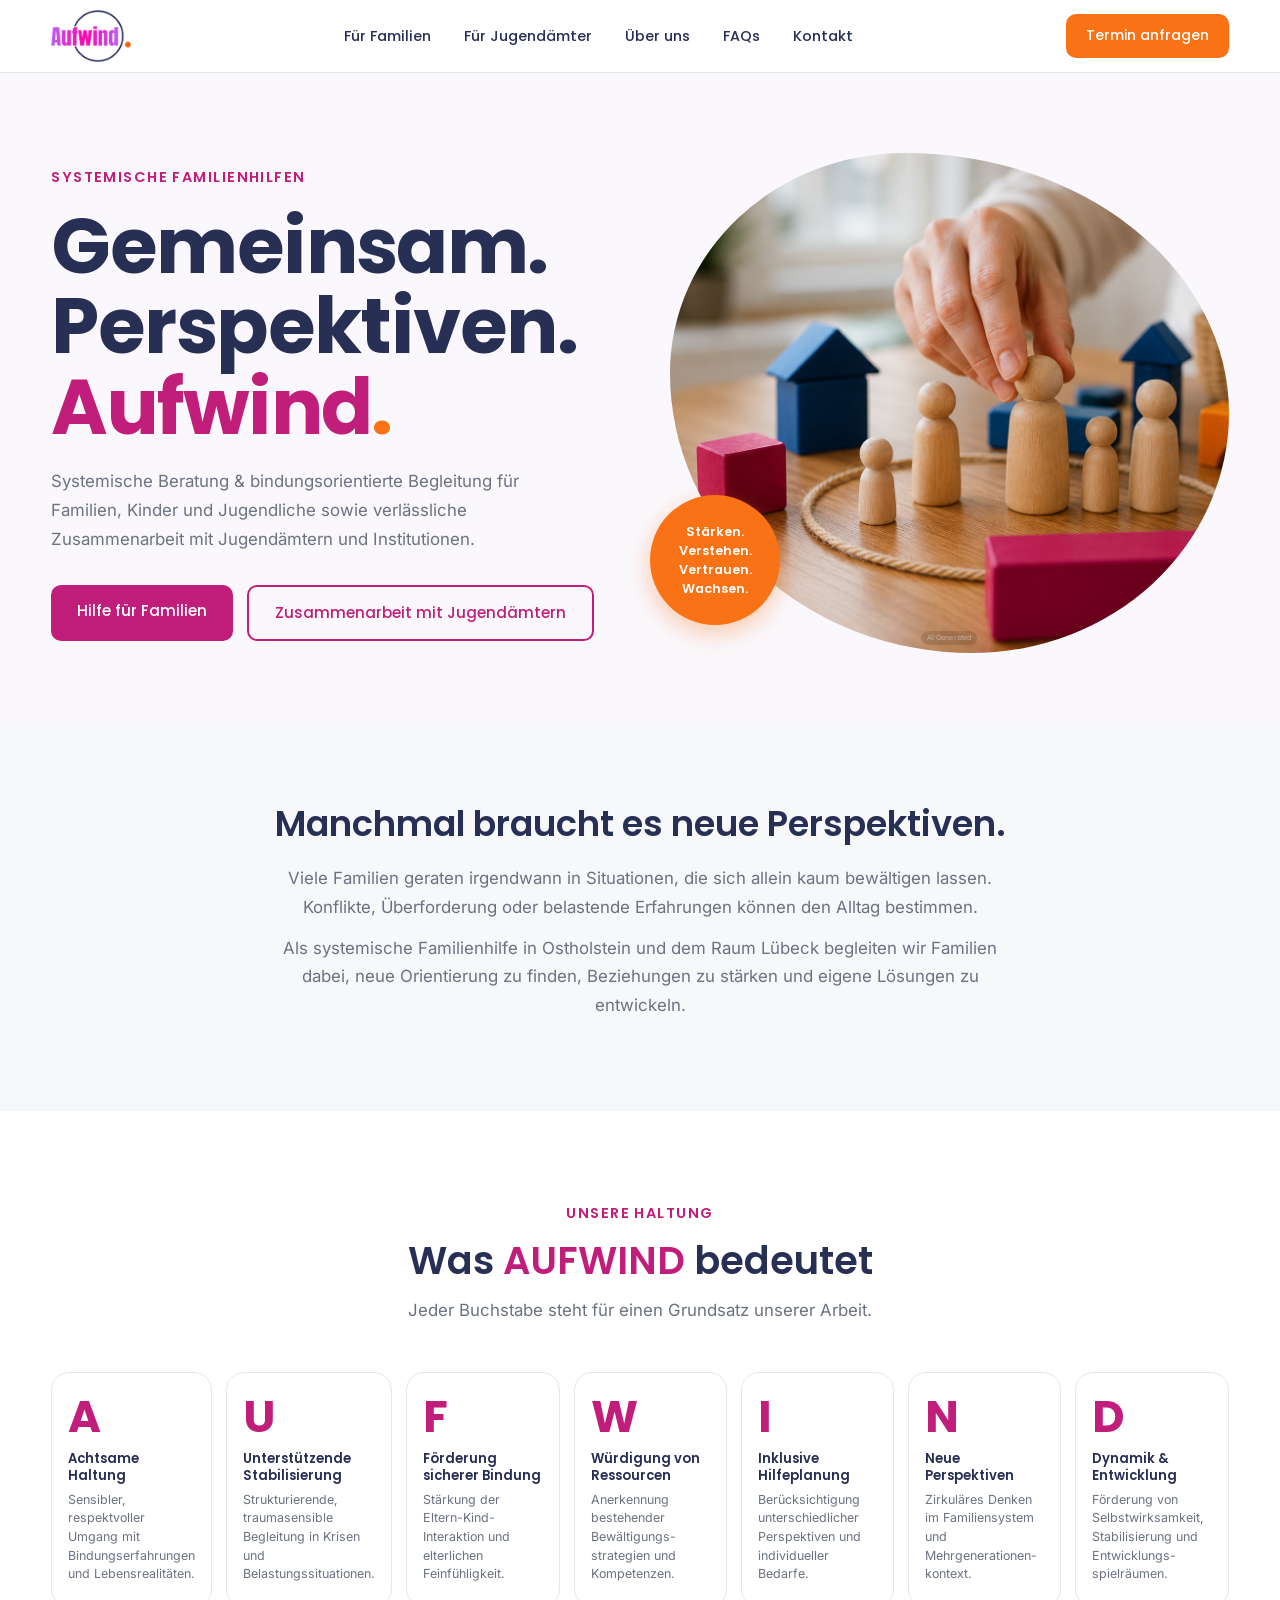
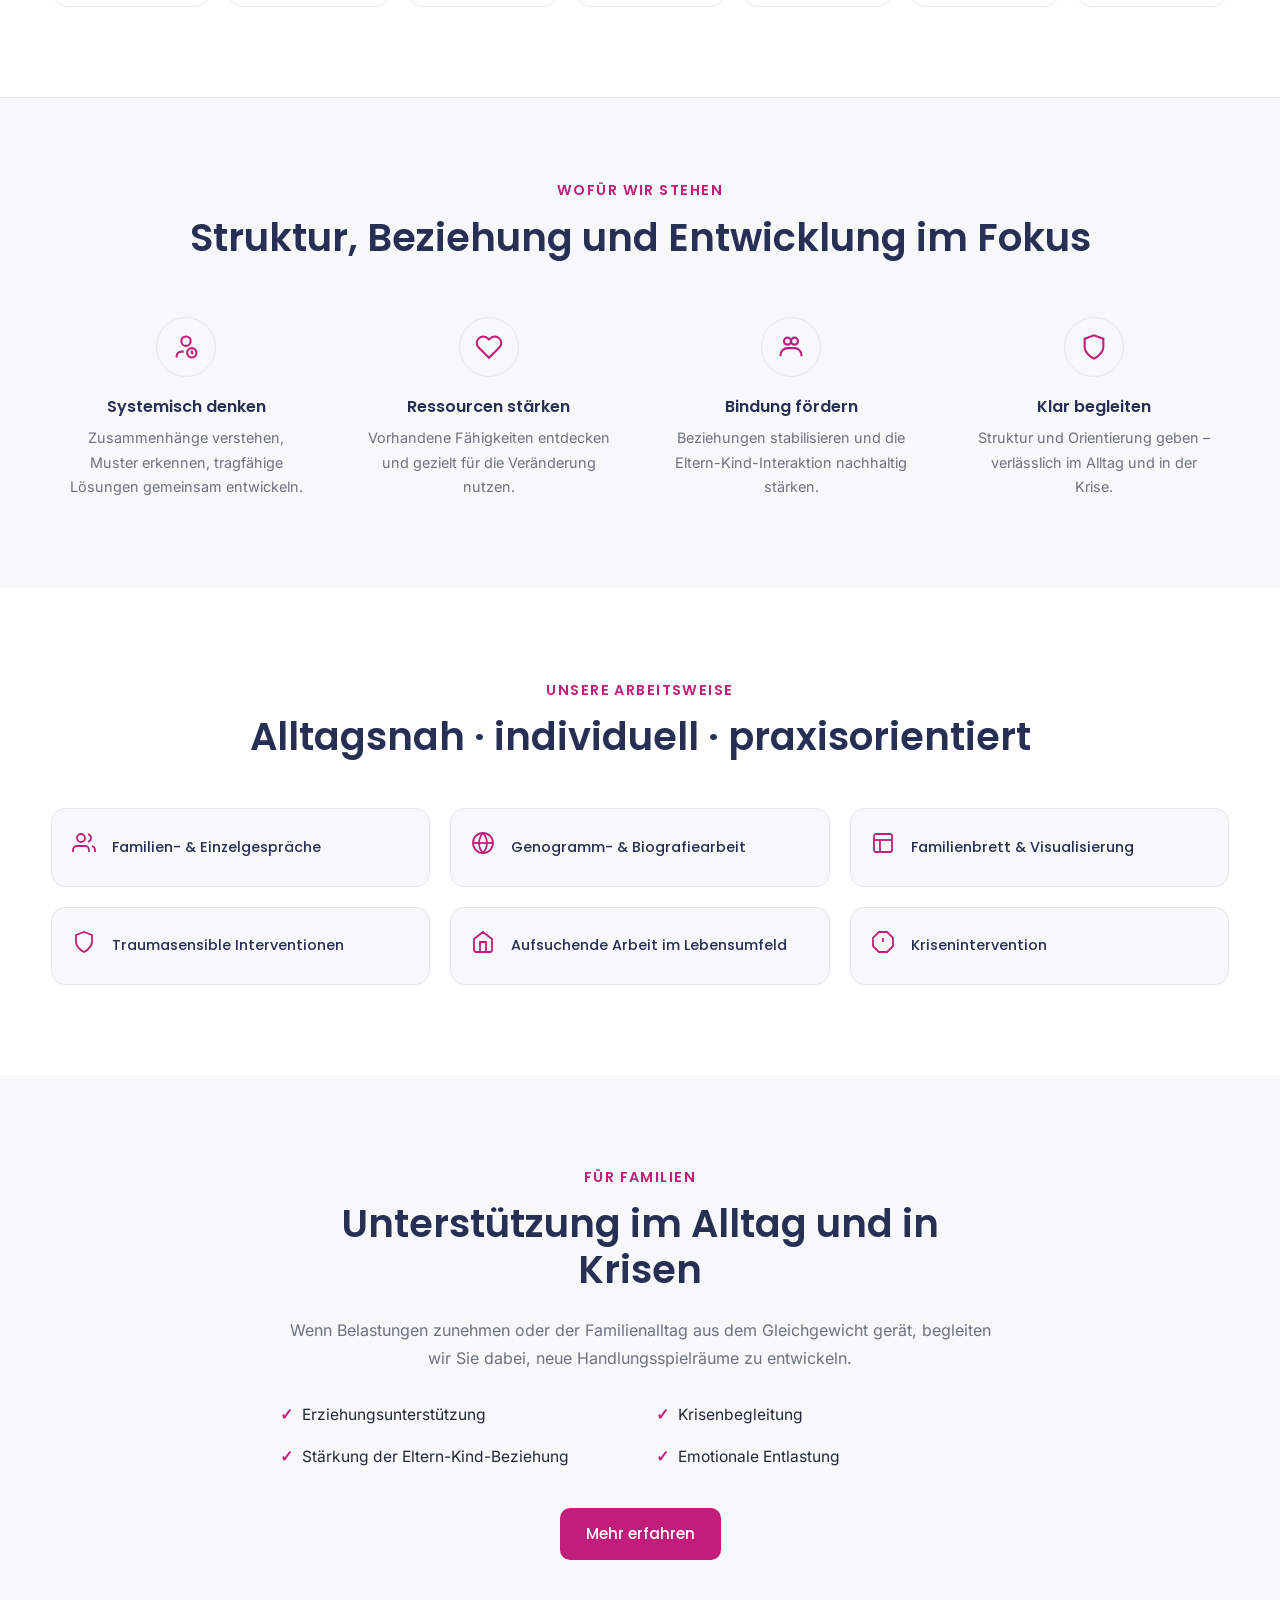
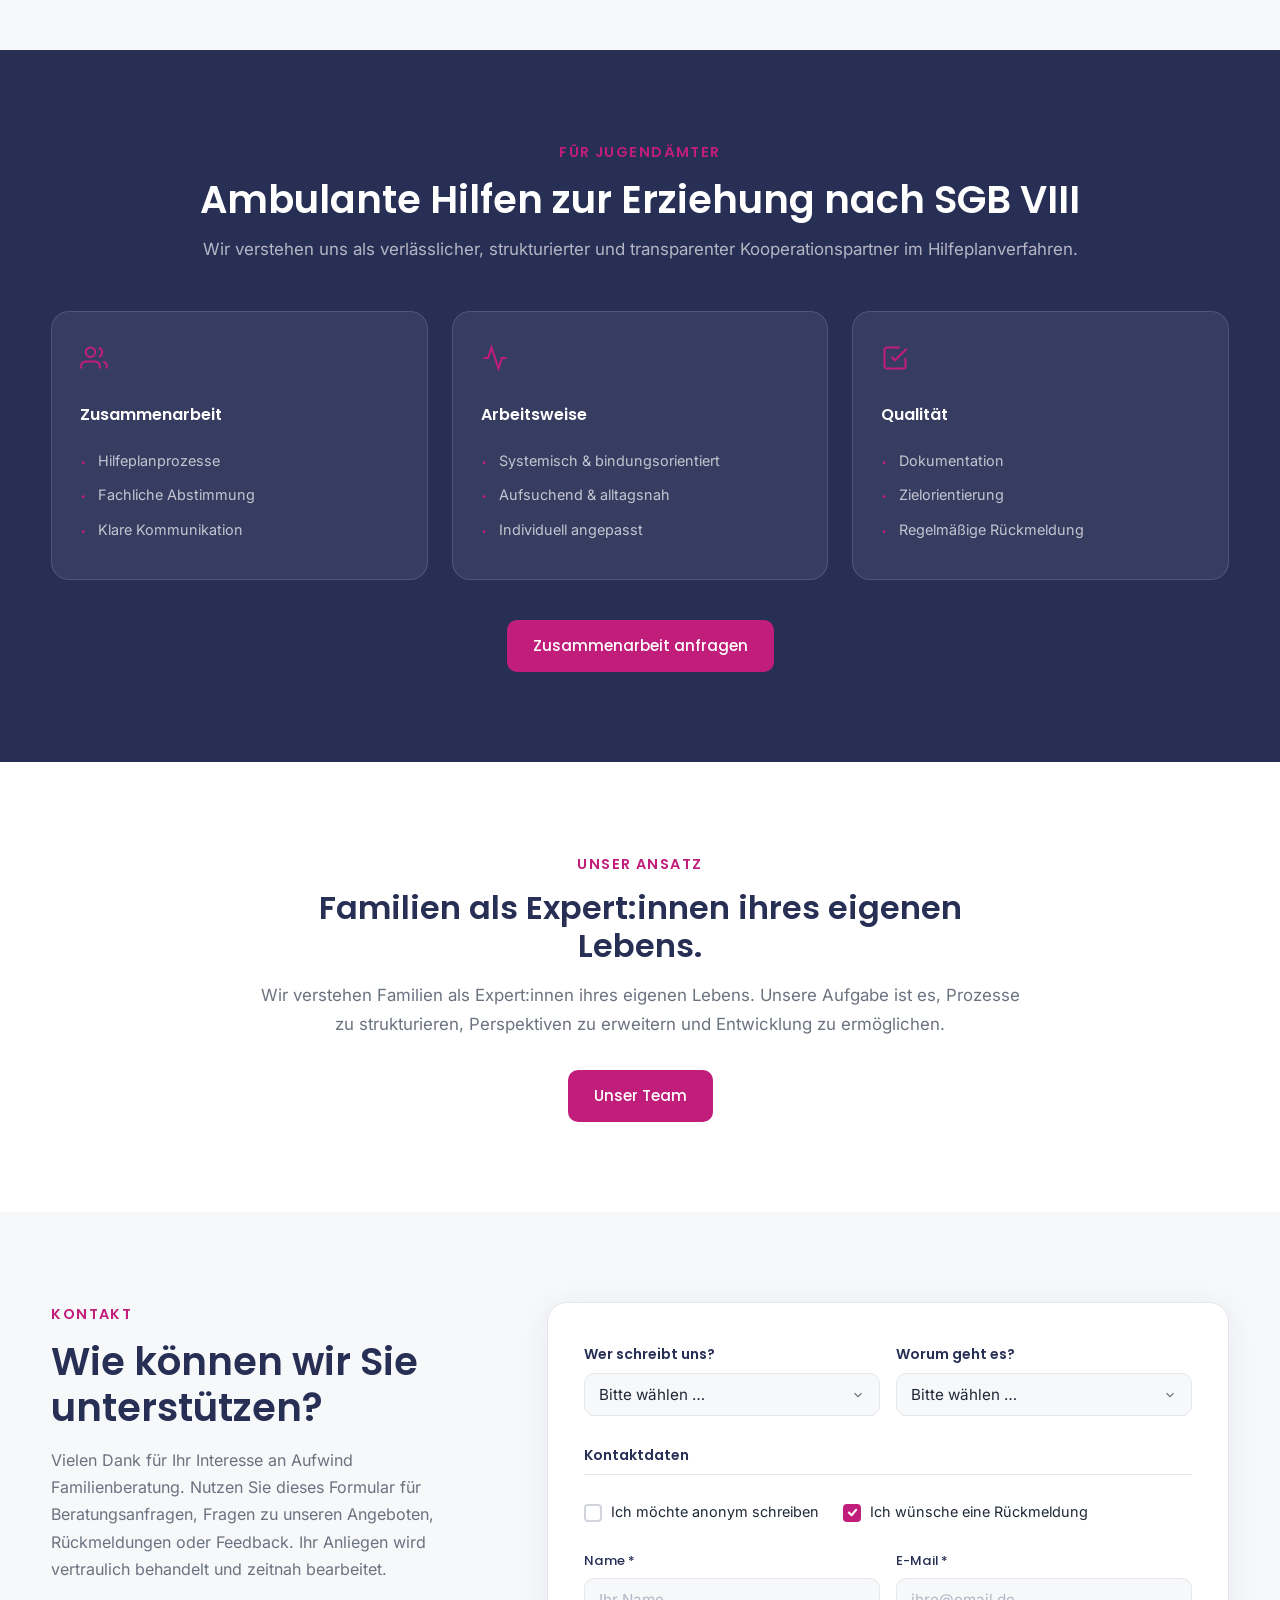
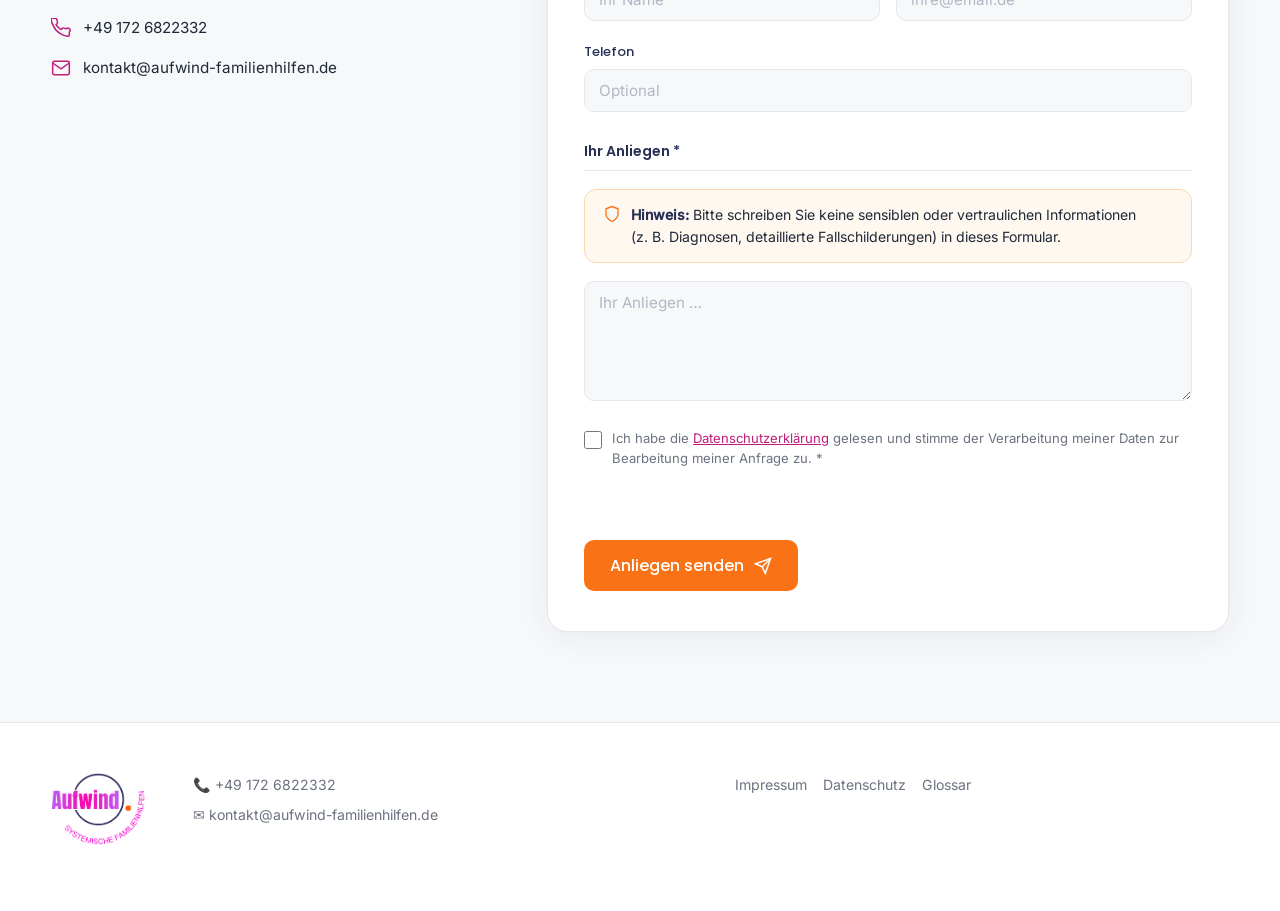
==== commit 9a6ccbf6: "Add files via upload" ====
--- a/index.html
+++ b/index.html
@@ -12,7 +12,7 @@
 <link rel="icon" type="image/png" sizes="32x32" href="logo_kurz.png">
 <link rel="icon" type="image/png" sizes="16x16" href="logo_kurz.png">
 <link rel="apple-touch-icon" href="logo_kurz.png">
-<link rel="stylesheet" href="style.css">
+<link rel="stylesheet" href="style.css?v=2">
 <link rel="canonical" href="https://aufwind-familienhilfen.de/">
 <meta property="og:type" content="website">
 <meta property="og:locale" content="de_DE">
@@ -36,7 +36,7 @@
   "email": "kontakt@aufwind-familienhilfen.de",
   "address": {
     "@type": "PostalAddress",
-    "streetAddress": "Rönneweg 16",
+    "streetAddress": "Waschgrabenallee 4",
     "addressLocality": "Neustadt in Holstein",
     "postalCode": "23730",
     "addressCountry": "DE"
@@ -123,7 +123,7 @@
 <section class="section-intro">
   <div class="container narrow-center">
     <h2>Manchmal braucht es neue Perspektiven.</h2>
-    <p>Manchmal geraten Familien in Situationen, die schwer allein zu bewältigen sind. Konflikte, Überforderung oder belastende Erfahrungen können den Alltag bestimmen.</p>
+    <p>Viele Familien geraten irgendwann in Situationen, die sich allein kaum bewältigen lassen. Konflikte, Überforderung oder belastende Erfahrungen können den Alltag bestimmen.</p>
     <p>Als systemische Familienhilfe in Ostholstein und dem Raum Lübeck begleiten wir Familien dabei, neue Orientierung zu finden, Beziehungen zu stärken und eigene Lösungen zu entwickeln.</p>
   </div>
 </section>
--- a/style.css
+++ b/style.css
@@ -2341,6 +2341,16 @@
   gap: 48px;
   align-items: flex-start;
 }
+.team-photo-img {
+  float: right;
+  width: 320px;
+  aspect-ratio: 1 / 1;
+  border-radius: 50%;
+  object-fit: cover;
+  object-position: center 52%;
+  shape-outside: circle(50%);
+  margin: 0 0 1.5rem 2rem;
+}
 .team-photo-placeholder {
   width: 180px;
   min-width: 180px;
@@ -2548,6 +2558,7 @@
   .ibt-step            { flex: 1 1 100%; }
 
   /* Über uns */
+  .team-photo-img         { float: none; width: 240px; aspect-ratio: 1 / 1; border-radius: 50%; margin: 0 auto 1.5rem auto; display: block; }
   .team-photo-placeholder { width: 100%; min-width: unset; aspect-ratio: 4 / 3; border-radius: 14px; }
   .quali-grid          { grid-template-columns: 1fr; }
   .werte-grid          { grid-template-columns: 1fr; }
